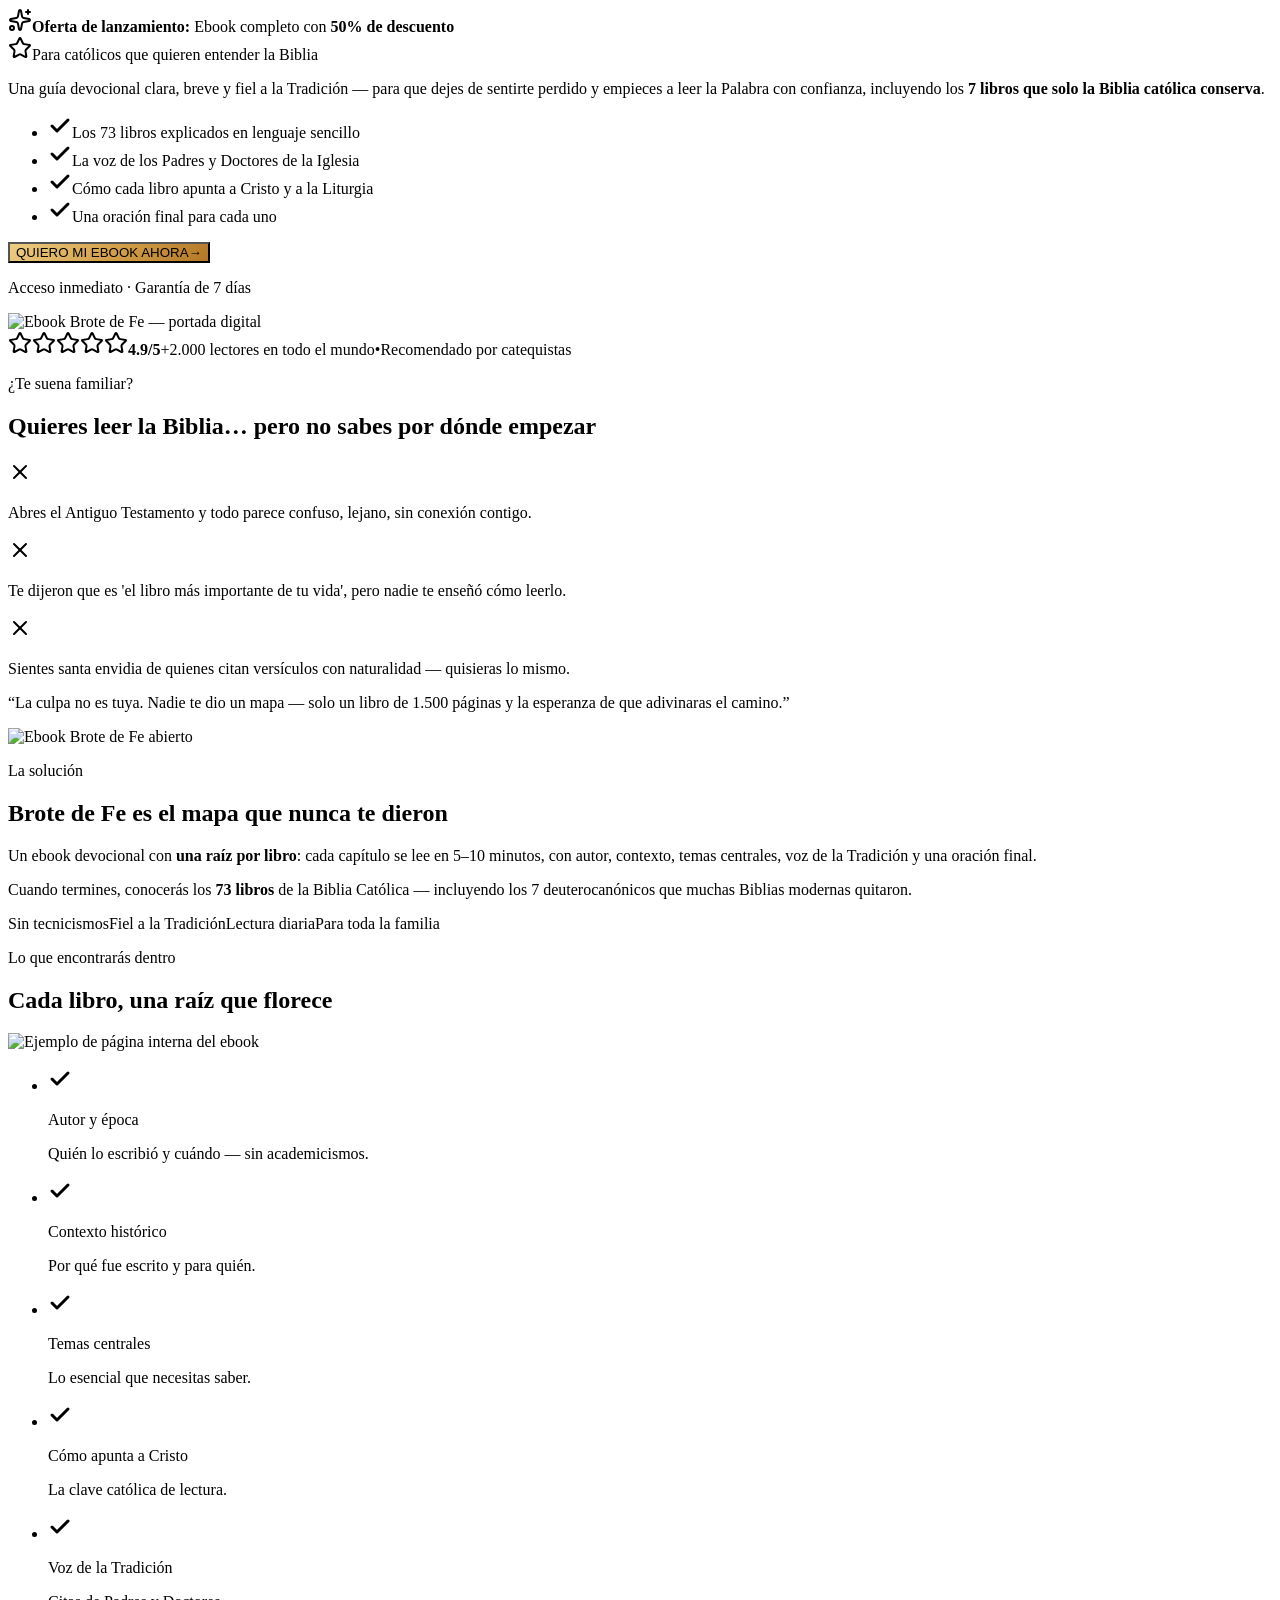
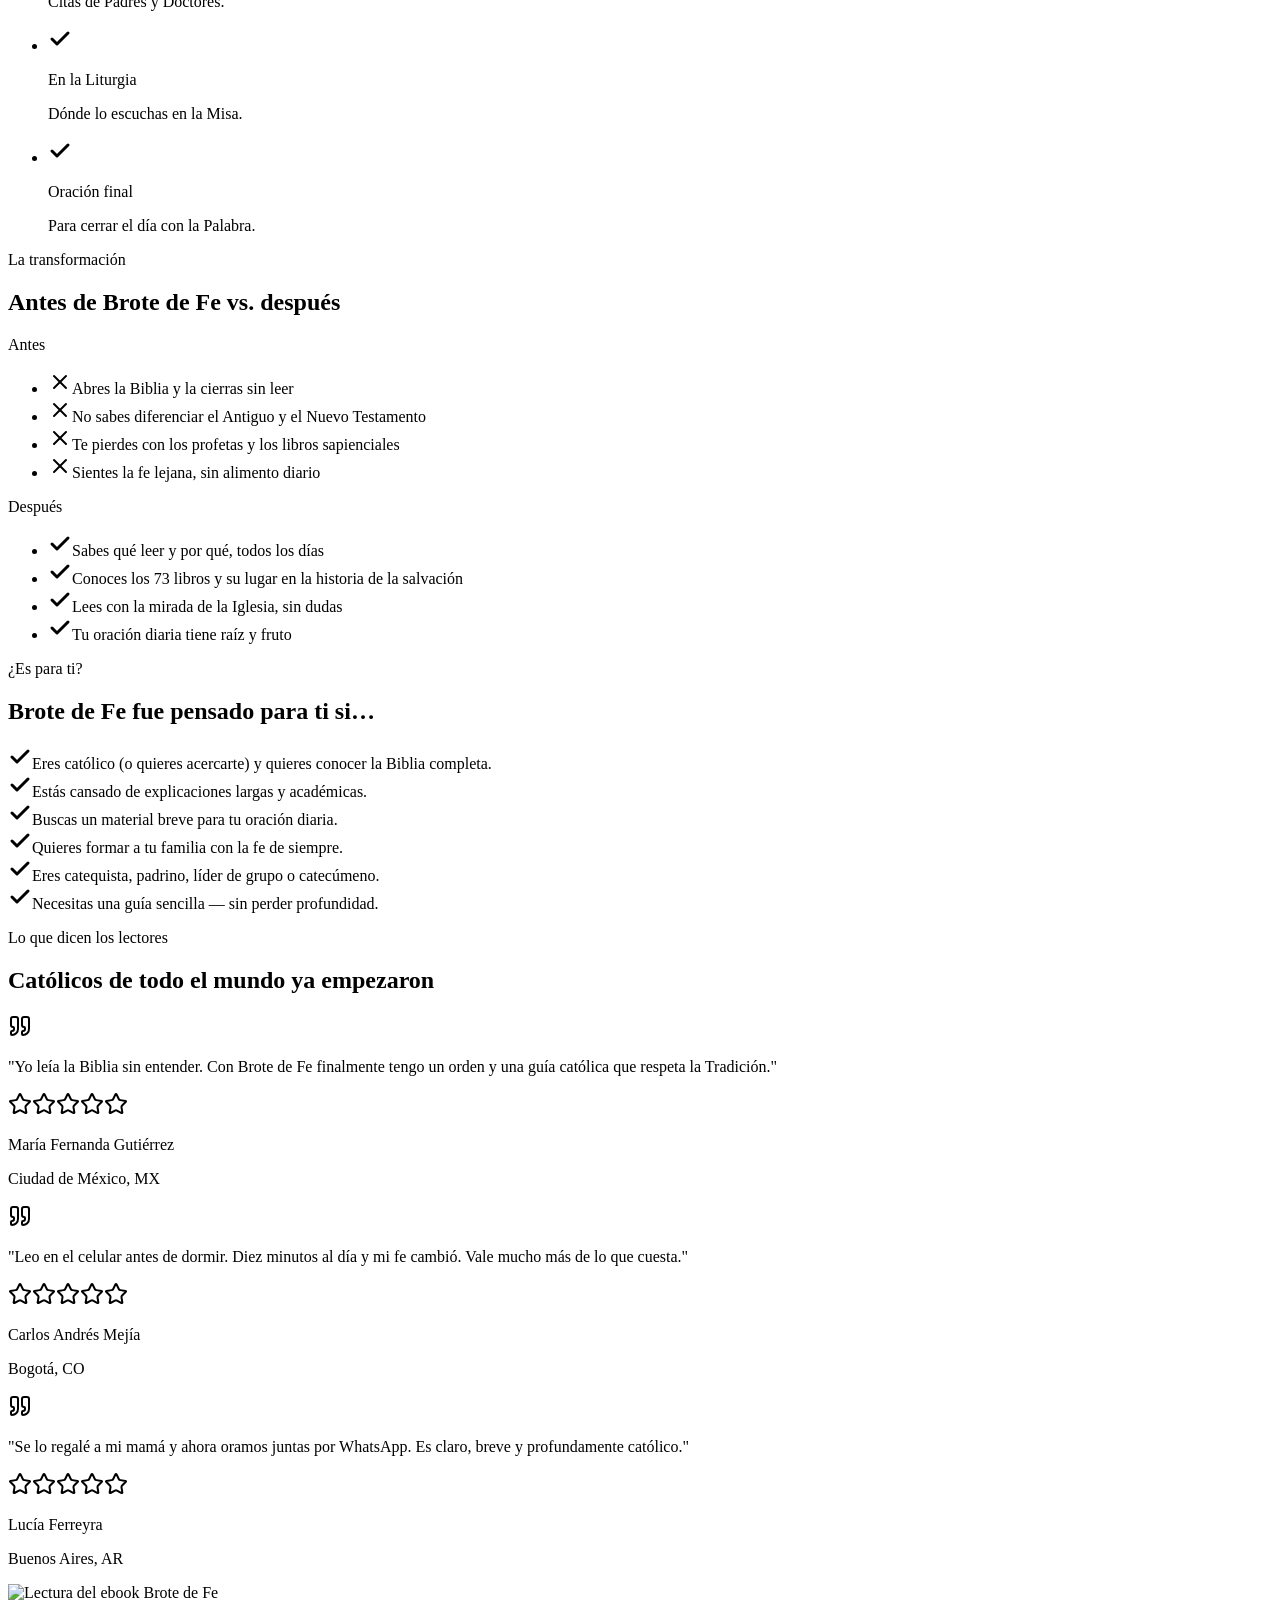
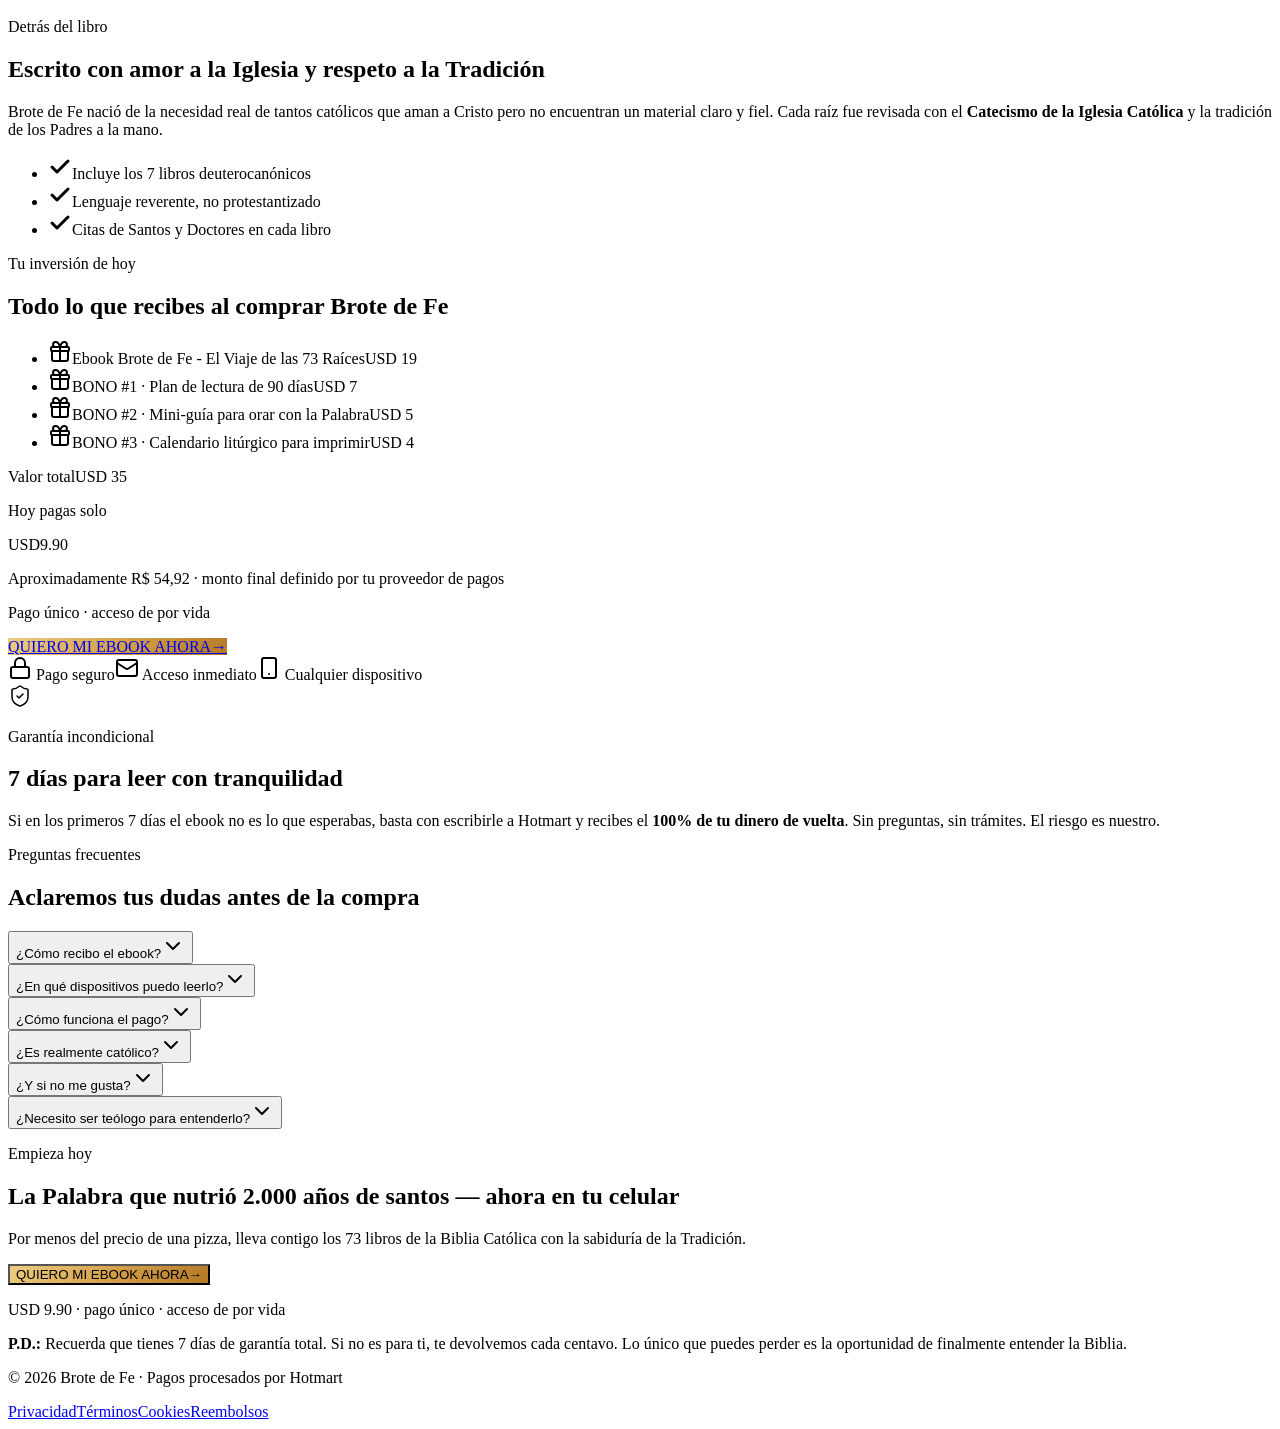
==== index.html @ d729b150 "Add files via upload" ====
<!doctype html><html lang="pt-BR"><head><meta charset="UTF-8"><meta name="viewport" content="width=device-width, initial-scale=1"><link rel="preload" as="image" href="assets/image/e6a7d6a38a72.webp" fetchpriority="high"><link rel="stylesheet" href="assets/css/2caa036cf211.css" data-precedence="default"><link rel="stylesheet" href="assets/css/e4ed61ccaa62.css" data-precedence="default"><title>Brote de Fe — El Viaje de las 73 Raíces</title><meta name="author" content="Brote de Fe"><meta property="og:site_name" content="Brote de Fe"><meta name="twitter:card" content="summary_large_image"><meta name="twitter:site" content="@brotedefe"><meta name="description" content="El ebook que está ayudando a miles de católicos a entender la Biblia completa — los 73 libros — sin sentirse perdidos. Acceso inmediato."><meta property="og:title" content="Brote de Fe — El Viaje de las 73 Raíces"><meta property="og:description" content="El ebook que está ayudando a miles de católicos a entender la Biblia completa — los 73 libros — sin sentirse perdidos. Acceso inmediato."><meta property="og:type" content="product"><meta property="og:url" content="https://brotedefe.com/"><meta property="og:image" content="https://brotedefe.com/assets/image/e6a7d6a38a72.webp"><meta property="og:image:alt" content="Portada del ebook Brote de Fe — El Viaje de las 73 Raíces"><meta name="twitter:title" content="Brote de Fe — El Viaje de las 73 Raíces"><meta name="twitter:description" content="El ebook que está ayudando a miles de católicos a entender la Biblia completa — los 73 libros — sin sentirse perdidos. Acceso inmediato."><meta name="twitter:image" content="https://brotedefe.com/assets/image/e6a7d6a38a72.webp"><link rel="preconnect" href="https://fonts.googleapis.com"><link rel="preconnect" href="https://fonts.gstatic.com" crossorigin="anonymous"><link rel="canonical" href="https://brotedefe.com/"><link rel="preload" as="image" href="assets/image/e6a7d6a38a72.webp" fetchpriority="high"><script type="application/ld+json">{"@context":"https://schema.org","@graph":[{"@type":"WebSite","name":"Brote de Fe","url":"https://brotedefe.com/","description":"Ebook devocional católico para entender los 73 libros de la Biblia."},{"@type":"Organization","name":"Brote de Fe","url":"https://brotedefe.com/"}]}</script><script type="application/ld+json">{"@context":"https://schema.org","@graph":[{"@type":"Product","name":"Brote de Fe — El Viaje de las 73 Raíces","image":"https://brotedefe.com/assets/image/e6a7d6a38a72.webp","description":"Ebook devocional católico con una raíz por cada uno de los 73 libros de la Biblia. Incluye contexto, temas centrales, voz de la Tradición, conexión litúrgica y oración final.","brand":{"@type":"Brand","name":"Brote de Fe"},"offers":{"@type":"Offer","url":"https://pay.kiwify.com/ClxegSj","price":"9.90","priceCurrency":"USD","availability":"https://schema.org/InStock"}},{"@type":"FAQPage","mainEntity":[{"@type":"Question","name":"¿Cómo recibo el ebook?","acceptedAnswer":{"@type":"Answer","text":"Justo después del pago recibes un correo de Hotmart con el enlace de descarga del PDF. El acceso es inmediato y de por vida."}},{"@type":"Question","name":"¿En qué dispositivos puedo leerlo?","acceptedAnswer":{"@type":"Answer","text":"En cualquier celular, tablet, computadora o e-reader. También puedes imprimirlo en formato A5."}},{"@type":"Question","name":"¿Cómo funciona el pago?","acceptedAnswer":{"@type":"Answer","text":"El pago lo procesa Hotmart. Puedes pagar con tarjeta de crédito (en cuotas según tu país) u otros métodos locales disponibles. El acceso se libera automáticamente tras la confirmación."}},{"@type":"Question","name":"¿Es realmente católico?","acceptedAnswer":{"@type":"Answer","text":"Sí. Incluye los 73 libros (con los 7 deuterocanónicos), respeta el Magisterio, cita a los Padres y Doctores y conecta cada libro con la Liturgia."}},{"@type":"Question","name":"¿Y si no me gusta?","acceptedAnswer":{"@type":"Answer","text":"Tienes 7 días de garantía total. Solicitas el reembolso a Hotmart y recibes el 100% de tu dinero de vuelta, sin preguntas."}},{"@type":"Question","name":"¿Necesito ser teólogo para entenderlo?","acceptedAnswer":{"@type":"Answer","text":"No. Está escrito en lenguaje claro y reverente, pensado para que cualquier persona lo comprenda en pocos minutos al día."}}]}]}</script><style>
      html, body { -webkit-user-select: none; -moz-user-select: none; -ms-user-select: none; user-select: none; }
      img, a { -webkit-user-drag: none; -webkit-touch-callout: none; }
      input, textarea { -webkit-user-select: text; user-select: text; }
    </style></head><body><!--$--><main class="min-h-screen bg-background pb-24 text-foreground md:pb-0"><div class="bg-primary text-primary-foreground"><div class="mx-auto max-w-6xl px-4 py-2 text-center text-xs sm:text-sm"><svg xmlns="http://www.w3.org/2000/svg" width="24" height="24" viewBox="0 0 24 24" fill="none" stroke="currentColor" stroke-width="2" stroke-linecap="round" stroke-linejoin="round" class="lucide lucide-sparkles mr-1 inline h-4 w-4 text-gold" aria-hidden="true"><path d="M11.017 2.814a1 1 0 0 1 1.966 0l1.051 5.558a2 2 0 0 0 1.594 1.594l5.558 1.051a1 1 0 0 1 0 1.966l-5.558 1.051a2 2 0 0 0-1.594 1.594l-1.051 5.558a1 1 0 0 1-1.966 0l-1.051-5.558a2 2 0 0 0-1.594-1.594l-5.558-1.051a1 1 0 0 1 0-1.966l5.558-1.051a2 2 0 0 0 1.594-1.594z"></path><path d="M20 2v4"></path><path d="M22 4h-4"></path><circle cx="4" cy="20" r="2"></circle></svg><strong class="font-semibold">Oferta de lanzamiento:</strong> Ebook completo con<!-- --> <strong class="text-gold">50% de descuento</strong></div></div><section data-section="hero" class="relative overflow-hidden" style="background:var(--gradient-hero)"><div class="mx-auto grid max-w-6xl items-center gap-10 px-5 py-12 md:grid-cols-[1.1fr_1fr] md:py-20"><div class="order-2 md:order-1"><span class="inline-flex items-center gap-2 rounded-full border border-gold/60 bg-secondary px-3 py-1.5 text-[11px] font-semibold uppercase tracking-widest text-primary"><svg xmlns="http://www.w3.org/2000/svg" width="24" height="24" viewBox="0 0 24 24" fill="none" stroke="currentColor" stroke-width="2" stroke-linecap="round" stroke-linejoin="round" class="lucide lucide-star h-3.5 w-3.5 fill-gold text-gold" aria-hidden="true"><path d="M11.525 2.295a.53.53 0 0 1 .95 0l2.31 4.679a2.123 2.123 0 0 0 1.595 1.16l5.166.756a.53.53 0 0 1 .294.904l-3.736 3.638a2.123 2.123 0 0 0-.611 1.878l.882 5.14a.53.53 0 0 1-.771.56l-4.618-2.428a2.122 2.122 0 0 0-1.973 0L6.396 21.01a.53.53 0 0 1-.77-.56l.881-5.139a2.122 2.122 0 0 0-.611-1.879L2.16 9.795a.53.53 0 0 1 .294-.906l5.165-.755a2.122 2.122 0 0 0 1.597-1.16z"></path></svg>Para católicos que quieren entender la Biblia</span><p class="mt-4 max-w-xl text-lg leading-relaxed text-muted-foreground">Una guía devocional clara, breve y fiel a la Tradición — para que dejes de sentirte perdido y empieces a leer la Palabra con confianza, incluyendo los<!-- --> <strong class="text-primary">7 libros que solo la Biblia católica conserva</strong>.</p><ul class="mt-6 space-y-3"><li class="flex items-center gap-3"><span class="grid h-6 w-6 flex-shrink-0 place-items-center rounded-full bg-gold/20"><svg xmlns="http://www.w3.org/2000/svg" width="24" height="24" viewBox="0 0 24 24" fill="none" stroke="currentColor" stroke-width="3" stroke-linecap="round" stroke-linejoin="round" class="lucide lucide-check h-4 w-4 text-primary" aria-hidden="true"><path d="M20 6 9 17l-5-5"></path></svg></span><span class="text-base text-primary/90">Los 73 libros explicados en lenguaje sencillo</span></li><li class="flex items-center gap-3"><span class="grid h-6 w-6 flex-shrink-0 place-items-center rounded-full bg-gold/20"><svg xmlns="http://www.w3.org/2000/svg" width="24" height="24" viewBox="0 0 24 24" fill="none" stroke="currentColor" stroke-width="3" stroke-linecap="round" stroke-linejoin="round" class="lucide lucide-check h-4 w-4 text-primary" aria-hidden="true"><path d="M20 6 9 17l-5-5"></path></svg></span><span class="text-base text-primary/90">La voz de los Padres y Doctores de la Iglesia</span></li><li class="flex items-center gap-3"><span class="grid h-6 w-6 flex-shrink-0 place-items-center rounded-full bg-gold/20"><svg xmlns="http://www.w3.org/2000/svg" width="24" height="24" viewBox="0 0 24 24" fill="none" stroke="currentColor" stroke-width="3" stroke-linecap="round" stroke-linejoin="round" class="lucide lucide-check h-4 w-4 text-primary" aria-hidden="true"><path d="M20 6 9 17l-5-5"></path></svg></span><span class="text-base text-primary/90">Cómo cada libro apunta a Cristo y a la Liturgia</span></li><li class="flex items-center gap-3"><span class="grid h-6 w-6 flex-shrink-0 place-items-center rounded-full bg-gold/20"><svg xmlns="http://www.w3.org/2000/svg" width="24" height="24" viewBox="0 0 24 24" fill="none" stroke="currentColor" stroke-width="3" stroke-linecap="round" stroke-linejoin="round" class="lucide lucide-check h-4 w-4 text-primary" aria-hidden="true"><path d="M20 6 9 17l-5-5"></path></svg></span><span class="text-base text-primary/90">Una oración final para cada uno</span></li></ul><div class="mt-8 flex flex-col items-start gap-3"><div class="flex w-full flex-col items-center gap-2"><button type="button" class="cta-pulse group relative inline-flex w-full max-w-md items-center justify-center gap-3 overflow-hidden rounded-full border-2 border-[oklch(0.55_0.10_72)] px-8 py-6 text-lg font-extrabold uppercase tracking-wider text-navy-deep shadow-[0_18px_40px_-12px_oklch(0.55_0.10_72_/_0.55)] transition-all duration-300 hover:-translate-y-1 hover:shadow-[0_24px_50px_-12px_oklch(0.55_0.10_72_/_0.75)] active:translate-y-0 sm:text-xl" style="background:linear-gradient(135deg, oklch(0.86 0.10 88) 0%, oklch(0.74 0.12 78) 50%, oklch(0.62 0.12 70) 100%)"><span class="relative z-10 drop-shadow-[0_1px_0_oklch(1_0_0_/_0.4)]">QUIERO MI EBOOK AHORA</span><span aria-hidden="true" class="relative z-10 text-xl transition-transform group-hover:translate-x-1">→</span><span aria-hidden="true" class="cta-shine pointer-events-none absolute inset-0"></span></button><p class="text-center text-sm font-medium text-primary/70">Acceso inmediato · Garantía de 7 días</p></div></div></div><div class="order-1 md:order-2"><div class="relative mx-auto max-w-md"><div class="absolute -inset-6 rounded-3xl opacity-60 blur-2xl" style="background:var(--gradient-gold)" aria-hidden="true"></div><img src="assets/image/e6a7d6a38a72.webp" alt="Ebook Brote de Fe — portada digital" class="relative rounded-2xl" style="box-shadow:var(--shadow-book)" width="1254" height="1254" fetchpriority="high" decoding="async"></div></div></div></section><section class="border-y border-border/60 bg-card"><div class="mx-auto flex max-w-6xl flex-wrap items-center justify-center gap-x-8 gap-y-3 px-5 py-5 text-center text-sm text-muted-foreground"><span class="flex items-center gap-1"><svg xmlns="http://www.w3.org/2000/svg" width="24" height="24" viewBox="0 0 24 24" fill="none" stroke="currentColor" stroke-width="2" stroke-linecap="round" stroke-linejoin="round" class="lucide lucide-star h-4 w-4 fill-gold text-gold" aria-hidden="true"><path d="M11.525 2.295a.53.53 0 0 1 .95 0l2.31 4.679a2.123 2.123 0 0 0 1.595 1.16l5.166.756a.53.53 0 0 1 .294.904l-3.736 3.638a2.123 2.123 0 0 0-.611 1.878l.882 5.14a.53.53 0 0 1-.771.56l-4.618-2.428a2.122 2.122 0 0 0-1.973 0L6.396 21.01a.53.53 0 0 1-.77-.56l.881-5.139a2.122 2.122 0 0 0-.611-1.879L2.16 9.795a.53.53 0 0 1 .294-.906l5.165-.755a2.122 2.122 0 0 0 1.597-1.16z"></path></svg><svg xmlns="http://www.w3.org/2000/svg" width="24" height="24" viewBox="0 0 24 24" fill="none" stroke="currentColor" stroke-width="2" stroke-linecap="round" stroke-linejoin="round" class="lucide lucide-star h-4 w-4 fill-gold text-gold" aria-hidden="true"><path d="M11.525 2.295a.53.53 0 0 1 .95 0l2.31 4.679a2.123 2.123 0 0 0 1.595 1.16l5.166.756a.53.53 0 0 1 .294.904l-3.736 3.638a2.123 2.123 0 0 0-.611 1.878l.882 5.14a.53.53 0 0 1-.771.56l-4.618-2.428a2.122 2.122 0 0 0-1.973 0L6.396 21.01a.53.53 0 0 1-.77-.56l.881-5.139a2.122 2.122 0 0 0-.611-1.879L2.16 9.795a.53.53 0 0 1 .294-.906l5.165-.755a2.122 2.122 0 0 0 1.597-1.16z"></path></svg><svg xmlns="http://www.w3.org/2000/svg" width="24" height="24" viewBox="0 0 24 24" fill="none" stroke="currentColor" stroke-width="2" stroke-linecap="round" stroke-linejoin="round" class="lucide lucide-star h-4 w-4 fill-gold text-gold" aria-hidden="true"><path d="M11.525 2.295a.53.53 0 0 1 .95 0l2.31 4.679a2.123 2.123 0 0 0 1.595 1.16l5.166.756a.53.53 0 0 1 .294.904l-3.736 3.638a2.123 2.123 0 0 0-.611 1.878l.882 5.14a.53.53 0 0 1-.771.56l-4.618-2.428a2.122 2.122 0 0 0-1.973 0L6.396 21.01a.53.53 0 0 1-.77-.56l.881-5.139a2.122 2.122 0 0 0-.611-1.879L2.16 9.795a.53.53 0 0 1 .294-.906l5.165-.755a2.122 2.122 0 0 0 1.597-1.16z"></path></svg><svg xmlns="http://www.w3.org/2000/svg" width="24" height="24" viewBox="0 0 24 24" fill="none" stroke="currentColor" stroke-width="2" stroke-linecap="round" stroke-linejoin="round" class="lucide lucide-star h-4 w-4 fill-gold text-gold" aria-hidden="true"><path d="M11.525 2.295a.53.53 0 0 1 .95 0l2.31 4.679a2.123 2.123 0 0 0 1.595 1.16l5.166.756a.53.53 0 0 1 .294.904l-3.736 3.638a2.123 2.123 0 0 0-.611 1.878l.882 5.14a.53.53 0 0 1-.771.56l-4.618-2.428a2.122 2.122 0 0 0-1.973 0L6.396 21.01a.53.53 0 0 1-.77-.56l.881-5.139a2.122 2.122 0 0 0-.611-1.879L2.16 9.795a.53.53 0 0 1 .294-.906l5.165-.755a2.122 2.122 0 0 0 1.597-1.16z"></path></svg><svg xmlns="http://www.w3.org/2000/svg" width="24" height="24" viewBox="0 0 24 24" fill="none" stroke="currentColor" stroke-width="2" stroke-linecap="round" stroke-linejoin="round" class="lucide lucide-star h-4 w-4 fill-gold text-gold" aria-hidden="true"><path d="M11.525 2.295a.53.53 0 0 1 .95 0l2.31 4.679a2.123 2.123 0 0 0 1.595 1.16l5.166.756a.53.53 0 0 1 .294.904l-3.736 3.638a2.123 2.123 0 0 0-.611 1.878l.882 5.14a.53.53 0 0 1-.771.56l-4.618-2.428a2.122 2.122 0 0 0-1.973 0L6.396 21.01a.53.53 0 0 1-.77-.56l.881-5.139a2.122 2.122 0 0 0-.611-1.879L2.16 9.795a.53.53 0 0 1 .294-.906l5.165-.755a2.122 2.122 0 0 0 1.597-1.16z"></path></svg><strong class="ml-2 text-primary">4.9/5</strong></span><span>+2.000 lectores en todo el mundo</span><span class="hidden sm:inline">•</span><span>Recomendado por catequistas</span></div></section><section data-section="problem" class="mx-auto max-w-4xl px-5 py-16 md:py-20"><div class="text-center"><p class="inline-flex items-center gap-2 text-[11px] font-semibold uppercase tracking-[0.32em] text-[var(--gold-deep)]"><span aria-hidden="true" class="h-px w-6 bg-[var(--gold-deep)]/60"></span>¿Te suena familiar?</p><h2 class="mt-3 font-bold text-3xl text-primary md:text-4xl">Quieres leer la Biblia… pero no sabes por dónde empezar</h2></div><div class="mt-10 grid gap-4 md:grid-cols-3"><div class="rounded-2xl border border-border bg-card p-6 shadow-sm"><svg xmlns="http://www.w3.org/2000/svg" width="24" height="24" viewBox="0 0 24 24" fill="none" stroke="currentColor" stroke-width="2" stroke-linecap="round" stroke-linejoin="round" class="lucide lucide-x h-5 w-5 text-destructive" aria-hidden="true"><path d="M18 6 6 18"></path><path d="m6 6 12 12"></path></svg><p class="mt-3 text-muted-foreground">Abres el Antiguo Testamento y todo parece confuso, lejano, sin conexión contigo.</p></div><div class="rounded-2xl border border-border bg-card p-6 shadow-sm"><svg xmlns="http://www.w3.org/2000/svg" width="24" height="24" viewBox="0 0 24 24" fill="none" stroke="currentColor" stroke-width="2" stroke-linecap="round" stroke-linejoin="round" class="lucide lucide-x h-5 w-5 text-destructive" aria-hidden="true"><path d="M18 6 6 18"></path><path d="m6 6 12 12"></path></svg><p class="mt-3 text-muted-foreground">Te dijeron que es 'el libro más importante de tu vida', pero nadie te enseñó cómo leerlo.</p></div><div class="rounded-2xl border border-border bg-card p-6 shadow-sm"><svg xmlns="http://www.w3.org/2000/svg" width="24" height="24" viewBox="0 0 24 24" fill="none" stroke="currentColor" stroke-width="2" stroke-linecap="round" stroke-linejoin="round" class="lucide lucide-x h-5 w-5 text-destructive" aria-hidden="true"><path d="M18 6 6 18"></path><path d="m6 6 12 12"></path></svg><p class="mt-3 text-muted-foreground">Sientes santa envidia de quienes citan versículos con naturalidad — quisieras lo mismo.</p></div></div><p class="mx-auto mt-10 max-w-2xl text-center font-bold text-xl italic text-primary md:text-2xl">“La culpa no es tuya. Nadie te dio un mapa — solo un libro de 1.500 páginas y la esperanza de que adivinaras el camino.”</p></section><section class="bg-card"><div class="mx-auto grid max-w-6xl items-center gap-10 px-5 py-16 md:grid-cols-2 md:py-20"><img src="assets/image/973dcdbd4906.webp" alt="Ebook Brote de Fe abierto" class="mx-auto w-full max-w-md rounded-2xl shadow-[var(--shadow-soft)]" width="1254" height="1254" loading="lazy" decoding="async"><div><p class="inline-flex items-center gap-2 text-[11px] font-semibold uppercase tracking-[0.32em] text-[var(--gold-deep)]"><span aria-hidden="true" class="h-px w-6 bg-[var(--gold-deep)]/60"></span>La solución</p><h2 class="mt-3 font-bold text-3xl text-primary md:text-4xl">Brote de Fe es el mapa que nunca te dieron</h2><p class="mt-4 text-lg leading-relaxed text-muted-foreground">Un ebook devocional con <strong class="text-primary">una raíz por libro</strong>: cada capítulo se lee en 5–10 minutos, con autor, contexto, temas centrales, voz de la Tradición y una oración final.</p><p class="mt-3 text-lg leading-relaxed text-muted-foreground">Cuando termines, conocerás los<!-- --> <strong class="text-primary">73 libros</strong> de la Biblia Católica — incluyendo los 7 deuterocanónicos que muchas Biblias modernas quitaron.</p><div class="mt-6 flex flex-wrap gap-2"><span class="rounded-full border border-gold/40 bg-background px-3 py-1 text-xs font-semibold text-primary">Sin tecnicismos</span><span class="rounded-full border border-gold/40 bg-background px-3 py-1 text-xs font-semibold text-primary">Fiel a la Tradición</span><span class="rounded-full border border-gold/40 bg-background px-3 py-1 text-xs font-semibold text-primary">Lectura diaria</span><span class="rounded-full border border-gold/40 bg-background px-3 py-1 text-xs font-semibold text-primary">Para toda la familia</span></div></div></div></section><section data-section="content" class="mx-auto max-w-6xl px-5 py-16 md:py-20"><div class="mx-auto max-w-2xl text-center"><p class="inline-flex items-center gap-2 text-[11px] font-semibold uppercase tracking-[0.32em] text-[var(--gold-deep)]"><span aria-hidden="true" class="h-px w-6 bg-[var(--gold-deep)]/60"></span>Lo que encontrarás dentro</p><h2 class="mt-3 font-bold text-3xl text-primary md:text-4xl">Cada libro, una raíz que florece</h2></div><div class="mt-12 grid items-center gap-10 md:grid-cols-2"><img src="assets/image/11b45ead00d4.webp" alt="Ejemplo de página interna del ebook" class="mx-auto w-full max-w-md rounded-2xl shadow-[var(--shadow-soft)]" width="1254" height="1254" loading="lazy" decoding="async"><ul class="space-y-4"><li class="flex items-start gap-3"><svg xmlns="http://www.w3.org/2000/svg" width="24" height="24" viewBox="0 0 24 24" fill="none" stroke="currentColor" stroke-width="3" stroke-linecap="round" stroke-linejoin="round" class="lucide lucide-check mt-0.5 h-5 w-5 flex-shrink-0 text-gold" aria-hidden="true"><path d="M20 6 9 17l-5-5"></path></svg><div><p class="font-semibold text-primary leading-tight">Autor y época</p><p class="text-sm text-muted-foreground">Quién lo escribió y cuándo — sin academicismos.</p></div></li><li class="flex items-start gap-3"><svg xmlns="http://www.w3.org/2000/svg" width="24" height="24" viewBox="0 0 24 24" fill="none" stroke="currentColor" stroke-width="3" stroke-linecap="round" stroke-linejoin="round" class="lucide lucide-check mt-0.5 h-5 w-5 flex-shrink-0 text-gold" aria-hidden="true"><path d="M20 6 9 17l-5-5"></path></svg><div><p class="font-semibold text-primary leading-tight">Contexto histórico</p><p class="text-sm text-muted-foreground">Por qué fue escrito y para quién.</p></div></li><li class="flex items-start gap-3"><svg xmlns="http://www.w3.org/2000/svg" width="24" height="24" viewBox="0 0 24 24" fill="none" stroke="currentColor" stroke-width="3" stroke-linecap="round" stroke-linejoin="round" class="lucide lucide-check mt-0.5 h-5 w-5 flex-shrink-0 text-gold" aria-hidden="true"><path d="M20 6 9 17l-5-5"></path></svg><div><p class="font-semibold text-primary leading-tight">Temas centrales</p><p class="text-sm text-muted-foreground">Lo esencial que necesitas saber.</p></div></li><li class="flex items-start gap-3"><svg xmlns="http://www.w3.org/2000/svg" width="24" height="24" viewBox="0 0 24 24" fill="none" stroke="currentColor" stroke-width="3" stroke-linecap="round" stroke-linejoin="round" class="lucide lucide-check mt-0.5 h-5 w-5 flex-shrink-0 text-gold" aria-hidden="true"><path d="M20 6 9 17l-5-5"></path></svg><div><p class="font-semibold text-primary leading-tight">Cómo apunta a Cristo</p><p class="text-sm text-muted-foreground">La clave católica de lectura.</p></div></li><li class="flex items-start gap-3"><svg xmlns="http://www.w3.org/2000/svg" width="24" height="24" viewBox="0 0 24 24" fill="none" stroke="currentColor" stroke-width="3" stroke-linecap="round" stroke-linejoin="round" class="lucide lucide-check mt-0.5 h-5 w-5 flex-shrink-0 text-gold" aria-hidden="true"><path d="M20 6 9 17l-5-5"></path></svg><div><p class="font-semibold text-primary leading-tight">Voz de la Tradición</p><p class="text-sm text-muted-foreground">Citas de Padres y Doctores.</p></div></li><li class="flex items-start gap-3"><svg xmlns="http://www.w3.org/2000/svg" width="24" height="24" viewBox="0 0 24 24" fill="none" stroke="currentColor" stroke-width="3" stroke-linecap="round" stroke-linejoin="round" class="lucide lucide-check mt-0.5 h-5 w-5 flex-shrink-0 text-gold" aria-hidden="true"><path d="M20 6 9 17l-5-5"></path></svg><div><p class="font-semibold text-primary leading-tight">En la Liturgia</p><p class="text-sm text-muted-foreground">Dónde lo escuchas en la Misa.</p></div></li><li class="flex items-start gap-3"><svg xmlns="http://www.w3.org/2000/svg" width="24" height="24" viewBox="0 0 24 24" fill="none" stroke="currentColor" stroke-width="3" stroke-linecap="round" stroke-linejoin="round" class="lucide lucide-check mt-0.5 h-5 w-5 flex-shrink-0 text-gold" aria-hidden="true"><path d="M20 6 9 17l-5-5"></path></svg><div><p class="font-semibold text-primary leading-tight">Oración final</p><p class="text-sm text-muted-foreground">Para cerrar el día con la Palabra.</p></div></li></ul></div></section><section class="bg-card"><div class="mx-auto max-w-6xl px-5 py-16 md:py-20"><div class="mx-auto max-w-2xl text-center"><p class="inline-flex items-center gap-2 text-[11px] font-semibold uppercase tracking-[0.32em] text-[var(--gold-deep)]"><span aria-hidden="true" class="h-px w-6 bg-[var(--gold-deep)]/60"></span>La transformación</p><h2 class="mt-3 font-bold text-3xl text-primary md:text-4xl">Antes de Brote de Fe vs. después</h2></div><div class="mt-12 grid gap-6 md:grid-cols-2"><div class="rounded-2xl border border-destructive/30 bg-background p-7"><p class="text-xs font-semibold uppercase tracking-widest text-destructive">Antes</p><ul class="mt-4 space-y-3"><li class="flex items-start gap-3 text-muted-foreground"><svg xmlns="http://www.w3.org/2000/svg" width="24" height="24" viewBox="0 0 24 24" fill="none" stroke="currentColor" stroke-width="2" stroke-linecap="round" stroke-linejoin="round" class="lucide lucide-x mt-0.5 h-5 w-5 flex-shrink-0 text-destructive" aria-hidden="true"><path d="M18 6 6 18"></path><path d="m6 6 12 12"></path></svg><span>Abres la Biblia y la cierras sin leer</span></li><li class="flex items-start gap-3 text-muted-foreground"><svg xmlns="http://www.w3.org/2000/svg" width="24" height="24" viewBox="0 0 24 24" fill="none" stroke="currentColor" stroke-width="2" stroke-linecap="round" stroke-linejoin="round" class="lucide lucide-x mt-0.5 h-5 w-5 flex-shrink-0 text-destructive" aria-hidden="true"><path d="M18 6 6 18"></path><path d="m6 6 12 12"></path></svg><span>No sabes diferenciar el Antiguo y el Nuevo Testamento</span></li><li class="flex items-start gap-3 text-muted-foreground"><svg xmlns="http://www.w3.org/2000/svg" width="24" height="24" viewBox="0 0 24 24" fill="none" stroke="currentColor" stroke-width="2" stroke-linecap="round" stroke-linejoin="round" class="lucide lucide-x mt-0.5 h-5 w-5 flex-shrink-0 text-destructive" aria-hidden="true"><path d="M18 6 6 18"></path><path d="m6 6 12 12"></path></svg><span>Te pierdes con los profetas y los libros sapienciales</span></li><li class="flex items-start gap-3 text-muted-foreground"><svg xmlns="http://www.w3.org/2000/svg" width="24" height="24" viewBox="0 0 24 24" fill="none" stroke="currentColor" stroke-width="2" stroke-linecap="round" stroke-linejoin="round" class="lucide lucide-x mt-0.5 h-5 w-5 flex-shrink-0 text-destructive" aria-hidden="true"><path d="M18 6 6 18"></path><path d="m6 6 12 12"></path></svg><span>Sientes la fe lejana, sin alimento diario</span></li></ul></div><div class="rounded-2xl border-2 border-gold/40 bg-background p-7 shadow-[var(--shadow-soft)]"><p class="text-xs font-semibold uppercase tracking-widest text-gold">Después</p><ul class="mt-4 space-y-3"><li class="flex items-start gap-3 text-primary/90"><svg xmlns="http://www.w3.org/2000/svg" width="24" height="24" viewBox="0 0 24 24" fill="none" stroke="currentColor" stroke-width="3" stroke-linecap="round" stroke-linejoin="round" class="lucide lucide-check mt-0.5 h-5 w-5 flex-shrink-0 text-success" aria-hidden="true"><path d="M20 6 9 17l-5-5"></path></svg><span>Sabes qué leer y por qué, todos los días</span></li><li class="flex items-start gap-3 text-primary/90"><svg xmlns="http://www.w3.org/2000/svg" width="24" height="24" viewBox="0 0 24 24" fill="none" stroke="currentColor" stroke-width="3" stroke-linecap="round" stroke-linejoin="round" class="lucide lucide-check mt-0.5 h-5 w-5 flex-shrink-0 text-success" aria-hidden="true"><path d="M20 6 9 17l-5-5"></path></svg><span>Conoces los 73 libros y su lugar en la historia de la salvación</span></li><li class="flex items-start gap-3 text-primary/90"><svg xmlns="http://www.w3.org/2000/svg" width="24" height="24" viewBox="0 0 24 24" fill="none" stroke="currentColor" stroke-width="3" stroke-linecap="round" stroke-linejoin="round" class="lucide lucide-check mt-0.5 h-5 w-5 flex-shrink-0 text-success" aria-hidden="true"><path d="M20 6 9 17l-5-5"></path></svg><span>Lees con la mirada de la Iglesia, sin dudas</span></li><li class="flex items-start gap-3 text-primary/90"><svg xmlns="http://www.w3.org/2000/svg" width="24" height="24" viewBox="0 0 24 24" fill="none" stroke="currentColor" stroke-width="3" stroke-linecap="round" stroke-linejoin="round" class="lucide lucide-check mt-0.5 h-5 w-5 flex-shrink-0 text-success" aria-hidden="true"><path d="M20 6 9 17l-5-5"></path></svg><span>Tu oración diaria tiene raíz y fruto</span></li></ul></div></div></div></section><section class="mx-auto max-w-6xl px-5 py-16 md:py-20"><div class="mx-auto max-w-2xl text-center"><p class="inline-flex items-center gap-2 text-[11px] font-semibold uppercase tracking-[0.32em] text-[var(--gold-deep)]"><span aria-hidden="true" class="h-px w-6 bg-[var(--gold-deep)]/60"></span>¿Es para ti?</p><h2 class="mt-3 font-bold text-3xl text-primary md:text-4xl">Brote de Fe fue pensado para ti si…</h2></div><div class="mt-10 grid gap-4 md:grid-cols-2"><div class="flex items-start gap-3 rounded-xl border border-border bg-card p-4 shadow-sm"><svg xmlns="http://www.w3.org/2000/svg" width="24" height="24" viewBox="0 0 24 24" fill="none" stroke="currentColor" stroke-width="3" stroke-linecap="round" stroke-linejoin="round" class="lucide lucide-check mt-1 h-5 w-5 flex-shrink-0 text-gold" aria-hidden="true"><path d="M20 6 9 17l-5-5"></path></svg><span class="text-primary/90">Eres católico (o quieres acercarte) y quieres conocer la Biblia completa.</span></div><div class="flex items-start gap-3 rounded-xl border border-border bg-card p-4 shadow-sm"><svg xmlns="http://www.w3.org/2000/svg" width="24" height="24" viewBox="0 0 24 24" fill="none" stroke="currentColor" stroke-width="3" stroke-linecap="round" stroke-linejoin="round" class="lucide lucide-check mt-1 h-5 w-5 flex-shrink-0 text-gold" aria-hidden="true"><path d="M20 6 9 17l-5-5"></path></svg><span class="text-primary/90">Estás cansado de explicaciones largas y académicas.</span></div><div class="flex items-start gap-3 rounded-xl border border-border bg-card p-4 shadow-sm"><svg xmlns="http://www.w3.org/2000/svg" width="24" height="24" viewBox="0 0 24 24" fill="none" stroke="currentColor" stroke-width="3" stroke-linecap="round" stroke-linejoin="round" class="lucide lucide-check mt-1 h-5 w-5 flex-shrink-0 text-gold" aria-hidden="true"><path d="M20 6 9 17l-5-5"></path></svg><span class="text-primary/90">Buscas un material breve para tu oración diaria.</span></div><div class="flex items-start gap-3 rounded-xl border border-border bg-card p-4 shadow-sm"><svg xmlns="http://www.w3.org/2000/svg" width="24" height="24" viewBox="0 0 24 24" fill="none" stroke="currentColor" stroke-width="3" stroke-linecap="round" stroke-linejoin="round" class="lucide lucide-check mt-1 h-5 w-5 flex-shrink-0 text-gold" aria-hidden="true"><path d="M20 6 9 17l-5-5"></path></svg><span class="text-primary/90">Quieres formar a tu familia con la fe de siempre.</span></div><div class="flex items-start gap-3 rounded-xl border border-border bg-card p-4 shadow-sm"><svg xmlns="http://www.w3.org/2000/svg" width="24" height="24" viewBox="0 0 24 24" fill="none" stroke="currentColor" stroke-width="3" stroke-linecap="round" stroke-linejoin="round" class="lucide lucide-check mt-1 h-5 w-5 flex-shrink-0 text-gold" aria-hidden="true"><path d="M20 6 9 17l-5-5"></path></svg><span class="text-primary/90">Eres catequista, padrino, líder de grupo o catecúmeno.</span></div><div class="flex items-start gap-3 rounded-xl border border-border bg-card p-4 shadow-sm"><svg xmlns="http://www.w3.org/2000/svg" width="24" height="24" viewBox="0 0 24 24" fill="none" stroke="currentColor" stroke-width="3" stroke-linecap="round" stroke-linejoin="round" class="lucide lucide-check mt-1 h-5 w-5 flex-shrink-0 text-gold" aria-hidden="true"><path d="M20 6 9 17l-5-5"></path></svg><span class="text-primary/90">Necesitas una guía sencilla — sin perder profundidad.</span></div></div></section><section data-section="testimonials" class="bg-card"><div class="mx-auto max-w-6xl px-5 py-16 md:py-20"><div class="mx-auto max-w-2xl text-center"><p class="inline-flex items-center gap-2 text-[11px] font-semibold uppercase tracking-[0.32em] text-[var(--gold-deep)]"><span aria-hidden="true" class="h-px w-6 bg-[var(--gold-deep)]/60"></span>Lo que dicen los lectores</p><h2 class="mt-3 font-bold text-3xl text-primary md:text-4xl">Católicos de todo el mundo ya empezaron</h2></div><div class="mt-12 grid gap-6 md:grid-cols-3"><div class="rounded-2xl border border-border bg-background p-6 shadow-[var(--shadow-soft)]"><svg xmlns="http://www.w3.org/2000/svg" width="24" height="24" viewBox="0 0 24 24" fill="none" stroke="currentColor" stroke-width="2" stroke-linecap="round" stroke-linejoin="round" class="lucide lucide-quote h-6 w-6 text-gold" aria-hidden="true"><path d="M16 3a2 2 0 0 0-2 2v6a2 2 0 0 0 2 2 1 1 0 0 1 1 1v1a2 2 0 0 1-2 2 1 1 0 0 0-1 1v2a1 1 0 0 0 1 1 6 6 0 0 0 6-6V5a2 2 0 0 0-2-2z"></path><path d="M5 3a2 2 0 0 0-2 2v6a2 2 0 0 0 2 2 1 1 0 0 1 1 1v1a2 2 0 0 1-2 2 1 1 0 0 0-1 1v2a1 1 0 0 0 1 1 6 6 0 0 0 6-6V5a2 2 0 0 0-2-2z"></path></svg><p class="mt-3 text-primary/90">"<!-- -->Yo leía la Biblia sin entender. Con Brote de Fe finalmente tengo un orden y una guía católica que respeta la Tradición.<!-- -->"</p><div class="mt-4 flex items-center gap-1"><svg xmlns="http://www.w3.org/2000/svg" width="24" height="24" viewBox="0 0 24 24" fill="none" stroke="currentColor" stroke-width="2" stroke-linecap="round" stroke-linejoin="round" class="lucide lucide-star h-4 w-4 fill-gold text-gold" aria-hidden="true"><path d="M11.525 2.295a.53.53 0 0 1 .95 0l2.31 4.679a2.123 2.123 0 0 0 1.595 1.16l5.166.756a.53.53 0 0 1 .294.904l-3.736 3.638a2.123 2.123 0 0 0-.611 1.878l.882 5.14a.53.53 0 0 1-.771.56l-4.618-2.428a2.122 2.122 0 0 0-1.973 0L6.396 21.01a.53.53 0 0 1-.77-.56l.881-5.139a2.122 2.122 0 0 0-.611-1.879L2.16 9.795a.53.53 0 0 1 .294-.906l5.165-.755a2.122 2.122 0 0 0 1.597-1.16z"></path></svg><svg xmlns="http://www.w3.org/2000/svg" width="24" height="24" viewBox="0 0 24 24" fill="none" stroke="currentColor" stroke-width="2" stroke-linecap="round" stroke-linejoin="round" class="lucide lucide-star h-4 w-4 fill-gold text-gold" aria-hidden="true"><path d="M11.525 2.295a.53.53 0 0 1 .95 0l2.31 4.679a2.123 2.123 0 0 0 1.595 1.16l5.166.756a.53.53 0 0 1 .294.904l-3.736 3.638a2.123 2.123 0 0 0-.611 1.878l.882 5.14a.53.53 0 0 1-.771.56l-4.618-2.428a2.122 2.122 0 0 0-1.973 0L6.396 21.01a.53.53 0 0 1-.77-.56l.881-5.139a2.122 2.122 0 0 0-.611-1.879L2.16 9.795a.53.53 0 0 1 .294-.906l5.165-.755a2.122 2.122 0 0 0 1.597-1.16z"></path></svg><svg xmlns="http://www.w3.org/2000/svg" width="24" height="24" viewBox="0 0 24 24" fill="none" stroke="currentColor" stroke-width="2" stroke-linecap="round" stroke-linejoin="round" class="lucide lucide-star h-4 w-4 fill-gold text-gold" aria-hidden="true"><path d="M11.525 2.295a.53.53 0 0 1 .95 0l2.31 4.679a2.123 2.123 0 0 0 1.595 1.16l5.166.756a.53.53 0 0 1 .294.904l-3.736 3.638a2.123 2.123 0 0 0-.611 1.878l.882 5.14a.53.53 0 0 1-.771.56l-4.618-2.428a2.122 2.122 0 0 0-1.973 0L6.396 21.01a.53.53 0 0 1-.77-.56l.881-5.139a2.122 2.122 0 0 0-.611-1.879L2.16 9.795a.53.53 0 0 1 .294-.906l5.165-.755a2.122 2.122 0 0 0 1.597-1.16z"></path></svg><svg xmlns="http://www.w3.org/2000/svg" width="24" height="24" viewBox="0 0 24 24" fill="none" stroke="currentColor" stroke-width="2" stroke-linecap="round" stroke-linejoin="round" class="lucide lucide-star h-4 w-4 fill-gold text-gold" aria-hidden="true"><path d="M11.525 2.295a.53.53 0 0 1 .95 0l2.31 4.679a2.123 2.123 0 0 0 1.595 1.16l5.166.756a.53.53 0 0 1 .294.904l-3.736 3.638a2.123 2.123 0 0 0-.611 1.878l.882 5.14a.53.53 0 0 1-.771.56l-4.618-2.428a2.122 2.122 0 0 0-1.973 0L6.396 21.01a.53.53 0 0 1-.77-.56l.881-5.139a2.122 2.122 0 0 0-.611-1.879L2.16 9.795a.53.53 0 0 1 .294-.906l5.165-.755a2.122 2.122 0 0 0 1.597-1.16z"></path></svg><svg xmlns="http://www.w3.org/2000/svg" width="24" height="24" viewBox="0 0 24 24" fill="none" stroke="currentColor" stroke-width="2" stroke-linecap="round" stroke-linejoin="round" class="lucide lucide-star h-4 w-4 fill-gold text-gold" aria-hidden="true"><path d="M11.525 2.295a.53.53 0 0 1 .95 0l2.31 4.679a2.123 2.123 0 0 0 1.595 1.16l5.166.756a.53.53 0 0 1 .294.904l-3.736 3.638a2.123 2.123 0 0 0-.611 1.878l.882 5.14a.53.53 0 0 1-.771.56l-4.618-2.428a2.122 2.122 0 0 0-1.973 0L6.396 21.01a.53.53 0 0 1-.77-.56l.881-5.139a2.122 2.122 0 0 0-.611-1.879L2.16 9.795a.53.53 0 0 1 .294-.906l5.165-.755a2.122 2.122 0 0 0 1.597-1.16z"></path></svg></div><p class="mt-3 font-semibold text-primary">María Fernanda Gutiérrez</p><p class="text-xs text-muted-foreground">Ciudad de México, MX</p></div><div class="rounded-2xl border border-border bg-background p-6 shadow-[var(--shadow-soft)]"><svg xmlns="http://www.w3.org/2000/svg" width="24" height="24" viewBox="0 0 24 24" fill="none" stroke="currentColor" stroke-width="2" stroke-linecap="round" stroke-linejoin="round" class="lucide lucide-quote h-6 w-6 text-gold" aria-hidden="true"><path d="M16 3a2 2 0 0 0-2 2v6a2 2 0 0 0 2 2 1 1 0 0 1 1 1v1a2 2 0 0 1-2 2 1 1 0 0 0-1 1v2a1 1 0 0 0 1 1 6 6 0 0 0 6-6V5a2 2 0 0 0-2-2z"></path><path d="M5 3a2 2 0 0 0-2 2v6a2 2 0 0 0 2 2 1 1 0 0 1 1 1v1a2 2 0 0 1-2 2 1 1 0 0 0-1 1v2a1 1 0 0 0 1 1 6 6 0 0 0 6-6V5a2 2 0 0 0-2-2z"></path></svg><p class="mt-3 text-primary/90">"<!-- -->Leo en el celular antes de dormir. Diez minutos al día y mi fe cambió. Vale mucho más de lo que cuesta.<!-- -->"</p><div class="mt-4 flex items-center gap-1"><svg xmlns="http://www.w3.org/2000/svg" width="24" height="24" viewBox="0 0 24 24" fill="none" stroke="currentColor" stroke-width="2" stroke-linecap="round" stroke-linejoin="round" class="lucide lucide-star h-4 w-4 fill-gold text-gold" aria-hidden="true"><path d="M11.525 2.295a.53.53 0 0 1 .95 0l2.31 4.679a2.123 2.123 0 0 0 1.595 1.16l5.166.756a.53.53 0 0 1 .294.904l-3.736 3.638a2.123 2.123 0 0 0-.611 1.878l.882 5.14a.53.53 0 0 1-.771.56l-4.618-2.428a2.122 2.122 0 0 0-1.973 0L6.396 21.01a.53.53 0 0 1-.77-.56l.881-5.139a2.122 2.122 0 0 0-.611-1.879L2.16 9.795a.53.53 0 0 1 .294-.906l5.165-.755a2.122 2.122 0 0 0 1.597-1.16z"></path></svg><svg xmlns="http://www.w3.org/2000/svg" width="24" height="24" viewBox="0 0 24 24" fill="none" stroke="currentColor" stroke-width="2" stroke-linecap="round" stroke-linejoin="round" class="lucide lucide-star h-4 w-4 fill-gold text-gold" aria-hidden="true"><path d="M11.525 2.295a.53.53 0 0 1 .95 0l2.31 4.679a2.123 2.123 0 0 0 1.595 1.16l5.166.756a.53.53 0 0 1 .294.904l-3.736 3.638a2.123 2.123 0 0 0-.611 1.878l.882 5.14a.53.53 0 0 1-.771.56l-4.618-2.428a2.122 2.122 0 0 0-1.973 0L6.396 21.01a.53.53 0 0 1-.77-.56l.881-5.139a2.122 2.122 0 0 0-.611-1.879L2.16 9.795a.53.53 0 0 1 .294-.906l5.165-.755a2.122 2.122 0 0 0 1.597-1.16z"></path></svg><svg xmlns="http://www.w3.org/2000/svg" width="24" height="24" viewBox="0 0 24 24" fill="none" stroke="currentColor" stroke-width="2" stroke-linecap="round" stroke-linejoin="round" class="lucide lucide-star h-4 w-4 fill-gold text-gold" aria-hidden="true"><path d="M11.525 2.295a.53.53 0 0 1 .95 0l2.31 4.679a2.123 2.123 0 0 0 1.595 1.16l5.166.756a.53.53 0 0 1 .294.904l-3.736 3.638a2.123 2.123 0 0 0-.611 1.878l.882 5.14a.53.53 0 0 1-.771.56l-4.618-2.428a2.122 2.122 0 0 0-1.973 0L6.396 21.01a.53.53 0 0 1-.77-.56l.881-5.139a2.122 2.122 0 0 0-.611-1.879L2.16 9.795a.53.53 0 0 1 .294-.906l5.165-.755a2.122 2.122 0 0 0 1.597-1.16z"></path></svg><svg xmlns="http://www.w3.org/2000/svg" width="24" height="24" viewBox="0 0 24 24" fill="none" stroke="currentColor" stroke-width="2" stroke-linecap="round" stroke-linejoin="round" class="lucide lucide-star h-4 w-4 fill-gold text-gold" aria-hidden="true"><path d="M11.525 2.295a.53.53 0 0 1 .95 0l2.31 4.679a2.123 2.123 0 0 0 1.595 1.16l5.166.756a.53.53 0 0 1 .294.904l-3.736 3.638a2.123 2.123 0 0 0-.611 1.878l.882 5.14a.53.53 0 0 1-.771.56l-4.618-2.428a2.122 2.122 0 0 0-1.973 0L6.396 21.01a.53.53 0 0 1-.77-.56l.881-5.139a2.122 2.122 0 0 0-.611-1.879L2.16 9.795a.53.53 0 0 1 .294-.906l5.165-.755a2.122 2.122 0 0 0 1.597-1.16z"></path></svg><svg xmlns="http://www.w3.org/2000/svg" width="24" height="24" viewBox="0 0 24 24" fill="none" stroke="currentColor" stroke-width="2" stroke-linecap="round" stroke-linejoin="round" class="lucide lucide-star h-4 w-4 fill-gold text-gold" aria-hidden="true"><path d="M11.525 2.295a.53.53 0 0 1 .95 0l2.31 4.679a2.123 2.123 0 0 0 1.595 1.16l5.166.756a.53.53 0 0 1 .294.904l-3.736 3.638a2.123 2.123 0 0 0-.611 1.878l.882 5.14a.53.53 0 0 1-.771.56l-4.618-2.428a2.122 2.122 0 0 0-1.973 0L6.396 21.01a.53.53 0 0 1-.77-.56l.881-5.139a2.122 2.122 0 0 0-.611-1.879L2.16 9.795a.53.53 0 0 1 .294-.906l5.165-.755a2.122 2.122 0 0 0 1.597-1.16z"></path></svg></div><p class="mt-3 font-semibold text-primary">Carlos Andrés Mejía</p><p class="text-xs text-muted-foreground">Bogotá, CO</p></div><div class="rounded-2xl border border-border bg-background p-6 shadow-[var(--shadow-soft)]"><svg xmlns="http://www.w3.org/2000/svg" width="24" height="24" viewBox="0 0 24 24" fill="none" stroke="currentColor" stroke-width="2" stroke-linecap="round" stroke-linejoin="round" class="lucide lucide-quote h-6 w-6 text-gold" aria-hidden="true"><path d="M16 3a2 2 0 0 0-2 2v6a2 2 0 0 0 2 2 1 1 0 0 1 1 1v1a2 2 0 0 1-2 2 1 1 0 0 0-1 1v2a1 1 0 0 0 1 1 6 6 0 0 0 6-6V5a2 2 0 0 0-2-2z"></path><path d="M5 3a2 2 0 0 0-2 2v6a2 2 0 0 0 2 2 1 1 0 0 1 1 1v1a2 2 0 0 1-2 2 1 1 0 0 0-1 1v2a1 1 0 0 0 1 1 6 6 0 0 0 6-6V5a2 2 0 0 0-2-2z"></path></svg><p class="mt-3 text-primary/90">"<!-- -->Se lo regalé a mi mamá y ahora oramos juntas por WhatsApp. Es claro, breve y profundamente católico.<!-- -->"</p><div class="mt-4 flex items-center gap-1"><svg xmlns="http://www.w3.org/2000/svg" width="24" height="24" viewBox="0 0 24 24" fill="none" stroke="currentColor" stroke-width="2" stroke-linecap="round" stroke-linejoin="round" class="lucide lucide-star h-4 w-4 fill-gold text-gold" aria-hidden="true"><path d="M11.525 2.295a.53.53 0 0 1 .95 0l2.31 4.679a2.123 2.123 0 0 0 1.595 1.16l5.166.756a.53.53 0 0 1 .294.904l-3.736 3.638a2.123 2.123 0 0 0-.611 1.878l.882 5.14a.53.53 0 0 1-.771.56l-4.618-2.428a2.122 2.122 0 0 0-1.973 0L6.396 21.01a.53.53 0 0 1-.77-.56l.881-5.139a2.122 2.122 0 0 0-.611-1.879L2.16 9.795a.53.53 0 0 1 .294-.906l5.165-.755a2.122 2.122 0 0 0 1.597-1.16z"></path></svg><svg xmlns="http://www.w3.org/2000/svg" width="24" height="24" viewBox="0 0 24 24" fill="none" stroke="currentColor" stroke-width="2" stroke-linecap="round" stroke-linejoin="round" class="lucide lucide-star h-4 w-4 fill-gold text-gold" aria-hidden="true"><path d="M11.525 2.295a.53.53 0 0 1 .95 0l2.31 4.679a2.123 2.123 0 0 0 1.595 1.16l5.166.756a.53.53 0 0 1 .294.904l-3.736 3.638a2.123 2.123 0 0 0-.611 1.878l.882 5.14a.53.53 0 0 1-.771.56l-4.618-2.428a2.122 2.122 0 0 0-1.973 0L6.396 21.01a.53.53 0 0 1-.77-.56l.881-5.139a2.122 2.122 0 0 0-.611-1.879L2.16 9.795a.53.53 0 0 1 .294-.906l5.165-.755a2.122 2.122 0 0 0 1.597-1.16z"></path></svg><svg xmlns="http://www.w3.org/2000/svg" width="24" height="24" viewBox="0 0 24 24" fill="none" stroke="currentColor" stroke-width="2" stroke-linecap="round" stroke-linejoin="round" class="lucide lucide-star h-4 w-4 fill-gold text-gold" aria-hidden="true"><path d="M11.525 2.295a.53.53 0 0 1 .95 0l2.31 4.679a2.123 2.123 0 0 0 1.595 1.16l5.166.756a.53.53 0 0 1 .294.904l-3.736 3.638a2.123 2.123 0 0 0-.611 1.878l.882 5.14a.53.53 0 0 1-.771.56l-4.618-2.428a2.122 2.122 0 0 0-1.973 0L6.396 21.01a.53.53 0 0 1-.77-.56l.881-5.139a2.122 2.122 0 0 0-.611-1.879L2.16 9.795a.53.53 0 0 1 .294-.906l5.165-.755a2.122 2.122 0 0 0 1.597-1.16z"></path></svg><svg xmlns="http://www.w3.org/2000/svg" width="24" height="24" viewBox="0 0 24 24" fill="none" stroke="currentColor" stroke-width="2" stroke-linecap="round" stroke-linejoin="round" class="lucide lucide-star h-4 w-4 fill-gold text-gold" aria-hidden="true"><path d="M11.525 2.295a.53.53 0 0 1 .95 0l2.31 4.679a2.123 2.123 0 0 0 1.595 1.16l5.166.756a.53.53 0 0 1 .294.904l-3.736 3.638a2.123 2.123 0 0 0-.611 1.878l.882 5.14a.53.53 0 0 1-.771.56l-4.618-2.428a2.122 2.122 0 0 0-1.973 0L6.396 21.01a.53.53 0 0 1-.77-.56l.881-5.139a2.122 2.122 0 0 0-.611-1.879L2.16 9.795a.53.53 0 0 1 .294-.906l5.165-.755a2.122 2.122 0 0 0 1.597-1.16z"></path></svg><svg xmlns="http://www.w3.org/2000/svg" width="24" height="24" viewBox="0 0 24 24" fill="none" stroke="currentColor" stroke-width="2" stroke-linecap="round" stroke-linejoin="round" class="lucide lucide-star h-4 w-4 fill-gold text-gold" aria-hidden="true"><path d="M11.525 2.295a.53.53 0 0 1 .95 0l2.31 4.679a2.123 2.123 0 0 0 1.595 1.16l5.166.756a.53.53 0 0 1 .294.904l-3.736 3.638a2.123 2.123 0 0 0-.611 1.878l.882 5.14a.53.53 0 0 1-.771.56l-4.618-2.428a2.122 2.122 0 0 0-1.973 0L6.396 21.01a.53.53 0 0 1-.77-.56l.881-5.139a2.122 2.122 0 0 0-.611-1.879L2.16 9.795a.53.53 0 0 1 .294-.906l5.165-.755a2.122 2.122 0 0 0 1.597-1.16z"></path></svg></div><p class="mt-3 font-semibold text-primary">Lucía Ferreyra</p><p class="text-xs text-muted-foreground">Buenos Aires, AR</p></div></div></div></section><section class="mx-auto max-w-6xl px-5 py-16 md:py-20"><div class="grid items-center gap-10 md:grid-cols-[1fr_1.2fr]"><img src="assets/image/e1616d66ba84.webp" alt="Lectura del ebook Brote de Fe" class="mx-auto w-full max-w-md rounded-2xl shadow-[var(--shadow-soft)]" width="1254" height="1254" loading="lazy" decoding="async"><div><p class="inline-flex items-center gap-2 text-[11px] font-semibold uppercase tracking-[0.32em] text-[var(--gold-deep)]"><span aria-hidden="true" class="h-px w-6 bg-[var(--gold-deep)]/60"></span>Detrás del libro</p><h2 class="mt-3 font-bold text-3xl text-primary md:text-4xl">Escrito con amor a la Iglesia y respeto a la Tradición</h2><p class="mt-4 text-lg leading-relaxed text-muted-foreground">Brote de Fe nació de la necesidad real de tantos católicos que aman a Cristo pero no encuentran un material claro y fiel. Cada raíz fue revisada con el<!-- --> <strong class="text-primary">Catecismo de la Iglesia Católica</strong> y la tradición de los Padres a la mano.</p><ul class="mt-6 space-y-2 text-primary/90"><li class="flex items-start gap-2"><svg xmlns="http://www.w3.org/2000/svg" width="24" height="24" viewBox="0 0 24 24" fill="none" stroke="currentColor" stroke-width="3" stroke-linecap="round" stroke-linejoin="round" class="lucide lucide-check mt-0.5 h-5 w-5 flex-shrink-0 text-gold" aria-hidden="true"><path d="M20 6 9 17l-5-5"></path></svg><span>Incluye los 7 libros deuterocanónicos</span></li><li class="flex items-start gap-2"><svg xmlns="http://www.w3.org/2000/svg" width="24" height="24" viewBox="0 0 24 24" fill="none" stroke="currentColor" stroke-width="3" stroke-linecap="round" stroke-linejoin="round" class="lucide lucide-check mt-0.5 h-5 w-5 flex-shrink-0 text-gold" aria-hidden="true"><path d="M20 6 9 17l-5-5"></path></svg><span>Lenguaje reverente, no protestantizado</span></li><li class="flex items-start gap-2"><svg xmlns="http://www.w3.org/2000/svg" width="24" height="24" viewBox="0 0 24 24" fill="none" stroke="currentColor" stroke-width="3" stroke-linecap="round" stroke-linejoin="round" class="lucide lucide-check mt-0.5 h-5 w-5 flex-shrink-0 text-gold" aria-hidden="true"><path d="M20 6 9 17l-5-5"></path></svg><span>Citas de Santos y Doctores en cada libro</span></li></ul></div></div></section><section data-section="offer" id="comprar" class="relative overflow-hidden border-y border-border/60" style="background:var(--gradient-hero)"><div class="mx-auto max-w-3xl px-5 py-16 md:py-20"><div class="text-center"><p class="inline-flex items-center gap-2 text-[11px] font-semibold uppercase tracking-[0.32em] text-[var(--gold-deep)]"><span aria-hidden="true" class="h-px w-6 bg-[var(--gold-deep)]/60"></span>Tu inversión de hoy</p><h2 class="mt-3 font-bold text-3xl text-primary md:text-4xl">Todo lo que recibes al comprar Brote de Fe</h2></div><div class="mt-10 rounded-3xl border-2 border-gold/50 bg-card p-6 shadow-[var(--shadow-book)] md:p-10"><ul class="space-y-3"><li class="flex items-center justify-between gap-4 border-b border-border/60 pb-3 last:border-0"><span class="flex items-start gap-2 text-primary/90"><svg xmlns="http://www.w3.org/2000/svg" width="24" height="24" viewBox="0 0 24 24" fill="none" stroke="currentColor" stroke-width="2" stroke-linecap="round" stroke-linejoin="round" class="lucide lucide-gift mt-0.5 h-5 w-5 flex-shrink-0 text-gold" aria-hidden="true"><path d="M12 7v14"></path><path d="M20 11v8a2 2 0 0 1-2 2H6a2 2 0 0 1-2-2v-8"></path><path d="M7.5 7a1 1 0 0 1 0-5A4.8 8 0 0 1 12 7a4.8 8 0 0 1 4.5-5 1 1 0 0 1 0 5"></path><rect x="3" y="7" width="18" height="4" rx="1"></rect></svg><span>Ebook Brote de Fe - El Viaje de las 73 Raíces</span></span><span class="text-muted-foreground line-through">USD 19</span></li><li class="flex items-center justify-between gap-4 border-b border-border/60 pb-3 last:border-0"><span class="flex items-start gap-2 text-primary/90"><svg xmlns="http://www.w3.org/2000/svg" width="24" height="24" viewBox="0 0 24 24" fill="none" stroke="currentColor" stroke-width="2" stroke-linecap="round" stroke-linejoin="round" class="lucide lucide-gift mt-0.5 h-5 w-5 flex-shrink-0 text-gold" aria-hidden="true"><path d="M12 7v14"></path><path d="M20 11v8a2 2 0 0 1-2 2H6a2 2 0 0 1-2-2v-8"></path><path d="M7.5 7a1 1 0 0 1 0-5A4.8 8 0 0 1 12 7a4.8 8 0 0 1 4.5-5 1 1 0 0 1 0 5"></path><rect x="3" y="7" width="18" height="4" rx="1"></rect></svg><span>BONO #1 · Plan de lectura de 90 días</span></span><span class="text-muted-foreground line-through">USD 7</span></li><li class="flex items-center justify-between gap-4 border-b border-border/60 pb-3 last:border-0"><span class="flex items-start gap-2 text-primary/90"><svg xmlns="http://www.w3.org/2000/svg" width="24" height="24" viewBox="0 0 24 24" fill="none" stroke="currentColor" stroke-width="2" stroke-linecap="round" stroke-linejoin="round" class="lucide lucide-gift mt-0.5 h-5 w-5 flex-shrink-0 text-gold" aria-hidden="true"><path d="M12 7v14"></path><path d="M20 11v8a2 2 0 0 1-2 2H6a2 2 0 0 1-2-2v-8"></path><path d="M7.5 7a1 1 0 0 1 0-5A4.8 8 0 0 1 12 7a4.8 8 0 0 1 4.5-5 1 1 0 0 1 0 5"></path><rect x="3" y="7" width="18" height="4" rx="1"></rect></svg><span>BONO #2 · Mini-guía para orar con la Palabra</span></span><span class="text-muted-foreground line-through">USD 5</span></li><li class="flex items-center justify-between gap-4 border-b border-border/60 pb-3 last:border-0"><span class="flex items-start gap-2 text-primary/90"><svg xmlns="http://www.w3.org/2000/svg" width="24" height="24" viewBox="0 0 24 24" fill="none" stroke="currentColor" stroke-width="2" stroke-linecap="round" stroke-linejoin="round" class="lucide lucide-gift mt-0.5 h-5 w-5 flex-shrink-0 text-gold" aria-hidden="true"><path d="M12 7v14"></path><path d="M20 11v8a2 2 0 0 1-2 2H6a2 2 0 0 1-2-2v-8"></path><path d="M7.5 7a1 1 0 0 1 0-5A4.8 8 0 0 1 12 7a4.8 8 0 0 1 4.5-5 1 1 0 0 1 0 5"></path><rect x="3" y="7" width="18" height="4" rx="1"></rect></svg><span>BONO #3 · Calendario litúrgico para imprimir</span></span><span class="text-muted-foreground line-through">USD 4</span></li></ul><div class="mt-6 flex items-center justify-between rounded-xl bg-primary/5 p-4"><span class="text-sm uppercase tracking-widest text-muted-foreground">Valor total</span><span class="text-lg text-muted-foreground line-through">USD 35</span></div><div class="mt-6 text-center"><p class="text-[11px] uppercase tracking-[0.32em] text-[var(--gold-deep)]">Hoy pagas solo</p><p class="mt-2 flex items-start justify-center font-bold font-semibold text-primary tabular-nums"><span class="mt-3 text-3xl md:text-4xl text-[var(--gold-deep)]">USD</span><span class="ml-2 text-7xl leading-none md:text-8xl">9</span><span class="mt-3 text-3xl md:text-4xl"><span class="opacity-60">.</span>90</span></p><p class="mt-2 text-sm text-muted-foreground">Aproximadamente <span class="font-semibold text-primary">R$&nbsp;54,92</span> · monto final definido por tu proveedor de pagos</p><p class="mt-2 text-xs font-semibold uppercase tracking-[0.28em] text-[var(--gold-deep)]">Pago único · acceso de por vida</p><div class="mt-6"><div class="flex w-full flex-col items-center gap-2"><a href="https://pay.kiwify.com/ClxegSj" class="cta-pulse group relative inline-flex w-full max-w-md items-center justify-center gap-3 overflow-hidden rounded-full border-2 border-[oklch(0.55_0.10_72)] px-8 py-6 text-lg font-extrabold uppercase tracking-wider text-navy-deep shadow-[0_18px_40px_-12px_oklch(0.55_0.10_72_/_0.55)] transition-all duration-300 hover:-translate-y-1 hover:shadow-[0_24px_50px_-12px_oklch(0.55_0.10_72_/_0.75)] active:translate-y-0 sm:text-xl" style="background:linear-gradient(135deg, oklch(0.86 0.10 88) 0%, oklch(0.74 0.12 78) 50%, oklch(0.62 0.12 70) 100%)"><span class="relative z-10 drop-shadow-[0_1px_0_oklch(1_0_0_/_0.4)]">QUIERO MI EBOOK AHORA</span><span aria-hidden="true" class="relative z-10 text-xl transition-transform group-hover:translate-x-1">→</span><span aria-hidden="true" class="cta-shine pointer-events-none absolute inset-0"></span></a></div></div><div class="mt-5 flex flex-wrap items-center justify-center gap-4 text-xs text-muted-foreground"><span class="flex items-center gap-1.5"><svg xmlns="http://www.w3.org/2000/svg" width="24" height="24" viewBox="0 0 24 24" fill="none" stroke="currentColor" stroke-width="2" stroke-linecap="round" stroke-linejoin="round" class="lucide lucide-lock h-3.5 w-3.5 text-success" aria-hidden="true"><rect width="18" height="11" x="3" y="11" rx="2" ry="2"></rect><path d="M7 11V7a5 5 0 0 1 10 0v4"></path></svg> Pago seguro</span><span class="flex items-center gap-1.5"><svg xmlns="http://www.w3.org/2000/svg" width="24" height="24" viewBox="0 0 24 24" fill="none" stroke="currentColor" stroke-width="2" stroke-linecap="round" stroke-linejoin="round" class="lucide lucide-mail h-3.5 w-3.5 text-success" aria-hidden="true"><path d="m22 7-8.991 5.727a2 2 0 0 1-2.009 0L2 7"></path><rect x="2" y="4" width="20" height="16" rx="2"></rect></svg> Acceso inmediato</span><span class="flex items-center gap-1.5"><svg xmlns="http://www.w3.org/2000/svg" width="24" height="24" viewBox="0 0 24 24" fill="none" stroke="currentColor" stroke-width="2" stroke-linecap="round" stroke-linejoin="round" class="lucide lucide-smartphone h-3.5 w-3.5 text-success" aria-hidden="true"><rect width="14" height="20" x="5" y="2" rx="2" ry="2"></rect><path d="M12 18h.01"></path></svg> Cualquier dispositivo</span></div></div></div></div></section><section data-section="guarantee" class="mx-auto max-w-4xl px-5 py-16 md:py-20"><div class="grid items-center gap-8 rounded-3xl border border-gold/40 bg-card p-8 md:grid-cols-[auto_1fr] md:p-12"><div class="mx-auto grid h-28 w-28 place-items-center rounded-full shadow-[var(--shadow-soft)]" style="background:var(--gradient-gold)"><svg xmlns="http://www.w3.org/2000/svg" width="24" height="24" viewBox="0 0 24 24" fill="none" stroke="currentColor" stroke-width="1.5" stroke-linecap="round" stroke-linejoin="round" class="lucide lucide-shield-check h-14 w-14 text-navy-deep" aria-hidden="true"><path d="M20 13c0 5-3.5 7.5-7.66 8.95a1 1 0 0 1-.67-.01C7.5 20.5 4 18 4 13V6a1 1 0 0 1 1-1c2 0 4.5-1.2 6.24-2.72a1.17 1.17 0 0 1 1.52 0C14.51 3.81 17 5 19 5a1 1 0 0 1 1 1z"></path><path d="m9 12 2 2 4-4"></path></svg></div><div class="text-center md:text-left"><p class="inline-flex items-center gap-2 text-[11px] font-semibold uppercase tracking-[0.32em] text-[var(--gold-deep)]"><span aria-hidden="true" class="h-px w-6 bg-[var(--gold-deep)]/60"></span>Garantía incondicional</p><h2 class="mt-2 font-bold text-2xl text-primary md:text-3xl">7 días para leer con tranquilidad</h2><p class="mt-3 text-muted-foreground">Si en los primeros 7 días el ebook no es lo que esperabas, basta con escribirle a Hotmart y recibes el<!-- --> <strong class="text-primary">100% de tu dinero de vuelta</strong>. Sin preguntas, sin trámites. El riesgo es nuestro.</p></div></div></section><section data-section="faq" class="bg-card"><div class="mx-auto max-w-3xl px-5 py-16 md:py-20"><div class="text-center"><p class="inline-flex items-center gap-2 text-[11px] font-semibold uppercase tracking-[0.32em] text-[var(--gold-deep)]"><span aria-hidden="true" class="h-px w-6 bg-[var(--gold-deep)]/60"></span>Preguntas frecuentes</p><h2 class="mt-3 font-bold text-3xl text-primary md:text-4xl">Aclaremos tus dudas antes de la compra</h2></div><div class="mt-10"><div class="border-b border-border/70 py-4"><button class="flex w-full items-center justify-between gap-4 text-left"><span class="font-bold text-lg text-primary md:text-xl">¿Cómo recibo el ebook?</span><svg xmlns="http://www.w3.org/2000/svg" width="24" height="24" viewBox="0 0 24 24" fill="none" stroke="currentColor" stroke-width="2" stroke-linecap="round" stroke-linejoin="round" class="lucide lucide-chevron-down h-5 w-5 flex-shrink-0 text-gold transition-transform" aria-hidden="true"><path d="m6 9 6 6 6-6"></path></svg></button></div><div class="border-b border-border/70 py-4"><button class="flex w-full items-center justify-between gap-4 text-left"><span class="font-bold text-lg text-primary md:text-xl">¿En qué dispositivos puedo leerlo?</span><svg xmlns="http://www.w3.org/2000/svg" width="24" height="24" viewBox="0 0 24 24" fill="none" stroke="currentColor" stroke-width="2" stroke-linecap="round" stroke-linejoin="round" class="lucide lucide-chevron-down h-5 w-5 flex-shrink-0 text-gold transition-transform" aria-hidden="true"><path d="m6 9 6 6 6-6"></path></svg></button></div><div class="border-b border-border/70 py-4"><button class="flex w-full items-center justify-between gap-4 text-left"><span class="font-bold text-lg text-primary md:text-xl">¿Cómo funciona el pago?</span><svg xmlns="http://www.w3.org/2000/svg" width="24" height="24" viewBox="0 0 24 24" fill="none" stroke="currentColor" stroke-width="2" stroke-linecap="round" stroke-linejoin="round" class="lucide lucide-chevron-down h-5 w-5 flex-shrink-0 text-gold transition-transform" aria-hidden="true"><path d="m6 9 6 6 6-6"></path></svg></button></div><div class="border-b border-border/70 py-4"><button class="flex w-full items-center justify-between gap-4 text-left"><span class="font-bold text-lg text-primary md:text-xl">¿Es realmente católico?</span><svg xmlns="http://www.w3.org/2000/svg" width="24" height="24" viewBox="0 0 24 24" fill="none" stroke="currentColor" stroke-width="2" stroke-linecap="round" stroke-linejoin="round" class="lucide lucide-chevron-down h-5 w-5 flex-shrink-0 text-gold transition-transform" aria-hidden="true"><path d="m6 9 6 6 6-6"></path></svg></button></div><div class="border-b border-border/70 py-4"><button class="flex w-full items-center justify-between gap-4 text-left"><span class="font-bold text-lg text-primary md:text-xl">¿Y si no me gusta?</span><svg xmlns="http://www.w3.org/2000/svg" width="24" height="24" viewBox="0 0 24 24" fill="none" stroke="currentColor" stroke-width="2" stroke-linecap="round" stroke-linejoin="round" class="lucide lucide-chevron-down h-5 w-5 flex-shrink-0 text-gold transition-transform" aria-hidden="true"><path d="m6 9 6 6 6-6"></path></svg></button></div><div class="border-b border-border/70 py-4"><button class="flex w-full items-center justify-between gap-4 text-left"><span class="font-bold text-lg text-primary md:text-xl">¿Necesito ser teólogo para entenderlo?</span><svg xmlns="http://www.w3.org/2000/svg" width="24" height="24" viewBox="0 0 24 24" fill="none" stroke="currentColor" stroke-width="2" stroke-linecap="round" stroke-linejoin="round" class="lucide lucide-chevron-down h-5 w-5 flex-shrink-0 text-gold transition-transform" aria-hidden="true"><path d="m6 9 6 6 6-6"></path></svg></button></div></div></div></section><section class="relative overflow-hidden" style="background:var(--gradient-hero)"><div class="mx-auto max-w-3xl px-5 py-20 text-center"><p class="inline-flex items-center gap-2 text-[11px] font-semibold uppercase tracking-[0.32em] text-[var(--gold-deep)]"><span aria-hidden="true" class="h-px w-6 bg-[var(--gold-deep)]/60"></span>Empieza hoy</p><h2 class="mt-3 font-bold text-4xl leading-tight text-primary md:text-5xl">La Palabra que nutrió 2.000 años de santos — ahora en tu celular</h2><p class="mx-auto mt-4 max-w-xl text-lg text-muted-foreground">Por menos del precio de una pizza, lleva contigo los 73 libros de la Biblia Católica con la sabiduría de la Tradición.</p><div class="mt-8"><div class="flex w-full flex-col items-center gap-2"><button type="button" class="cta-pulse group relative inline-flex w-full max-w-md items-center justify-center gap-3 overflow-hidden rounded-full border-2 border-[oklch(0.55_0.10_72)] px-8 py-6 text-lg font-extrabold uppercase tracking-wider text-navy-deep shadow-[0_18px_40px_-12px_oklch(0.55_0.10_72_/_0.55)] transition-all duration-300 hover:-translate-y-1 hover:shadow-[0_24px_50px_-12px_oklch(0.55_0.10_72_/_0.75)] active:translate-y-0 sm:text-xl" style="background:linear-gradient(135deg, oklch(0.86 0.10 88) 0%, oklch(0.74 0.12 78) 50%, oklch(0.62 0.12 70) 100%)"><span class="relative z-10 drop-shadow-[0_1px_0_oklch(1_0_0_/_0.4)]">QUIERO MI EBOOK AHORA</span><span aria-hidden="true" class="relative z-10 text-xl transition-transform group-hover:translate-x-1">→</span><span aria-hidden="true" class="cta-shine pointer-events-none absolute inset-0"></span></button><p class="text-center text-sm font-medium text-primary/70">USD 9.90 · pago único · acceso de por vida</p></div></div><p class="mx-auto mt-8 max-w-xl text-sm italic text-muted-foreground"><strong class="not-italic text-primary">P.D.:</strong> Recuerda que tienes 7 días de garantía total. Si no es para ti, te devolvemos cada centavo. Lo único que puedes perder es la oportunidad de finalmente entender la Biblia.</p></div></section></main><!--/$--><footer class="border-t border-border bg-background"><div class="mx-auto flex max-w-6xl flex-col items-center justify-between gap-4 px-5 py-8 text-center text-sm text-muted-foreground md:flex-row md:text-left"><p>© 2026 Brote de Fe · Pagos procesados por Hotmart</p><nav aria-label="Información legal" class="flex flex-wrap items-center justify-center gap-x-5 gap-y-2"><a class="hover:text-primary hover:underline" href="#" data-cf-href="https://brotedefe.com/privacidad?utm_source=organic&amp;utm_campaign=&amp;utm_medium=&amp;utm_content=&amp;utm_term=&amp;xcod=&amp;sck=">Privacidad</a><a class="hover:text-primary hover:underline" href="#" data-cf-href="https://brotedefe.com/terminos?utm_source=organic&amp;utm_campaign=&amp;utm_medium=&amp;utm_content=&amp;utm_term=&amp;xcod=&amp;sck=">Términos</a><a class="hover:text-primary hover:underline" href="#" data-cf-href="https://brotedefe.com/cookies?utm_source=organic&amp;utm_campaign=&amp;utm_medium=&amp;utm_content=&amp;utm_term=&amp;xcod=&amp;sck=">Cookies</a><a class="hover:text-primary hover:underline" href="#" data-cf-href="https://brotedefe.com/reembolsos?utm_source=organic&amp;utm_campaign=&amp;utm_medium=&amp;utm_content=&amp;utm_term=&amp;xcod=&amp;sck=">Reembolsos</a></nav></div></footer><script src="assets/copyforge/interactions.js" defer></script></body></html>
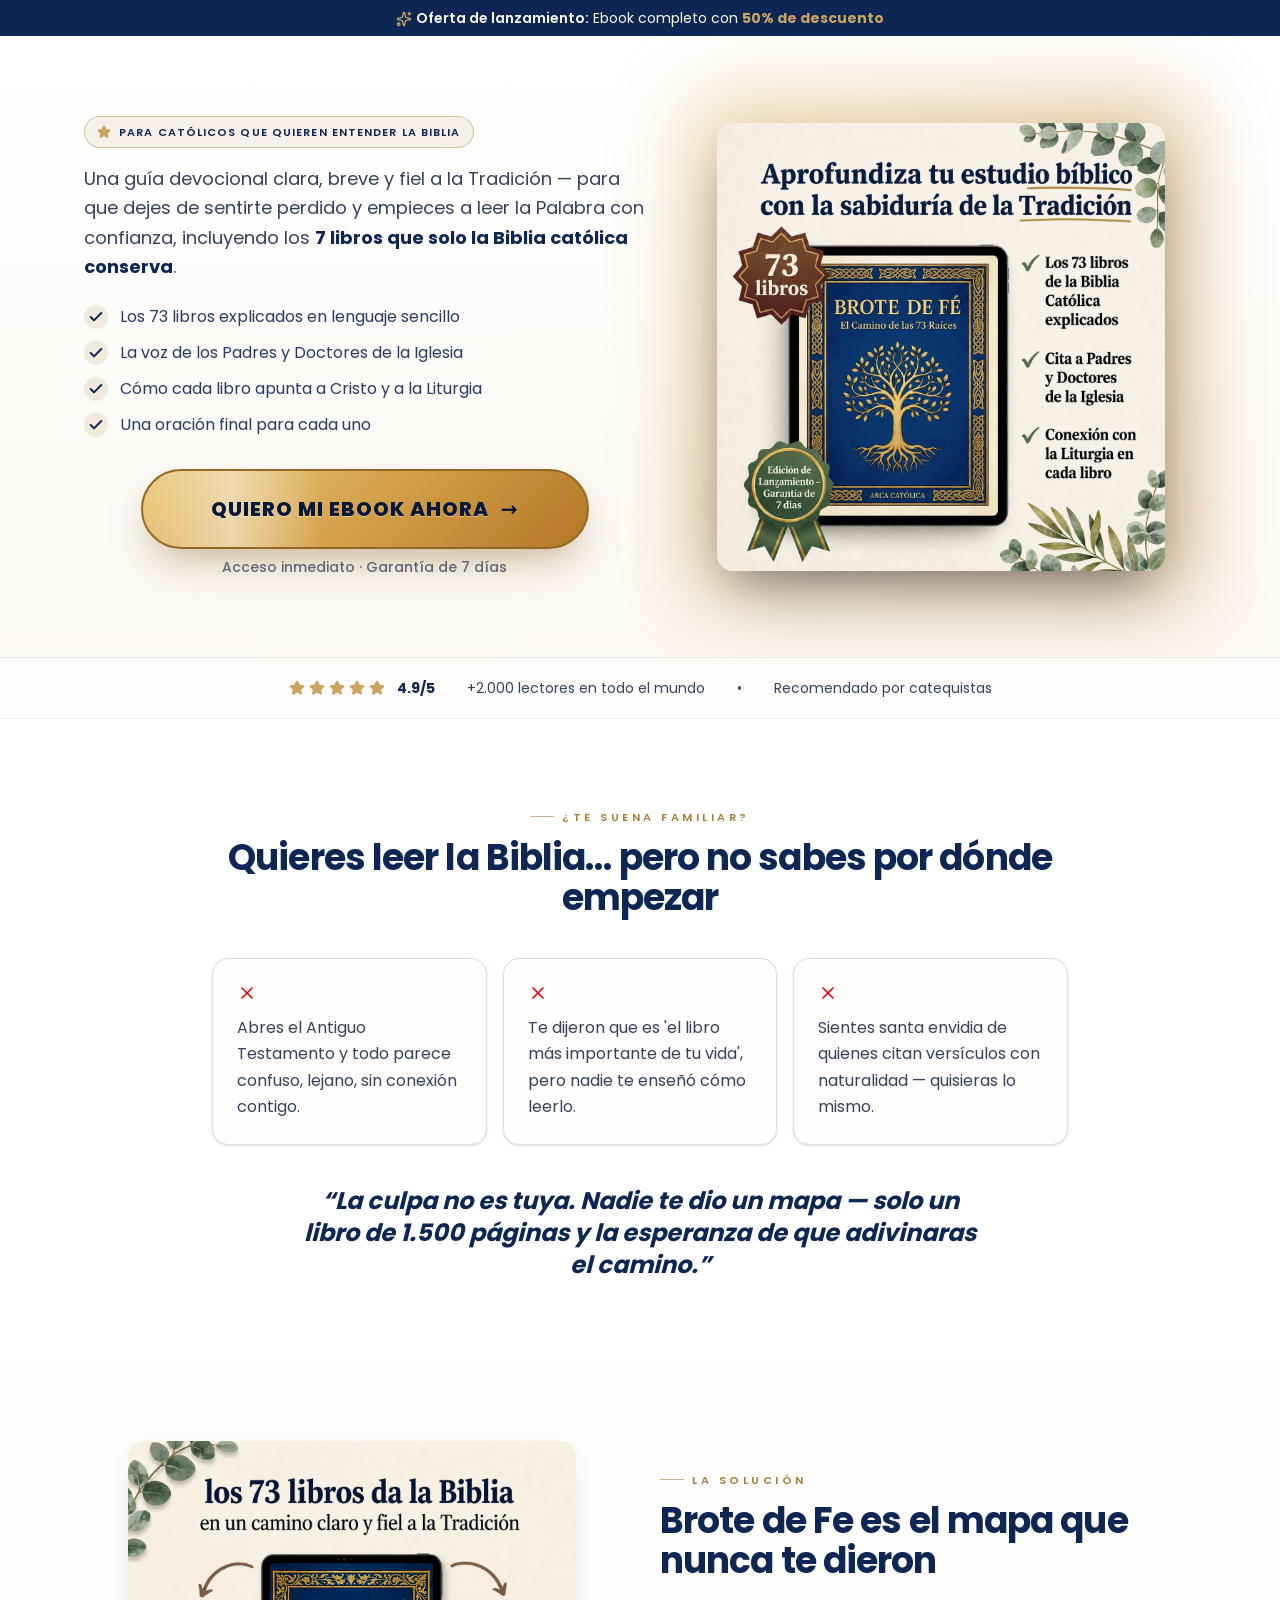
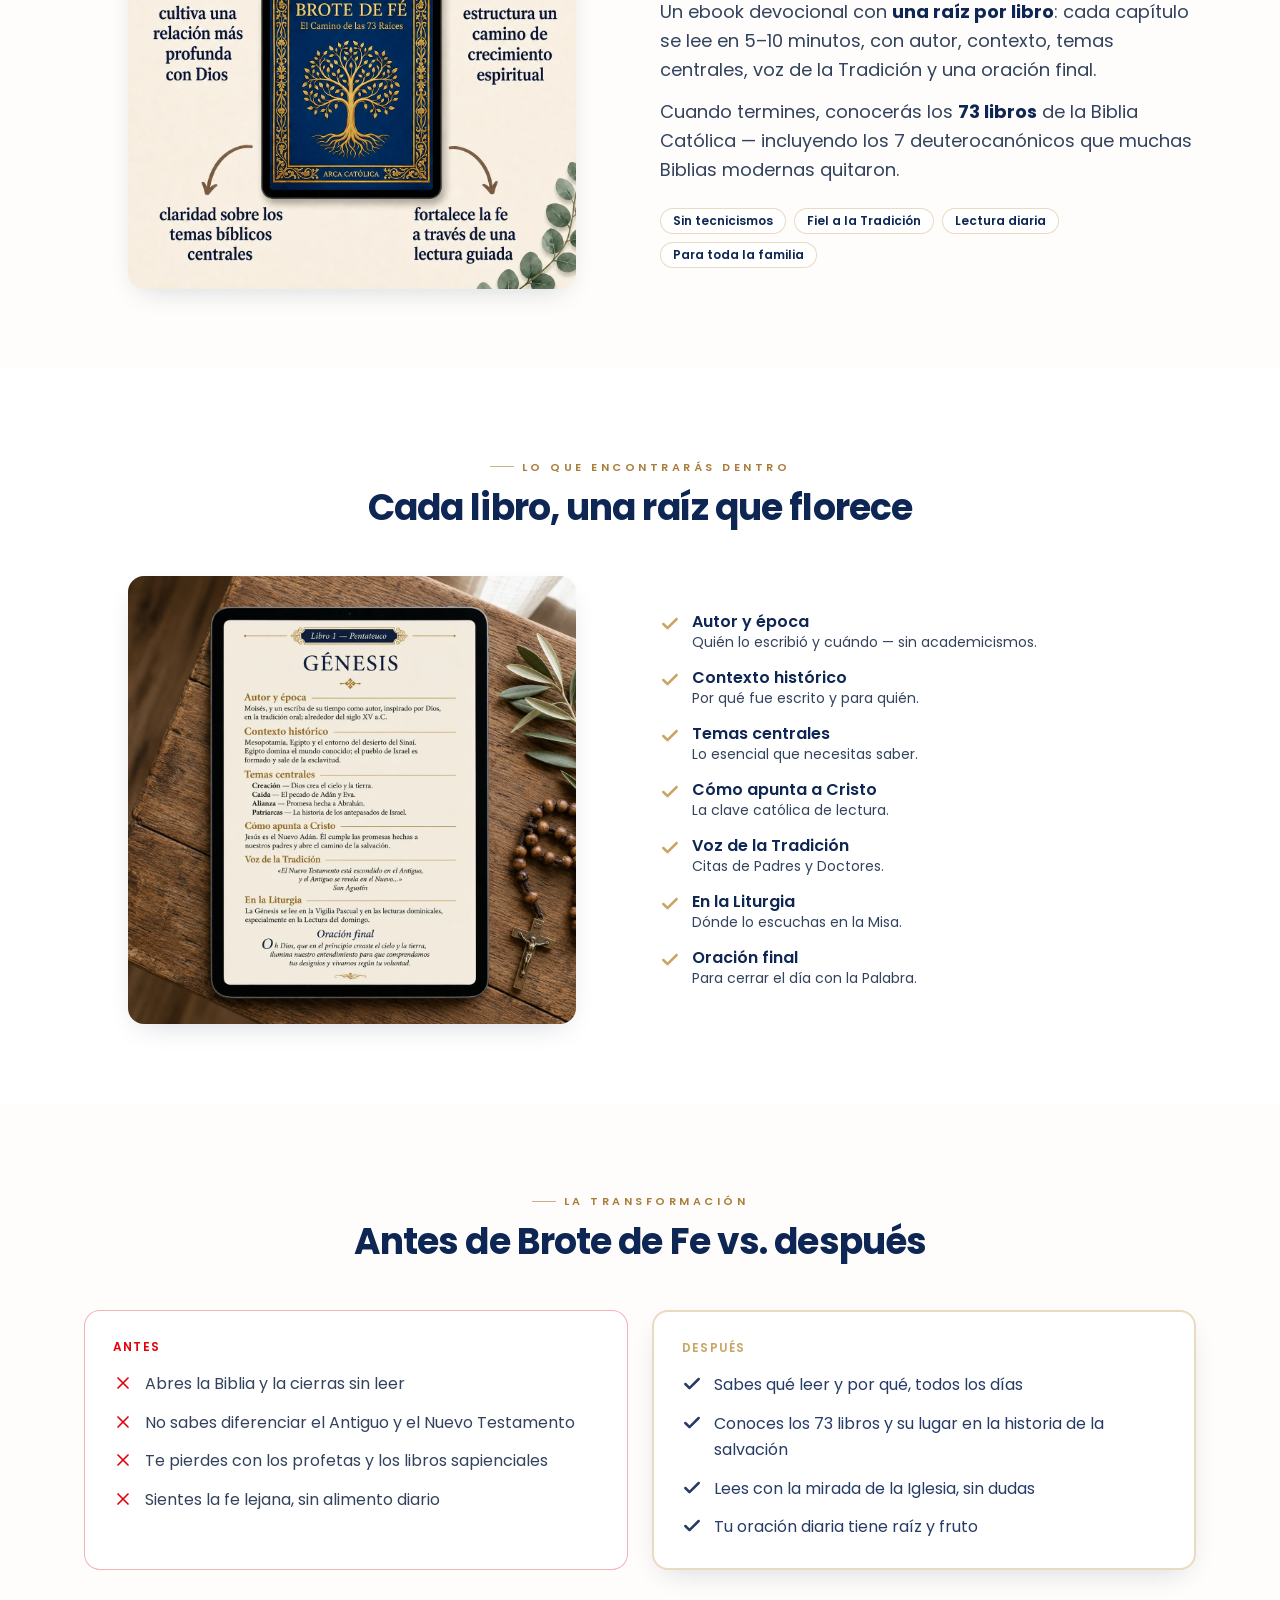
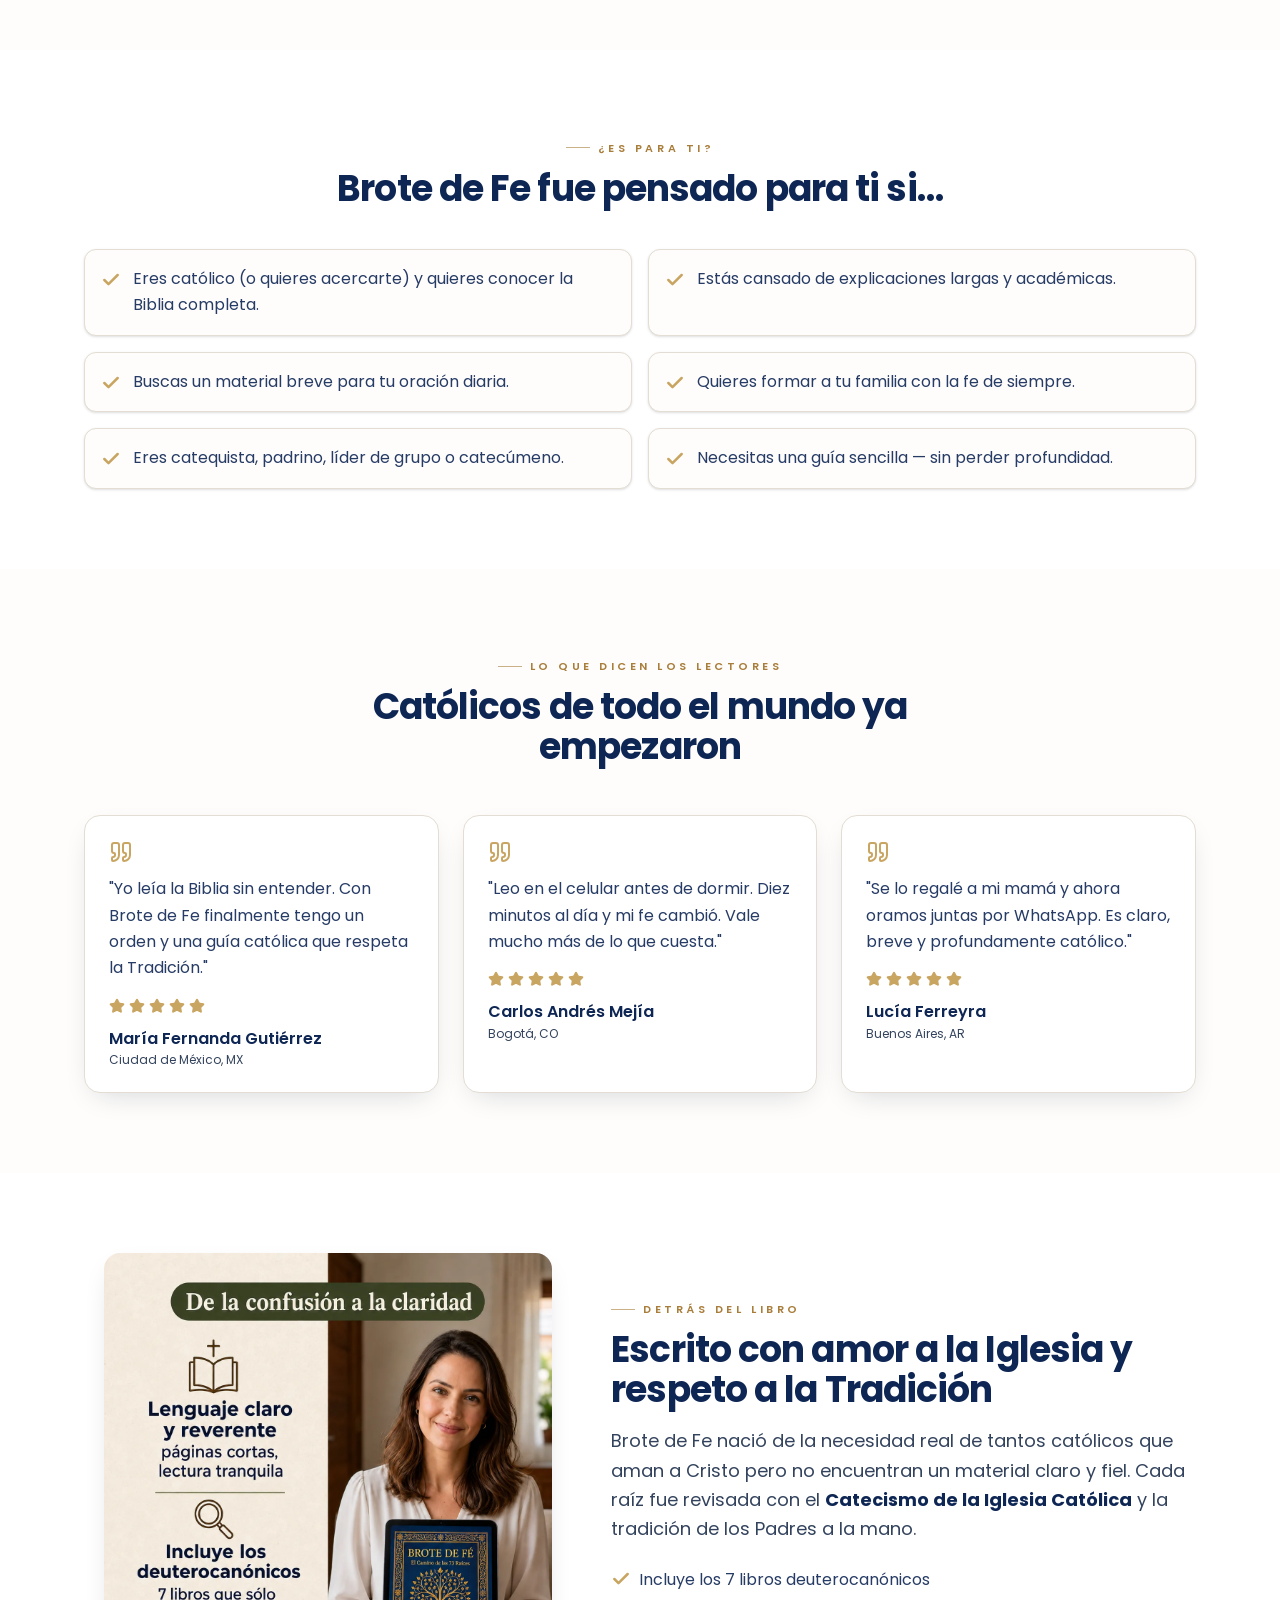
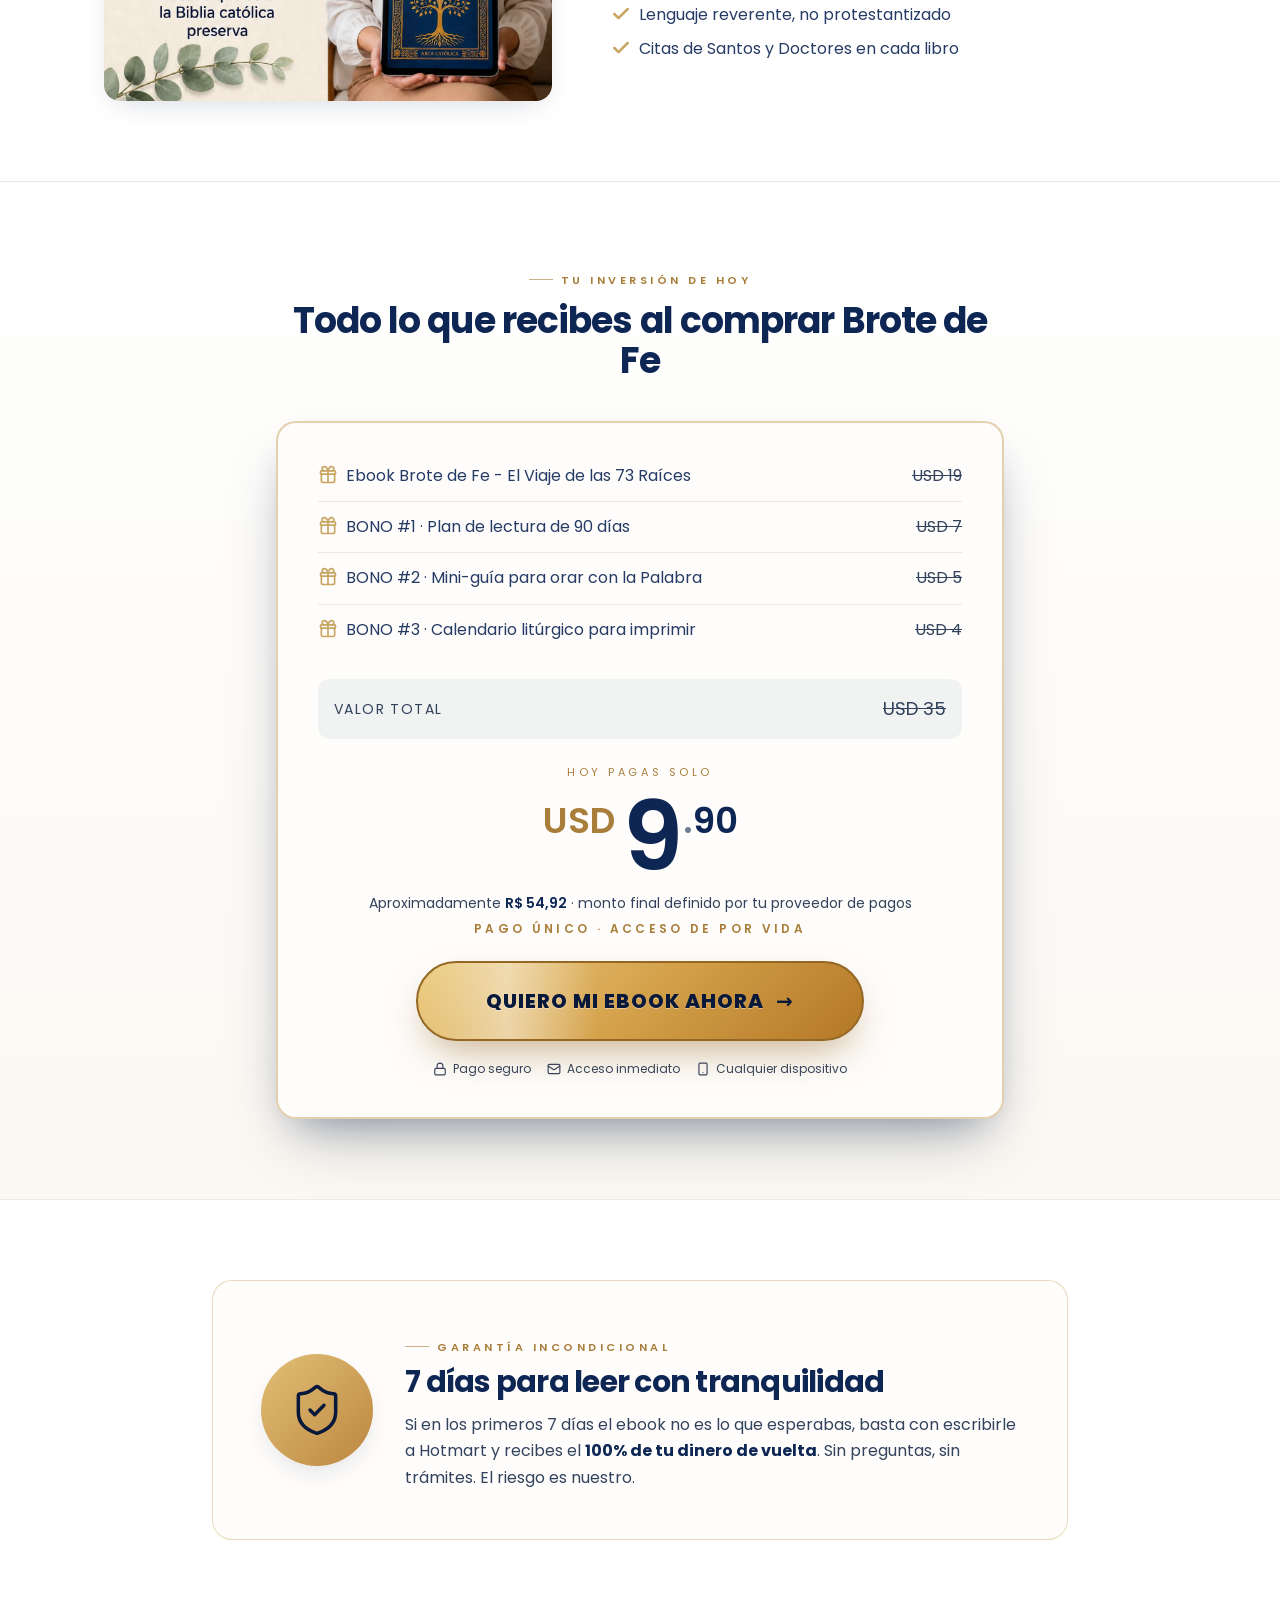
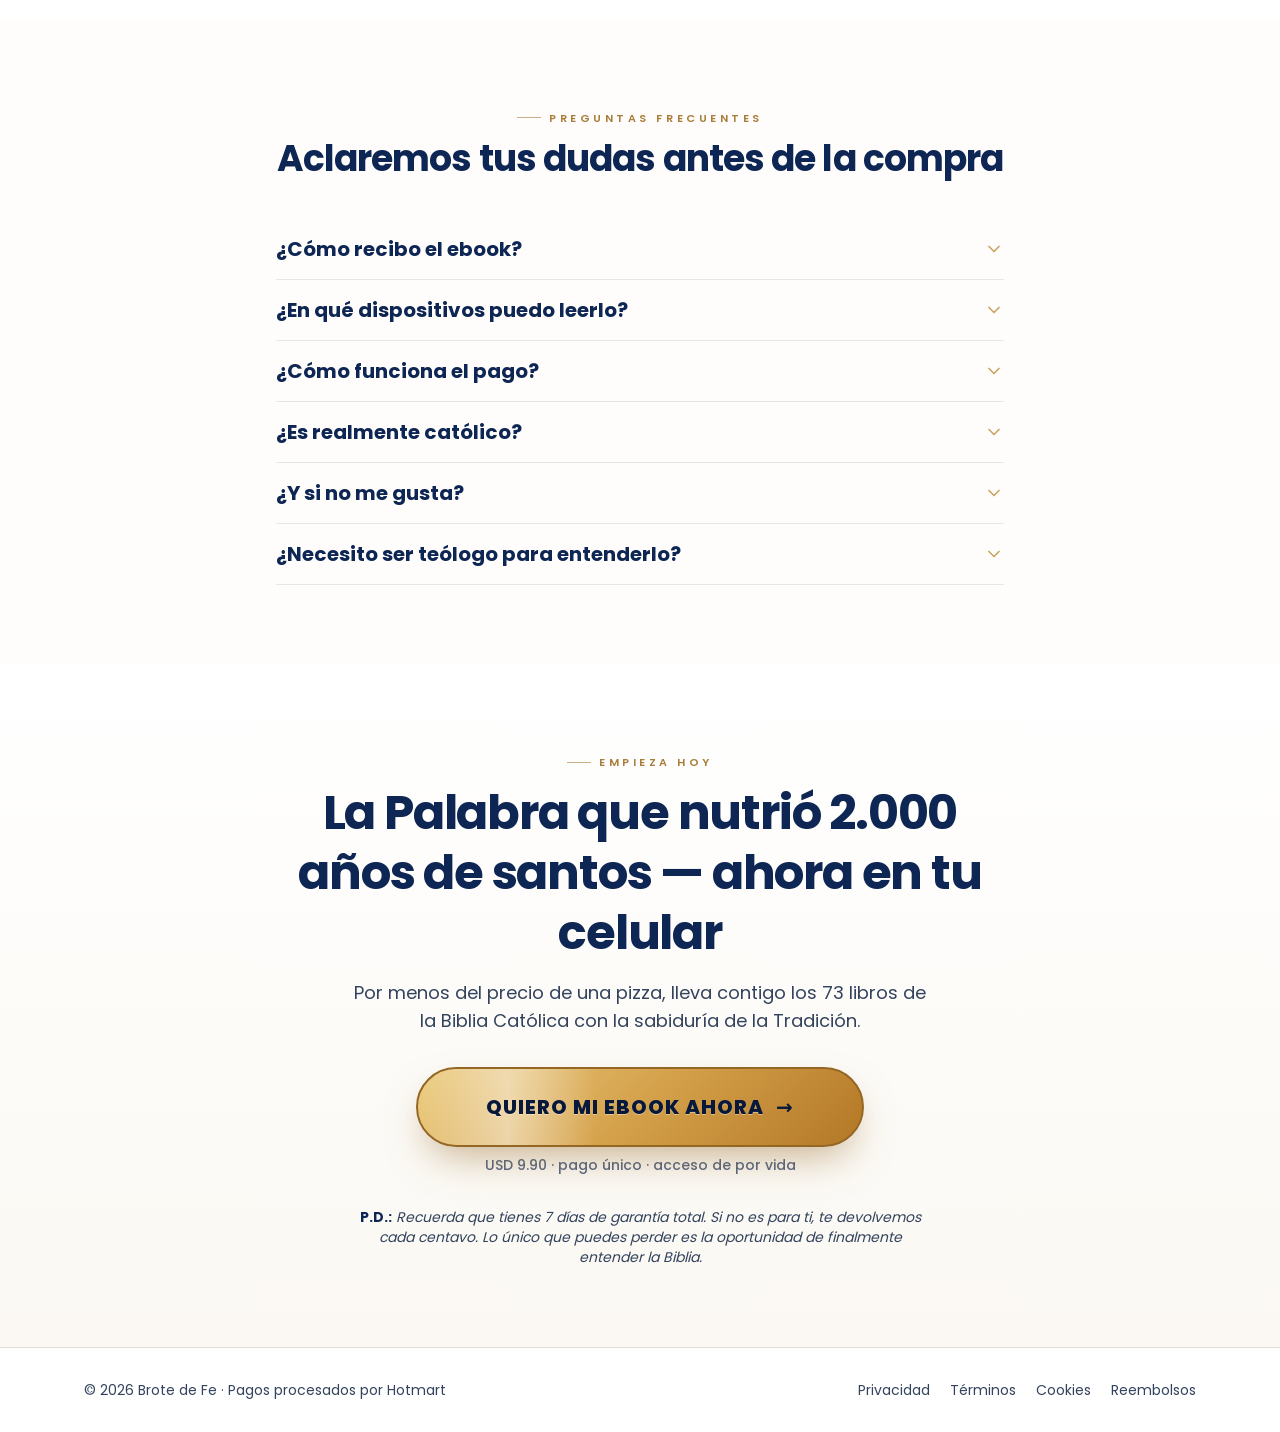
==== commit 4ce6a3f3: "Add files via upload" ====
--- a/index.html
+++ b/index.html
@@ -1,5 +1,408 @@
-<!doctype html><html lang="pt-BR"><head><meta charset="UTF-8"><meta name="viewport" content="width=device-width, initial-scale=1"><link rel="preload" as="image" href="assets/image/e6a7d6a38a72.webp" fetchpriority="high"><link rel="stylesheet" href="assets/css/2caa036cf211.css" data-precedence="default"><link rel="stylesheet" href="assets/css/e4ed61ccaa62.css" data-precedence="default"><title>Brote de Fe — El Viaje de las 73 Raíces</title><meta name="author" content="Brote de Fe"><meta property="og:site_name" content="Brote de Fe"><meta name="twitter:card" content="summary_large_image"><meta name="twitter:site" content="@brotedefe"><meta name="description" content="El ebook que está ayudando a miles de católicos a entender la Biblia completa — los 73 libros — sin sentirse perdidos. Acceso inmediato."><meta property="og:title" content="Brote de Fe — El Viaje de las 73 Raíces"><meta property="og:description" content="El ebook que está ayudando a miles de católicos a entender la Biblia completa — los 73 libros — sin sentirse perdidos. Acceso inmediato."><meta property="og:type" content="product"><meta property="og:url" content="https://brotedefe.com/"><meta property="og:image" content="https://brotedefe.com/assets/image/e6a7d6a38a72.webp"><meta property="og:image:alt" content="Portada del ebook Brote de Fe — El Viaje de las 73 Raíces"><meta name="twitter:title" content="Brote de Fe — El Viaje de las 73 Raíces"><meta name="twitter:description" content="El ebook que está ayudando a miles de católicos a entender la Biblia completa — los 73 libros — sin sentirse perdidos. Acceso inmediato."><meta name="twitter:image" content="https://brotedefe.com/assets/image/e6a7d6a38a72.webp"><link rel="preconnect" href="https://fonts.googleapis.com"><link rel="preconnect" href="https://fonts.gstatic.com" crossorigin="anonymous"><link rel="canonical" href="https://brotedefe.com/"><link rel="preload" as="image" href="assets/image/e6a7d6a38a72.webp" fetchpriority="high"><script type="application/ld+json">{"@context":"https://schema.org","@graph":[{"@type":"WebSite","name":"Brote de Fe","url":"https://brotedefe.com/","description":"Ebook devocional católico para entender los 73 libros de la Biblia."},{"@type":"Organization","name":"Brote de Fe","url":"https://brotedefe.com/"}]}</script><script type="application/ld+json">{"@context":"https://schema.org","@graph":[{"@type":"Product","name":"Brote de Fe — El Viaje de las 73 Raíces","image":"https://brotedefe.com/assets/image/e6a7d6a38a72.webp","description":"Ebook devocional católico con una raíz por cada uno de los 73 libros de la Biblia. Incluye contexto, temas centrales, voz de la Tradición, conexión litúrgica y oración final.","brand":{"@type":"Brand","name":"Brote de Fe"},"offers":{"@type":"Offer","url":"https://pay.kiwify.com/ClxegSj","price":"9.90","priceCurrency":"USD","availability":"https://schema.org/InStock"}},{"@type":"FAQPage","mainEntity":[{"@type":"Question","name":"¿Cómo recibo el ebook?","acceptedAnswer":{"@type":"Answer","text":"Justo después del pago recibes un correo de Hotmart con el enlace de descarga del PDF. El acceso es inmediato y de por vida."}},{"@type":"Question","name":"¿En qué dispositivos puedo leerlo?","acceptedAnswer":{"@type":"Answer","text":"En cualquier celular, tablet, computadora o e-reader. También puedes imprimirlo en formato A5."}},{"@type":"Question","name":"¿Cómo funciona el pago?","acceptedAnswer":{"@type":"Answer","text":"El pago lo procesa Hotmart. Puedes pagar con tarjeta de crédito (en cuotas según tu país) u otros métodos locales disponibles. El acceso se libera automáticamente tras la confirmación."}},{"@type":"Question","name":"¿Es realmente católico?","acceptedAnswer":{"@type":"Answer","text":"Sí. Incluye los 73 libros (con los 7 deuterocanónicos), respeta el Magisterio, cita a los Padres y Doctores y conecta cada libro con la Liturgia."}},{"@type":"Question","name":"¿Y si no me gusta?","acceptedAnswer":{"@type":"Answer","text":"Tienes 7 días de garantía total. Solicitas el reembolso a Hotmart y recibes el 100% de tu dinero de vuelta, sin preguntas."}},{"@type":"Question","name":"¿Necesito ser teólogo para entenderlo?","acceptedAnswer":{"@type":"Answer","text":"No. Está escrito en lenguaje claro y reverente, pensado para que cualquier persona lo comprenda en pocos minutos al día."}}]}]}</script><style>
+<!doctype html><html lang="pt-BR"><head><meta charset="UTF-8"><meta name="viewport" content="width=device-width, initial-scale=1"><style>@layer properties{@supports (((-webkit-hyphens:none)) and (not (margin-trim:inline))) or ((-moz-orient:inline) and (not (color:rgb(from red r g b)))){*,:before,:after,::backdrop{--tw-translate-x:0;--tw-translate-y:0;--tw-translate-z:0;--tw-rotate-x:initial;--tw-rotate-y:initial;--tw-rotate-z:initial;--tw-skew-x:initial;--tw-skew-y:initial;--tw-space-y-reverse:0;--tw-space-x-reverse:0;--tw-border-style:solid;--tw-leading:initial;--tw-font-weight:initial;--tw-tracking:initial;--tw-ordinal:initial;--tw-slashed-zero:initial;--tw-numeric-figure:initial;--tw-numeric-spacing:initial;--tw-numeric-fraction:initial;--tw-shadow:0 0 #0000;--tw-shadow-color:initial;--tw-shadow-alpha:100%;--tw-inset-shadow:0 0 #0000;--tw-inset-shadow-color:initial;--tw-inset-shadow-alpha:100%;--tw-ring-color:initial;--tw-ring-shadow:0 0 #0000;--tw-inset-ring-color:initial;--tw-inset-ring-shadow:0 0 #0000;--tw-ring-inset:initial;--tw-ring-offset-width:0px;--tw-ring-offset-color:#fff;--tw-ring-offset-shadow:0 0 #0000;--tw-outline-style:solid;--tw-blur:initial;--tw-brightness:initial;--tw-contrast:initial;--tw-grayscale:initial;--tw-hue-rotate:initial;--tw-invert:initial;--tw-opacity:initial;--tw-saturate:initial;--tw-sepia:initial;--tw-drop-shadow:initial;--tw-drop-shadow-color:initial;--tw-drop-shadow-alpha:100%;--tw-drop-shadow-size:initial;--tw-backdrop-blur:initial;--tw-backdrop-brightness:initial;--tw-backdrop-contrast:initial;--tw-backdrop-grayscale:initial;--tw-backdrop-hue-rotate:initial;--tw-backdrop-invert:initial;--tw-backdrop-opacity:initial;--tw-backdrop-saturate:initial;--tw-backdrop-sepia:initial;--tw-duration:initial;--tw-ease:initial;--tw-content:"";--tw-animation-delay:0s;--tw-animation-direction:normal;--tw-animation-duration:initial;--tw-animation-fill-mode:none;--tw-animation-iteration-count:1;--tw-enter-blur:0;--tw-enter-opacity:1;--tw-enter-rotate:0;--tw-enter-scale:1;--tw-enter-translate-x:0;--tw-enter-translate-y:0;--tw-exit-blur:0;--tw-exit-opacity:1;--tw-exit-rotate:0;--tw-exit-scale:1;--tw-exit-translate-x:0;--tw-exit-translate-y:0}}}@layer theme{:root,:host{--font-sans:ui-sans-serif, system-ui, sans-serif, "Apple Color Emoji", "Segoe UI Emoji", "Segoe UI Symbol", "Noto Color Emoji";--font-mono:ui-monospace, SFMono-Regular, Menlo, Monaco, Consolas, "Liberation Mono", "Courier New", monospace;--color-black:#000;--spacing:.25rem;--container-sm:24rem;--container-md:28rem;--container-lg:32rem;--container-xl:36rem;--container-2xl:42rem;--container-3xl:48rem;--container-4xl:56rem;--container-6xl:72rem;--text-xs:.75rem;--text-xs--line-height:calc(1 / .75);--text-sm:.875rem;--text-sm--line-height:calc(1.25 / .875);--text-base:1rem;--text-base--line-height: 1.5 ;--text-lg:1.125rem;--text-lg--line-height:calc(1.75 / 1.125);--text-xl:1.25rem;--text-xl--line-height:calc(1.75 / 1.25);--text-2xl:1.5rem;--text-2xl--line-height:calc(2 / 1.5);--text-3xl:1.875rem;--text-3xl--line-height: 1.2 ;--text-4xl:2.25rem;--text-4xl--line-height:calc(2.5 / 2.25);--text-5xl:3rem;--text-5xl--line-height:1;--text-7xl:4.5rem;--text-7xl--line-height:1;--text-8xl:6rem;--text-8xl--line-height:1;--font-weight-normal:400;--font-weight-medium:500;--font-weight-semibold:600;--font-weight-bold:700;--font-weight-extrabold:800;--tracking-tight:-.025em;--tracking-wider:.05em;--tracking-widest:.1em;--leading-tight:1.25;--leading-relaxed:1.625;--ease-out:cubic-bezier(0, 0, .2, 1);--ease-in-out:cubic-bezier(.4, 0, .2, 1);--animate-pulse:pulse 2s cubic-bezier(.4, 0, .6, 1) infinite;--blur-2xl:40px;--aspect-video:16 / 9;--default-transition-duration:.15s;--default-transition-timing-function:cubic-bezier(.4, 0, .2, 1);--default-font-family:var(--font-sans);--default-mono-font-family:var(--font-mono);--color-background:var(--background);--color-foreground:var(--foreground);--color-border:var(--border)}}@layer base{*,:after,:before,::backdrop{box-sizing:border-box;border:0 solid;margin:0;padding:0}::file-selector-button{box-sizing:border-box;border:0 solid;margin:0;padding:0}html,:host{-webkit-text-size-adjust:100%;tab-size:4;line-height:1.5;font-family:var(--default-font-family,ui-sans-serif, system-ui, sans-serif, "Apple Color Emoji", "Segoe UI Emoji", "Segoe UI Symbol", "Noto Color Emoji");font-feature-settings:var(--default-font-feature-settings,normal);font-variation-settings:var(--default-font-variation-settings,normal);-webkit-tap-highlight-color:transparent}hr{height:0;color:inherit;border-top-width:1px}abbr:where([title]){-webkit-text-decoration:underline dotted;text-decoration:underline dotted}h1,h2,h3,h4,h5,h6{font-size:inherit;font-weight:inherit}a{color:inherit;-webkit-text-decoration:inherit;text-decoration:inherit}b,strong{font-weight:bolder}code,kbd,samp,pre{font-family:var(--default-mono-font-family,ui-monospace, SFMono-Regular, Menlo, Monaco, Consolas, "Liberation Mono", "Courier New", monospace);font-feature-settings:var(--default-mono-font-feature-settings,normal);font-variation-settings:var(--default-mono-font-variation-settings,normal);font-size:1em}small{font-size:80%}sub,sup{vertical-align:baseline;font-size:75%;line-height:0;position:relative}sub{bottom:-.25em}sup{top:-.5em}table{text-indent:0;border-color:inherit;border-collapse:collapse}:-moz-focusring{outline:auto}progress{vertical-align:baseline}summary{display:list-item}ol,ul,menu{list-style:none}img,svg,video,canvas,audio,iframe,embed,object{vertical-align:middle;display:block}img,video{max-width:100%;height:auto}button,input,select,optgroup,textarea{font:inherit;font-feature-settings:inherit;font-variation-settings:inherit;letter-spacing:inherit;color:inherit;opacity:1;background-color:#0000;border-radius:0}::file-selector-button{font:inherit;font-feature-settings:inherit;font-variation-settings:inherit;letter-spacing:inherit;color:inherit;opacity:1;background-color:#0000;border-radius:0}:where(select:is([multiple],[size])) optgroup{font-weight:bolder}:where(select:is([multiple],[size])) optgroup option{padding-inline-start:20px}::file-selector-button{margin-inline-end:4px}::placeholder{opacity:1}@supports (not ((-webkit-appearance:-apple-pay-button))) or (contain-intrinsic-size:1px){::placeholder{color:currentColor}@supports (color:color-mix(in lab,red,red)){::placeholder{color:color-mix(in oklab,currentcolor 50%,transparent)}}}textarea{resize:vertical}::-webkit-search-decoration{-webkit-appearance:none}::-webkit-date-and-time-value{min-height:1lh;text-align:inherit}::-webkit-datetime-edit{display:inline-flex}::-webkit-datetime-edit-fields-wrapper{padding:0}::-webkit-datetime-edit{padding-block:0}::-webkit-datetime-edit-year-field{padding-block:0}::-webkit-datetime-edit-month-field{padding-block:0}::-webkit-datetime-edit-day-field{padding-block:0}::-webkit-datetime-edit-hour-field{padding-block:0}::-webkit-datetime-edit-minute-field{padding-block:0}::-webkit-datetime-edit-second-field{padding-block:0}::-webkit-datetime-edit-millisecond-field{padding-block:0}::-webkit-datetime-edit-meridiem-field{padding-block:0}::-webkit-calendar-picker-indicator{line-height:1}:-moz-ui-invalid{box-shadow:none}button,input:where([type=button],[type=reset],[type=submit]){appearance:button}::file-selector-button{appearance:button}::-webkit-inner-spin-button{height:auto}::-webkit-outer-spin-button{height:auto}[hidden]:where(:not([hidden=until-found])){display:none!important}*{border-color:var(--color-border)}body{background-color:var(--color-background);color:var(--color-foreground);-webkit-font-smoothing:antialiased;font-family:Poppins,Inter,system-ui,-apple-system,sans-serif;font-size:16px;line-height:1.65}h1,h2,h3{letter-spacing:-.02em;font-family:Poppins,Inter,system-ui,sans-serif;font-weight:700}h1{letter-spacing:-.03em;line-height:1.08}h2{letter-spacing:-.025em;line-height:1.1}}@layer components;@layer utilities{.pointer-events-auto{pointer-events:auto}.pointer-events-none{pointer-events:none}.invisible{visibility:hidden}.visible{visibility:visible}.sr-only{clip-path:inset(50%);white-space:nowrap;border-width:0;width:1px;height:1px;margin:-1px;padding:0;position:absolute;overflow:hidden}.absolute{position:absolute}.fixed{position:fixed}.relative{position:relative}.-inset-6{inset:calc(var(--spacing) * -6)}.inset-0{inset:calc(var(--spacing) * 0)}.inset-x-0{inset-inline:calc(var(--spacing) * 0)}.inset-y-0{inset-block:calc(var(--spacing) * 0)}.start{inset-inline-start:var(--spacing)}.-top-12{top:calc(var(--spacing) * -12)}.top-0{top:calc(var(--spacing) * 0)}.top-1\.5{top:calc(var(--spacing) * 1.5)}.top-1\/2{top:50%}.top-3{top:calc(var(--spacing) * 3)}.top-3\.5{top:calc(var(--spacing) * 3.5)}.top-4{top:calc(var(--spacing) * 4)}.top-\[1px\]{top:1px}.top-\[50\%\]{top:50%}.top-\[60\%\]{top:60%}.top-full{top:100%}.-right-12{right:calc(var(--spacing) * -12)}.right-0{right:calc(var(--spacing) * 0)}.right-1{right:calc(var(--spacing) * 1)}.right-2{right:calc(var(--spacing) * 2)}.right-3{right:calc(var(--spacing) * 3)}.right-4{right:calc(var(--spacing) * 4)}.-bottom-12{bottom:calc(var(--spacing) * -12)}.bottom-0{bottom:calc(var(--spacing) * 0)}.-left-12{left:calc(var(--spacing) * -12)}.left-0{left:calc(var(--spacing) * 0)}.left-1\/2{left:50%}.left-2{left:calc(var(--spacing) * 2)}.left-\[50\%\]{left:50%}.z-10{z-index:10}.z-20{z-index:20}.z-50{z-index:50}.z-\[1\]{z-index:1}.z-\[100\]{z-index:100}.order-1{order:1}.order-2{order:2}.container{width:100%}@media(min-width:40rem){.container{max-width:40rem}}@media(min-width:48rem){.container{max-width:48rem}}@media(min-width:64rem){.container{max-width:64rem}}@media(min-width:80rem){.container{max-width:80rem}}@media(min-width:96rem){.container{max-width:96rem}}.-mx-1{margin-inline:calc(var(--spacing) * -1)}.mx-2{margin-inline:calc(var(--spacing) * 2)}.mx-3\.5{margin-inline:calc(var(--spacing) * 3.5)}.mx-auto{margin-inline:auto}.my-0\.5{margin-block:calc(var(--spacing) * .5)}.my-1{margin-block:calc(var(--spacing) * 1)}.-mt-4{margin-top:calc(var(--spacing) * -4)}.mt-0\.5{margin-top:calc(var(--spacing) * .5)}.mt-1{margin-top:calc(var(--spacing) * 1)}.mt-1\.5{margin-top:calc(var(--spacing) * 1.5)}.mt-2{margin-top:calc(var(--spacing) * 2)}.mt-3{margin-top:calc(var(--spacing) * 3)}.mt-4{margin-top:calc(var(--spacing) * 4)}.mt-5{margin-top:calc(var(--spacing) * 5)}.mt-6{margin-top:calc(var(--spacing) * 6)}.mt-8{margin-top:calc(var(--spacing) * 8)}.mt-10{margin-top:calc(var(--spacing) * 10)}.mt-12{margin-top:calc(var(--spacing) * 12)}.mt-24{margin-top:calc(var(--spacing) * 24)}.mt-auto{margin-top:auto}.mr-1{margin-right:calc(var(--spacing) * 1)}.mr-2{margin-right:calc(var(--spacing) * 2)}.mb-1{margin-bottom:calc(var(--spacing) * 1)}.-ml-4{margin-left:calc(var(--spacing) * -4)}.ml-1{margin-left:calc(var(--spacing) * 1)}.ml-2{margin-left:calc(var(--spacing) * 2)}.ml-auto{margin-left:auto}.block{display:block}.flex{display:flex}.grid{display:grid}.hidden{display:none}.inline{display:inline}.inline-flex{display:inline-flex}.table{display:table}.aspect-square{aspect-ratio:1}.aspect-video{aspect-ratio:var(--aspect-video)}.size-\(--cell-size\){width:var(--cell-size);height:var(--cell-size)}.size-4{width:calc(var(--spacing) * 4);height:calc(var(--spacing) * 4)}.h-\(--cell-size\){height:var(--cell-size)}.h-1\.5{height:calc(var(--spacing) * 1.5)}.h-2{height:calc(var(--spacing) * 2)}.h-2\.5{height:calc(var(--spacing) * 2.5)}.h-3{height:calc(var(--spacing) * 3)}.h-3\.5{height:calc(var(--spacing) * 3.5)}.h-4{height:calc(var(--spacing) * 4)}.h-5{height:calc(var(--spacing) * 5)}.h-6{height:calc(var(--spacing) * 6)}.h-7{height:calc(var(--spacing) * 7)}.h-8{height:calc(var(--spacing) * 8)}.h-9{height:calc(var(--spacing) * 9)}.h-10{height:calc(var(--spacing) * 10)}.h-12{height:calc(var(--spacing) * 12)}.h-14{height:calc(var(--spacing) * 14)}.h-28{height:calc(var(--spacing) * 28)}.h-\[1px\]{height:1px}.h-\[var\(--radix-navigation-menu-viewport-height\)\]{height:var(--radix-navigation-menu-viewport-height)}.h-\[var\(--radix-select-trigger-height\)\]{height:var(--radix-select-trigger-height)}.h-auto{height:auto}.h-full{height:100%}.h-px{height:1px}.h-svh{height:100svh}.max-h-\(--radix-context-menu-content-available-height\){max-height:var(--radix-context-menu-content-available-height)}.max-h-\(--radix-select-content-available-height\){max-height:var(--radix-select-content-available-height)}.max-h-\[85vh\]{max-height:85vh}.max-h-\[300px\]{max-height:300px}.max-h-\[var\(--radix-dropdown-menu-content-available-height\)\]{max-height:var(--radix-dropdown-menu-content-available-height)}.min-h-0{min-height:calc(var(--spacing) * 0)}.min-h-\[60px\]{min-height:60px}.min-h-\[65vh\]{min-height:65vh}.min-h-screen{min-height:100vh}.min-h-svh{min-height:100svh}.w-\(--cell-size\){width:var(--cell-size)}.w-\(--sidebar-width\){width:var(--sidebar-width)}.w-0{width:calc(var(--spacing) * 0)}.w-1{width:calc(var(--spacing) * 1)}.w-2{width:calc(var(--spacing) * 2)}.w-2\.5{width:calc(var(--spacing) * 2.5)}.w-3{width:calc(var(--spacing) * 3)}.w-3\.5{width:calc(var(--spacing) * 3.5)}.w-3\/4{width:75%}.w-4{width:calc(var(--spacing) * 4)}.w-5{width:calc(var(--spacing) * 5)}.w-6{width:calc(var(--spacing) * 6)}.w-7{width:calc(var(--spacing) * 7)}.w-8{width:calc(var(--spacing) * 8)}.w-9{width:calc(var(--spacing) * 9)}.w-10{width:calc(var(--spacing) * 10)}.w-14{width:calc(var(--spacing) * 14)}.w-28{width:calc(var(--spacing) * 28)}.w-64{width:calc(var(--spacing) * 64)}.w-72{width:calc(var(--spacing) * 72)}.w-\[1px\]{width:1px}.w-\[100px\]{width:100px}.w-auto{width:auto}.w-fit{width:fit-content}.w-full{width:100%}.w-max{width:max-content}.w-px{width:1px}.max-w-\(--skeleton-width\){max-width:var(--skeleton-width)}.max-w-2xl{max-width:var(--container-2xl)}.max-w-3xl{max-width:var(--container-3xl)}.max-w-4xl{max-width:var(--container-4xl)}.max-w-6xl{max-width:var(--container-6xl)}.max-w-lg{max-width:var(--container-lg)}.max-w-max{max-width:max-content}.max-w-md{max-width:var(--container-md)}.max-w-xl{max-width:var(--container-xl)}.min-w-\(--cell-size\){min-width:var(--cell-size)}.min-w-0{min-width:calc(var(--spacing) * 0)}.min-w-5{min-width:calc(var(--spacing) * 5)}.min-w-8{min-width:calc(var(--spacing) * 8)}.min-w-9{min-width:calc(var(--spacing) * 9)}.min-w-10{min-width:calc(var(--spacing) * 10)}.min-w-\[8rem\]{min-width:8rem}.min-w-\[12rem\]{min-width:12rem}.min-w-\[var\(--radix-select-trigger-width\)\]{min-width:var(--radix-select-trigger-width)}.flex-1{flex:1}.flex-shrink-0,.shrink-0{flex-shrink:0}.grow{flex-grow:1}.grow-0{flex-grow:0}.basis-full{flex-basis:100%}.caption-bottom{caption-side:bottom}.border-collapse{border-collapse:collapse}.origin-\(--radix-context-menu-content-transform-origin\){transform-origin:var(--radix-context-menu-content-transform-origin)}.origin-\(--radix-dropdown-menu-content-transform-origin\){transform-origin:var(--radix-dropdown-menu-content-transform-origin)}.origin-\(--radix-hover-card-content-transform-origin\){transform-origin:var(--radix-hover-card-content-transform-origin)}.origin-\(--radix-menubar-content-transform-origin\){transform-origin:var(--radix-menubar-content-transform-origin)}.origin-\(--radix-popover-content-transform-origin\){transform-origin:var(--radix-popover-content-transform-origin)}.origin-\(--radix-select-content-transform-origin\){transform-origin:var(--radix-select-content-transform-origin)}.origin-\(--radix-tooltip-content-transform-origin\){transform-origin:var(--radix-tooltip-content-transform-origin)}.-translate-x-1\/2{--tw-translate-x: -50% ;translate:var(--tw-translate-x) var(--tw-translate-y)}.-translate-x-px{--tw-translate-x:-1px;translate:var(--tw-translate-x) var(--tw-translate-y)}.translate-x-\[-50\%\]{--tw-translate-x:-50%;translate:var(--tw-translate-x) var(--tw-translate-y)}.translate-x-px{--tw-translate-x:1px;translate:var(--tw-translate-x) var(--tw-translate-y)}.-translate-y-1\/2{--tw-translate-y: -50% ;translate:var(--tw-translate-x) var(--tw-translate-y)}.translate-y-0{--tw-translate-y:calc(var(--spacing) * 0);translate:var(--tw-translate-x) var(--tw-translate-y)}.translate-y-\[-50\%\]{--tw-translate-y:-50%;translate:var(--tw-translate-x) var(--tw-translate-y)}.translate-y-full{--tw-translate-y:100%;translate:var(--tw-translate-x) var(--tw-translate-y)}.rotate-45{rotate:45deg}.rotate-90{rotate:90deg}.rotate-180{rotate:180deg}.transform{transform:var(--tw-rotate-x,) var(--tw-rotate-y,) var(--tw-rotate-z,) var(--tw-skew-x,) var(--tw-skew-y,)}.animate-caret-blink{animation:1.25s ease-out infinite caret-blink}.animate-in{animation:enter var(--tw-animation-duration,var(--tw-duration,.15s))var(--tw-ease,ease)var(--tw-animation-delay,0s)var(--tw-animation-iteration-count,1)var(--tw-animation-direction,normal)var(--tw-animation-fill-mode,none)}.animate-pulse{animation:var(--animate-pulse)}.cursor-default{cursor:default}.cursor-pointer{cursor:pointer}.touch-none{touch-action:none}.list-none{list-style-type:none}.flex-col{flex-direction:column}.flex-col-reverse{flex-direction:column-reverse}.flex-row{flex-direction:row}.flex-wrap{flex-wrap:wrap}.place-content-center{place-content:center}.place-items-center{place-items:center}.items-center{align-items:center}.items-end{align-items:flex-end}.items-start{align-items:flex-start}.items-stretch{align-items:stretch}.justify-between{justify-content:space-between}.justify-center{justify-content:center}.gap-1{gap:calc(var(--spacing) * 1)}.gap-1\.5{gap:calc(var(--spacing) * 1.5)}.gap-2{gap:calc(var(--spacing) * 2)}.gap-3{gap:calc(var(--spacing) * 3)}.gap-4{gap:calc(var(--spacing) * 4)}.gap-6{gap:calc(var(--spacing) * 6)}.gap-8{gap:calc(var(--spacing) * 8)}.gap-10{gap:calc(var(--spacing) * 10)}:where(.space-y-1\.5>:not(:last-child)){--tw-space-y-reverse:0;margin-block-start:calc(calc(var(--spacing) * 1.5) * var(--tw-space-y-reverse));margin-block-end:calc(calc(var(--spacing) * 1.5) * calc(1 - var(--tw-space-y-reverse)))}:where(.space-y-2>:not(:last-child)){--tw-space-y-reverse:0;margin-block-start:calc(calc(var(--spacing) * 2) * var(--tw-space-y-reverse));margin-block-end:calc(calc(var(--spacing) * 2) * calc(1 - var(--tw-space-y-reverse)))}:where(.space-y-3>:not(:last-child)){--tw-space-y-reverse:0;margin-block-start:calc(calc(var(--spacing) * 3) * var(--tw-space-y-reverse));margin-block-end:calc(calc(var(--spacing) * 3) * calc(1 - var(--tw-space-y-reverse)))}:where(.space-y-4>:not(:last-child)){--tw-space-y-reverse:0;margin-block-start:calc(calc(var(--spacing) * 4) * var(--tw-space-y-reverse));margin-block-end:calc(calc(var(--spacing) * 4) * calc(1 - var(--tw-space-y-reverse)))}:where(.space-y-10>:not(:last-child)){--tw-space-y-reverse:0;margin-block-start:calc(calc(var(--spacing) * 10) * var(--tw-space-y-reverse));margin-block-end:calc(calc(var(--spacing) * 10) * calc(1 - var(--tw-space-y-reverse)))}.gap-x-5{column-gap:calc(var(--spacing) * 5)}.gap-x-8{column-gap:calc(var(--spacing) * 8)}:where(.space-x-1>:not(:last-child)){--tw-space-x-reverse:0;margin-inline-start:calc(calc(var(--spacing) * 1) * var(--tw-space-x-reverse));margin-inline-end:calc(calc(var(--spacing) * 1) * calc(1 - var(--tw-space-x-reverse)))}.gap-y-2{row-gap:calc(var(--spacing) * 2)}.gap-y-3{row-gap:calc(var(--spacing) * 3)}.overflow-auto{overflow:auto}.overflow-hidden{overflow:hidden}.overflow-x-hidden{overflow-x:hidden}.overflow-y-auto{overflow-y:auto}.rounded-2xl{border-radius:calc(var(--radius) + 8px)}.rounded-3xl{border-radius:calc(var(--radius) + 12px)}.rounded-\[2px\]{border-radius:2px}.rounded-\[inherit\]{border-radius:inherit}.rounded-full{border-radius:2147483647px}.rounded-lg{border-radius:var(--radius)}.rounded-md{border-radius:calc(var(--radius) - 2px)}.rounded-none{border-radius:0}.rounded-sm{border-radius:calc(var(--radius) - 4px)}.rounded-xl{border-radius:calc(var(--radius) + 4px)}.rounded-t-\[10px\]{border-top-left-radius:10px;border-top-right-radius:10px}.rounded-l-md{border-top-left-radius:calc(var(--radius) - 2px);border-bottom-left-radius:calc(var(--radius) - 2px)}.rounded-tl-sm{border-top-left-radius:calc(var(--radius) - 4px)}.rounded-r-md{border-top-right-radius:calc(var(--radius) - 2px);border-bottom-right-radius:calc(var(--radius) - 2px)}.border{border-style:var(--tw-border-style);border-width:1px}.border-2{border-style:var(--tw-border-style);border-width:2px}.border-\[1\.5px\]{border-style:var(--tw-border-style);border-width:1.5px}.border-y{border-block-style:var(--tw-border-style);border-block-width:1px}.border-t{border-top-style:var(--tw-border-style);border-top-width:1px}.border-r{border-right-style:var(--tw-border-style);border-right-width:1px}.border-b{border-bottom-style:var(--tw-border-style);border-bottom-width:1px}.border-l{border-left-style:var(--tw-border-style);border-left-width:1px}.border-dashed{--tw-border-style:dashed;border-style:dashed}.border-\(--color-border\){border-color:var(--color-border)}.border-\[oklch\(0\.55_0\.10_72\)\]{border-color:#956725}.border-border,.border-border\/50{border-color:var(--border)}@supports (color:color-mix(in lab,red,red)){.border-border\/50{border-color:color-mix(in oklab,var(--border) 50%,transparent)}}.border-border\/60{border-color:var(--border)}@supports (color:color-mix(in lab,red,red)){.border-border\/60{border-color:color-mix(in oklab,var(--border) 60%,transparent)}}.border-border\/70{border-color:var(--border)}@supports (color:color-mix(in lab,red,red)){.border-border\/70{border-color:color-mix(in oklab,var(--border) 70%,transparent)}}.border-destructive\/30{border-color:var(--destructive)}@supports (color:color-mix(in lab,red,red)){.border-destructive\/30{border-color:color-mix(in oklab,var(--destructive) 30%,transparent)}}.border-destructive\/50{border-color:var(--destructive)}@supports (color:color-mix(in lab,red,red)){.border-destructive\/50{border-color:color-mix(in oklab,var(--destructive) 50%,transparent)}}.border-gold\/40{border-color:var(--gold)}@supports (color:color-mix(in lab,red,red)){.border-gold\/40{border-color:color-mix(in oklab,var(--gold) 40%,transparent)}}.border-gold\/50{border-color:var(--gold)}@supports (color:color-mix(in lab,red,red)){.border-gold\/50{border-color:color-mix(in oklab,var(--gold) 50%,transparent)}}.border-gold\/60{border-color:var(--gold)}@supports (color:color-mix(in lab,red,red)){.border-gold\/60{border-color:color-mix(in oklab,var(--gold) 60%,transparent)}}.border-input{border-color:var(--input)}.border-primary,.border-primary\/50{border-color:var(--primary)}@supports (color:color-mix(in lab,red,red)){.border-primary\/50{border-color:color-mix(in oklab,var(--primary) 50%,transparent)}}.border-sidebar-border{border-color:var(--sidebar-border)}.border-transparent{border-color:#0000}.border-t-transparent{border-top-color:#0000}.border-l-transparent{border-left-color:#0000}.bg-\(--color-bg\){background-color:var(--color-bg)}.bg-\[var\(--gold-deep\)\]\/60{background-color:var(--gold-deep)}@supports (color:color-mix(in lab,red,red)){.bg-\[var\(--gold-deep\)\]\/60{background-color:color-mix(in oklab,var(--gold-deep) 60%,transparent)}}.bg-accent{background-color:var(--accent)}.bg-background,.bg-background\/95{background-color:var(--background)}@supports (color:color-mix(in lab,red,red)){.bg-background\/95{background-color:color-mix(in oklab,var(--background) 95%,transparent)}}.bg-black\/80{background-color:#000c}@supports (color:color-mix(in lab,red,red)){.bg-black\/80{background-color:color-mix(in oklab,var(--color-black) 80%,transparent)}}.bg-border{background-color:var(--border)}.bg-card{background-color:var(--card)}.bg-destructive{background-color:var(--destructive)}.bg-foreground{background-color:var(--foreground)}.bg-gold\/20{background-color:var(--gold)}@supports (color:color-mix(in lab,red,red)){.bg-gold\/20{background-color:color-mix(in oklab,var(--gold) 20%,transparent)}}.bg-muted,.bg-muted\/50{background-color:var(--muted)}@supports (color:color-mix(in lab,red,red)){.bg-muted\/50{background-color:color-mix(in oklab,var(--muted) 50%,transparent)}}.bg-popover{background-color:var(--popover)}.bg-primary,.bg-primary\/5{background-color:var(--primary)}@supports (color:color-mix(in lab,red,red)){.bg-primary\/5{background-color:color-mix(in oklab,var(--primary) 5%,transparent)}}.bg-primary\/10{background-color:var(--primary)}@supports (color:color-mix(in lab,red,red)){.bg-primary\/10{background-color:color-mix(in oklab,var(--primary) 10%,transparent)}}.bg-primary\/20{background-color:var(--primary)}@supports (color:color-mix(in lab,red,red)){.bg-primary\/20{background-color:color-mix(in oklab,var(--primary) 20%,transparent)}}.bg-secondary{background-color:var(--secondary)}.bg-sidebar{background-color:var(--sidebar)}.bg-sidebar-border{background-color:var(--sidebar-border)}.bg-transparent{background-color:#0000}.fill-current{fill:currentColor}.fill-gold{fill:var(--gold)}.fill-primary{fill:var(--primary)}.p-0{padding:calc(var(--spacing) * 0)}.p-1{padding:calc(var(--spacing) * 1)}.p-2{padding:calc(var(--spacing) * 2)}.p-3{padding:calc(var(--spacing) * 3)}.p-4{padding:calc(var(--spacing) * 4)}.p-5{padding:calc(var(--spacing) * 5)}.p-6{padding:calc(var(--spacing) * 6)}.p-7{padding:calc(var(--spacing) * 7)}.p-8{padding:calc(var(--spacing) * 8)}.p-\[1px\]{padding:1px}.px-\(--cell-size\){padding-inline:var(--cell-size)}.px-1{padding-inline:calc(var(--spacing) * 1)}.px-1\.5{padding-inline:calc(var(--spacing) * 1.5)}.px-2{padding-inline:calc(var(--spacing) * 2)}.px-2\.5{padding-inline:calc(var(--spacing) * 2.5)}.px-3{padding-inline:calc(var(--spacing) * 3)}.px-4{padding-inline:calc(var(--spacing) * 4)}.px-5{padding-inline:calc(var(--spacing) * 5)}.px-8{padding-inline:calc(var(--spacing) * 8)}.py-0\.5{padding-block:calc(var(--spacing) * .5)}.py-1{padding-block:calc(var(--spacing) * 1)}.py-1\.5{padding-block:calc(var(--spacing) * 1.5)}.py-2{padding-block:calc(var(--spacing) * 2)}.py-3{padding-block:calc(var(--spacing) * 3)}.py-4{padding-block:calc(var(--spacing) * 4)}.py-5{padding-block:calc(var(--spacing) * 5)}.py-6{padding-block:calc(var(--spacing) * 6)}.py-8{padding-block:calc(var(--spacing) * 8)}.py-12{padding-block:calc(var(--spacing) * 12)}.py-14{padding-block:calc(var(--spacing) * 14)}.py-16{padding-block:calc(var(--spacing) * 16)}.py-20{padding-block:calc(var(--spacing) * 20)}.pt-0{padding-top:calc(var(--spacing) * 0)}.pt-3{padding-top:calc(var(--spacing) * 3)}.pt-4{padding-top:calc(var(--spacing) * 4)}.pr-1{padding-right:calc(var(--spacing) * 1)}.pr-2{padding-right:calc(var(--spacing) * 2)}.pr-2\.5{padding-right:calc(var(--spacing) * 2.5)}.pr-8{padding-right:calc(var(--spacing) * 8)}.pr-10{padding-right:calc(var(--spacing) * 10)}.pb-3{padding-bottom:calc(var(--spacing) * 3)}.pb-4{padding-bottom:calc(var(--spacing) * 4)}.pb-24{padding-bottom:calc(var(--spacing) * 24)}.pl-2{padding-left:calc(var(--spacing) * 2)}.pl-2\.5{padding-left:calc(var(--spacing) * 2.5)}.pl-4{padding-left:calc(var(--spacing) * 4)}.pl-8{padding-left:calc(var(--spacing) * 8)}.text-center{text-align:center}.text-left{text-align:left}.align-middle{vertical-align:middle}.font-mono{font-family:var(--font-mono)}.text-2xl{font-size:var(--text-2xl);line-height:var(--tw-leading,var(--text-2xl--line-height))}.text-3xl{font-size:var(--text-3xl);line-height:var(--tw-leading,var(--text-3xl--line-height))}.text-4xl{font-size:var(--text-4xl);line-height:var(--tw-leading,var(--text-4xl--line-height))}.text-7xl{font-size:var(--text-7xl);line-height:var(--tw-leading,var(--text-7xl--line-height))}.text-base{font-size:var(--text-base);line-height:var(--tw-leading,var(--text-base--line-height))}.text-lg{font-size:var(--text-lg);line-height:var(--tw-leading,var(--text-lg--line-height))}.text-sm{font-size:var(--text-sm);line-height:var(--tw-leading,var(--text-sm--line-height))}.text-xl{font-size:var(--text-xl);line-height:var(--tw-leading,var(--text-xl--line-height))}.text-xs{font-size:var(--text-xs);line-height:var(--tw-leading,var(--text-xs--line-height))}.text-\[0\.8rem\]{font-size:.8rem}.text-\[11px\]{font-size:11px}.leading-none{--tw-leading:1;line-height:1}.leading-relaxed{--tw-leading:var(--leading-relaxed);line-height:var(--leading-relaxed)}.leading-tight{--tw-leading:var(--leading-tight);line-height:var(--leading-tight)}.font-bold{--tw-font-weight:var(--font-weight-bold);font-weight:var(--font-weight-bold)}.font-extrabold{--tw-font-weight:var(--font-weight-extrabold);font-weight:var(--font-weight-extrabold)}.font-medium{--tw-font-weight:var(--font-weight-medium);font-weight:var(--font-weight-medium)}.font-normal{--tw-font-weight:var(--font-weight-normal);font-weight:var(--font-weight-normal)}.font-semibold{--tw-font-weight:var(--font-weight-semibold);font-weight:var(--font-weight-semibold)}.tracking-\[0\.28em\]{--tw-tracking:.28em;letter-spacing:.28em}.tracking-\[0\.32em\]{--tw-tracking:.32em;letter-spacing:.32em}.tracking-tight{--tw-tracking:var(--tracking-tight);letter-spacing:var(--tracking-tight)}.tracking-wider{--tw-tracking:var(--tracking-wider);letter-spacing:var(--tracking-wider)}.tracking-widest{--tw-tracking:var(--tracking-widest);letter-spacing:var(--tracking-widest)}.break-words{overflow-wrap:break-word}.whitespace-nowrap{white-space:nowrap}.text-\[var\(--gold-deep\)\]{color:var(--gold-deep)}.text-accent-foreground{color:var(--accent-foreground)}.text-card-foreground{color:var(--card-foreground)}.text-current{color:currentColor}.text-destructive{color:var(--destructive)}.text-destructive-foreground{color:var(--destructive-foreground)}.text-foreground{color:var(--foreground)}.text-gold{color:var(--gold)}.text-muted-foreground{color:var(--muted-foreground)}.text-navy-deep{color:var(--navy-deep)}.text-popover-foreground{color:var(--popover-foreground)}.text-primary{color:var(--primary)}.text-primary-foreground{color:var(--primary-foreground)}.text-primary\/70{color:var(--primary)}@supports (color:color-mix(in lab,red,red)){.text-primary\/70{color:color-mix(in oklab,var(--primary) 70%,transparent)}}.text-primary\/90{color:var(--primary)}@supports (color:color-mix(in lab,red,red)){.text-primary\/90{color:color-mix(in oklab,var(--primary) 90%,transparent)}}.text-secondary-foreground{color:var(--secondary-foreground)}.text-sidebar-foreground,.text-sidebar-foreground\/70{color:var(--sidebar-foreground)}@supports (color:color-mix(in lab,red,red)){.text-sidebar-foreground\/70{color:color-mix(in oklab,var(--sidebar-foreground) 70%,transparent)}}.uppercase{text-transform:uppercase}.italic{font-style:italic}.not-italic{font-style:normal}.tabular-nums{--tw-numeric-spacing:tabular-nums;font-variant-numeric:var(--tw-ordinal,) var(--tw-slashed-zero,) var(--tw-numeric-figure,) var(--tw-numeric-spacing,) var(--tw-numeric-fraction,)}.line-through{text-decoration-line:line-through}.underline{text-decoration-line:underline}.underline-offset-4{text-underline-offset:4px}.accent-primary{accent-color:var(--primary)}.opacity-0{opacity:0}.opacity-50{opacity:.5}.opacity-60{opacity:.6}.opacity-70{opacity:.7}.shadow{--tw-shadow:0 1px 3px 0 var(--tw-shadow-color,#0000001a), 0 1px 2px -1px var(--tw-shadow-color,#0000001a);box-shadow:var(--tw-inset-shadow),var(--tw-inset-ring-shadow),var(--tw-ring-offset-shadow),var(--tw-ring-shadow),var(--tw-shadow)}.shadow-\[0_0_0_1px_var\(--sidebar-border\)\]{--tw-shadow:0 0 0 1px var(--tw-shadow-color,var(--sidebar-border));box-shadow:var(--tw-inset-shadow),var(--tw-inset-ring-shadow),var(--tw-ring-offset-shadow),var(--tw-ring-shadow),var(--tw-shadow)}.shadow-\[0_10px_30px_-8px_oklch\(0\.55_0\.10_72_\/_0\.6\)\]{--tw-shadow:0 10px 30px -8px var(--tw-shadow-color,#95672599);box-shadow:var(--tw-inset-shadow),var(--tw-inset-ring-shadow),var(--tw-ring-offset-shadow),var(--tw-ring-shadow),var(--tw-shadow)}@supports (color:lab(0% 0 0)){.shadow-\[0_10px_30px_-8px_oklch\(0\.55_0\.10_72_\/_0\.6\)\]{--tw-shadow:0 10px 30px -8px var(--tw-shadow-color,lab(47.6587% 14.6881 43.0788/.6))}}.shadow-\[0_18px_40px_-12px_oklch\(0\.55_0\.10_72_\/_0\.55\)\]{--tw-shadow:0 18px 40px -12px var(--tw-shadow-color,#9567258c);box-shadow:var(--tw-inset-shadow),var(--tw-inset-ring-shadow),var(--tw-ring-offset-shadow),var(--tw-ring-shadow),var(--tw-shadow)}@supports (color:lab(0% 0 0)){.shadow-\[0_18px_40px_-12px_oklch\(0\.55_0\.10_72_\/_0\.55\)\]{--tw-shadow:0 18px 40px -12px var(--tw-shadow-color,lab(47.6587% 14.6881 43.0788/.55))}}.shadow-\[var\(--shadow-book\)\]{--tw-shadow:var(--shadow-book);box-shadow:var(--tw-inset-shadow),var(--tw-inset-ring-shadow),var(--tw-ring-offset-shadow),var(--tw-ring-shadow),var(--tw-shadow)}.shadow-\[var\(--shadow-soft\)\]{--tw-shadow:var(--shadow-soft);box-shadow:var(--tw-inset-shadow),var(--tw-inset-ring-shadow),var(--tw-ring-offset-shadow),var(--tw-ring-shadow),var(--tw-shadow)}.shadow-lg{--tw-shadow:0 10px 15px -3px var(--tw-shadow-color,#0000001a), 0 4px 6px -4px var(--tw-shadow-color,#0000001a);box-shadow:var(--tw-inset-shadow),var(--tw-inset-ring-shadow),var(--tw-ring-offset-shadow),var(--tw-ring-shadow),var(--tw-shadow)}.shadow-md{--tw-shadow:0 4px 6px -1px var(--tw-shadow-color,#0000001a), 0 2px 4px -2px var(--tw-shadow-color,#0000001a);box-shadow:var(--tw-inset-shadow),var(--tw-inset-ring-shadow),var(--tw-ring-offset-shadow),var(--tw-ring-shadow),var(--tw-shadow)}.shadow-none{--tw-shadow:0 0 #0000;box-shadow:var(--tw-inset-shadow),var(--tw-inset-ring-shadow),var(--tw-ring-offset-shadow),var(--tw-ring-shadow),var(--tw-shadow)}.shadow-sm{--tw-shadow:0 1px 3px 0 var(--tw-shadow-color,#0000001a), 0 1px 2px -1px var(--tw-shadow-color,#0000001a);box-shadow:var(--tw-inset-shadow),var(--tw-inset-ring-shadow),var(--tw-ring-offset-shadow),var(--tw-ring-shadow),var(--tw-shadow)}.shadow-xl{--tw-shadow:0 20px 25px -5px var(--tw-shadow-color,#0000001a), 0 8px 10px -6px var(--tw-shadow-color,#0000001a);box-shadow:var(--tw-inset-shadow),var(--tw-inset-ring-shadow),var(--tw-ring-offset-shadow),var(--tw-ring-shadow),var(--tw-shadow)}.shadow-xs{--tw-shadow:0 1px 2px 0 var(--tw-shadow-color,#0000000d);box-shadow:var(--tw-inset-shadow),var(--tw-inset-ring-shadow),var(--tw-ring-offset-shadow),var(--tw-ring-shadow),var(--tw-shadow)}.ring-0{--tw-ring-shadow:var(--tw-ring-inset,) 0 0 0 calc(0px + var(--tw-ring-offset-width)) var(--tw-ring-color,currentcolor);box-shadow:var(--tw-inset-shadow),var(--tw-inset-ring-shadow),var(--tw-ring-offset-shadow),var(--tw-ring-shadow),var(--tw-shadow)}.ring-1{--tw-ring-shadow:var(--tw-ring-inset,) 0 0 0 calc(1px + var(--tw-ring-offset-width)) var(--tw-ring-color,currentcolor);box-shadow:var(--tw-inset-shadow),var(--tw-inset-ring-shadow),var(--tw-ring-offset-shadow),var(--tw-ring-shadow),var(--tw-shadow)}.ring-ring{--tw-ring-color:var(--ring)}.ring-sidebar-ring{--tw-ring-color:var(--sidebar-ring)}.ring-offset-background{--tw-ring-offset-color:var(--background)}.outline{outline-style:var(--tw-outline-style);outline-width:1px}.blur-2xl{--tw-blur:blur(var(--blur-2xl));filter:var(--tw-blur,) var(--tw-brightness,) var(--tw-contrast,) var(--tw-grayscale,) var(--tw-hue-rotate,) var(--tw-invert,) var(--tw-saturate,) var(--tw-sepia,) var(--tw-drop-shadow,)}.drop-shadow-\[0_1px_0_oklch\(1_0_0_\/_0\.4\)\]{--tw-drop-shadow-size:drop-shadow(0 1px 0 var(--tw-drop-shadow-color,#fff6));--tw-drop-shadow:var(--tw-drop-shadow-size);filter:var(--tw-blur,) var(--tw-brightness,) var(--tw-contrast,) var(--tw-grayscale,) var(--tw-hue-rotate,) var(--tw-invert,) var(--tw-saturate,) var(--tw-sepia,) var(--tw-drop-shadow,)}@supports (color:lab(0% 0 0)){.drop-shadow-\[0_1px_0_oklch\(1_0_0_\/_0\.4\)\]{--tw-drop-shadow-size:drop-shadow(0 1px 0 var(--tw-drop-shadow-color,lab(100% 0 0/.4)))}}.backdrop-blur{--tw-backdrop-blur:blur(8px);-webkit-backdrop-filter:var(--tw-backdrop-blur,) var(--tw-backdrop-brightness,) var(--tw-backdrop-contrast,) var(--tw-backdrop-grayscale,) var(--tw-backdrop-hue-rotate,) var(--tw-backdrop-invert,) var(--tw-backdrop-opacity,) var(--tw-backdrop-saturate,) var(--tw-backdrop-sepia,);backdrop-filter:var(--tw-backdrop-blur,) var(--tw-backdrop-brightness,) var(--tw-backdrop-contrast,) var(--tw-backdrop-grayscale,) var(--tw-backdrop-hue-rotate,) var(--tw-backdrop-invert,) var(--tw-backdrop-opacity,) var(--tw-backdrop-saturate,) var(--tw-backdrop-sepia,)}.transition{transition-property:color,background-color,border-color,outline-color,text-decoration-color,fill,stroke,--tw-gradient-from,--tw-gradient-via,--tw-gradient-to,opacity,box-shadow,transform,translate,scale,rotate,filter,-webkit-backdrop-filter,backdrop-filter,display,content-visibility,overlay,pointer-events;transition-timing-function:var(--tw-ease,var(--default-transition-timing-function));transition-duration:var(--tw-duration,var(--default-transition-duration))}.transition-\[left\,right\,width\]{transition-property:left,right,width;transition-timing-function:var(--tw-ease,var(--default-transition-timing-function));transition-duration:var(--tw-duration,var(--default-transition-duration))}.transition-\[margin\,opacity\]{transition-property:margin,opacity;transition-timing-function:var(--tw-ease,var(--default-transition-timing-function));transition-duration:var(--tw-duration,var(--default-transition-duration))}.transition-\[width\,height\,padding\]{transition-property:width,height,padding;transition-timing-function:var(--tw-ease,var(--default-transition-timing-function));transition-duration:var(--tw-duration,var(--default-transition-duration))}.transition-\[width\]{transition-property:width;transition-timing-function:var(--tw-ease,var(--default-transition-timing-function));transition-duration:var(--tw-duration,var(--default-transition-duration))}.transition-all{transition-property:all;transition-timing-function:var(--tw-ease,var(--default-transition-timing-function));transition-duration:var(--tw-duration,var(--default-transition-duration))}.transition-colors{transition-property:color,background-color,border-color,outline-color,text-decoration-color,fill,stroke,--tw-gradient-from,--tw-gradient-via,--tw-gradient-to;transition-timing-function:var(--tw-ease,var(--default-transition-timing-function));transition-duration:var(--tw-duration,var(--default-transition-duration))}.transition-opacity{transition-property:opacity;transition-timing-function:var(--tw-ease,var(--default-transition-timing-function));transition-duration:var(--tw-duration,var(--default-transition-duration))}.transition-transform{transition-property:transform,translate,scale,rotate;transition-timing-function:var(--tw-ease,var(--default-transition-timing-function));transition-duration:var(--tw-duration,var(--default-transition-duration))}.duration-200{--tw-duration:.2s;transition-duration:.2s}.duration-300{--tw-duration:.3s;transition-duration:.3s}.duration-1000{--tw-duration:1s;transition-duration:1s}.ease-in-out{--tw-ease:var(--ease-in-out);transition-timing-function:var(--ease-in-out)}.ease-linear{--tw-ease:linear;transition-timing-function:linear}.ease-out{--tw-ease:var(--ease-out);transition-timing-function:var(--ease-out)}.fade-in-0{--tw-enter-opacity:0}.outline-none{--tw-outline-style:none;outline-style:none}.select-none{-webkit-user-select:none;user-select:none}.zoom-in-95{--tw-enter-scale:.95}.\[--cell-size\:2rem\]{--cell-size:2rem}.fade-in{--tw-enter-opacity:0}.group-focus-within\/menu-item\:opacity-100:is(:where(.group\/menu-item):focus-within *){opacity:1}@media(hover:hover){.group-hover\:translate-x-1:is(:where(.group):hover *){--tw-translate-x:calc(var(--spacing) * 1);translate:var(--tw-translate-x) var(--tw-translate-y)}.group-hover\/menu-item\:opacity-100:is(:where(.group\/menu-item):hover *){opacity:1}}.group-has-\[\[data-sidebar\=menu-action\]\]\/menu-item\:pr-8:is(:where(.group\/menu-item):has([data-sidebar=menu-action]) *){padding-right:calc(var(--spacing) * 8)}.group-data-\[collapsible\=icon\]\:-mt-8:is(:where(.group)[data-collapsible=icon] *){margin-top:calc(var(--spacing) * -8)}.group-data-\[collapsible\=icon\]\:hidden:is(:where(.group)[data-collapsible=icon] *){display:none}.group-data-\[collapsible\=icon\]\:\!size-8:is(:where(.group)[data-collapsible=icon] *){width:calc(var(--spacing) * 8)!important;height:calc(var(--spacing) * 8)!important}.group-data-\[collapsible\=icon\]\:w-\(--sidebar-width-icon\):is(:where(.group)[data-collapsible=icon] *){width:var(--sidebar-width-icon)}.group-data-\[collapsible\=icon\]\:w-\[calc\(var\(--sidebar-width-icon\)_\+_theme\(spacing\.4\)\)\]:is(:where(.group)[data-collapsible=icon] *){width:calc(var(--sidebar-width-icon) + 1rem)}.group-data-\[collapsible\=icon\]\:w-\[calc\(var\(--sidebar-width-icon\)_\+_theme\(spacing\.4\)_\+2px\)\]:is(:where(.group)[data-collapsible=icon] *){width:calc(var(--sidebar-width-icon) + 1rem + 2px)}.group-data-\[collapsible\=icon\]\:overflow-hidden:is(:where(.group)[data-collapsible=icon] *){overflow:hidden}.group-data-\[collapsible\=icon\]\:\!p-0:is(:where(.group)[data-collapsible=icon] *){padding:calc(var(--spacing) * 0)!important}.group-data-\[collapsible\=icon\]\:\!p-2:is(:where(.group)[data-collapsible=icon] *){padding:calc(var(--spacing) * 2)!important}.group-data-\[collapsible\=icon\]\:opacity-0:is(:where(.group)[data-collapsible=icon] *){opacity:0}.group-data-\[collapsible\=offcanvas\]\:right-\[calc\(var\(--sidebar-width\)\*-1\)\]:is(:where(.group)[data-collapsible=offcanvas] *){right:calc(var(--sidebar-width) * -1)}.group-data-\[collapsible\=offcanvas\]\:left-\[calc\(var\(--sidebar-width\)\*-1\)\]:is(:where(.group)[data-collapsible=offcanvas] *){left:calc(var(--sidebar-width) * -1)}.group-data-\[collapsible\=offcanvas\]\:w-0:is(:where(.group)[data-collapsible=offcanvas] *){width:calc(var(--spacing) * 0)}.group-data-\[collapsible\=offcanvas\]\:translate-x-0:is(:where(.group)[data-collapsible=offcanvas] *){--tw-translate-x:calc(var(--spacing) * 0);translate:var(--tw-translate-x) var(--tw-translate-y)}.group-data-\[focused\=true\]\/day\:relative:is(:where(.group\/day)[data-focused=true] *){position:relative}.group-data-\[focused\=true\]\/day\:z-10:is(:where(.group\/day)[data-focused=true] *){z-index:10}.group-data-\[focused\=true\]\/day\:border-ring:is(:where(.group\/day)[data-focused=true] *){border-color:var(--ring)}.group-data-\[focused\=true\]\/day\:ring-\[3px\]:is(:where(.group\/day)[data-focused=true] *){--tw-ring-shadow:var(--tw-ring-inset,) 0 0 0 calc(3px + var(--tw-ring-offset-width)) var(--tw-ring-color,currentcolor);box-shadow:var(--tw-inset-shadow),var(--tw-inset-ring-shadow),var(--tw-ring-offset-shadow),var(--tw-ring-shadow),var(--tw-shadow)}.group-data-\[focused\=true\]\/day\:ring-ring\/50:is(:where(.group\/day)[data-focused=true] *){--tw-ring-color:var(--ring)}@supports (color:color-mix(in lab,red,red)){.group-data-\[focused\=true\]\/day\:ring-ring\/50:is(:where(.group\/day)[data-focused=true] *){--tw-ring-color:color-mix(in oklab, var(--ring) 50%, transparent)}}.group-data-\[side\=left\]\:-right-4:is(:where(.group)[data-side=left] *){right:calc(var(--spacing) * -4)}.group-data-\[side\=left\]\:border-r:is(:where(.group)[data-side=left] *){border-right-style:var(--tw-border-style);border-right-width:1px}.group-data-\[side\=right\]\:left-0:is(:where(.group)[data-side=right] *){left:calc(var(--spacing) * 0)}.group-data-\[side\=right\]\:rotate-180:is(:where(.group)[data-side=right] *){rotate:180deg}.group-data-\[side\=right\]\:border-l:is(:where(.group)[data-side=right] *){border-left-style:var(--tw-border-style);border-left-width:1px}.group-data-\[state\=open\]\:rotate-180:is(:where(.group)[data-state=open] *){rotate:180deg}.group-data-\[variant\=floating\]\:rounded-lg:is(:where(.group)[data-variant=floating] *){border-radius:var(--radius)}.group-data-\[variant\=floating\]\:border:is(:where(.group)[data-variant=floating] *){border-style:var(--tw-border-style);border-width:1px}.group-data-\[variant\=floating\]\:border-sidebar-border:is(:where(.group)[data-variant=floating] *){border-color:var(--sidebar-border)}.group-data-\[variant\=floating\]\:shadow:is(:where(.group)[data-variant=floating] *){--tw-shadow:0 1px 3px 0 var(--tw-shadow-color,#0000001a), 0 1px 2px -1px var(--tw-shadow-color,#0000001a);box-shadow:var(--tw-inset-shadow),var(--tw-inset-ring-shadow),var(--tw-ring-offset-shadow),var(--tw-ring-shadow),var(--tw-shadow)}.group-\[\.toast\]\:bg-muted:is(:where(.group).toast *){background-color:var(--muted)}.group-\[\.toast\]\:bg-primary:is(:where(.group).toast *){background-color:var(--primary)}.group-\[\.toast\]\:text-muted-foreground:is(:where(.group).toast *){color:var(--muted-foreground)}.group-\[\.toast\]\:text-primary-foreground:is(:where(.group).toast *){color:var(--primary-foreground)}.group-\[\.toaster\]\:border-border:is(:where(.group).toaster *){border-color:var(--border)}.group-\[\.toaster\]\:bg-background:is(:where(.group).toaster *){background-color:var(--background)}.group-\[\.toaster\]\:text-foreground:is(:where(.group).toaster *){color:var(--foreground)}.group-\[\.toaster\]\:shadow-lg:is(:where(.group).toaster *){--tw-shadow:0 10px 15px -3px var(--tw-shadow-color,#0000001a), 0 4px 6px -4px var(--tw-shadow-color,#0000001a);box-shadow:var(--tw-inset-shadow),var(--tw-inset-ring-shadow),var(--tw-ring-offset-shadow),var(--tw-ring-shadow),var(--tw-shadow)}@media(hover:hover){.peer-hover\/menu-button\:text-sidebar-accent-foreground:is(:where(.peer\/menu-button):hover~*){color:var(--sidebar-accent-foreground)}}.peer-disabled\:cursor-not-allowed:is(:where(.peer):disabled~*){cursor:not-allowed}.peer-disabled\:opacity-70:is(:where(.peer):disabled~*){opacity:.7}.peer-data-\[active\=true\]\/menu-button\:text-sidebar-accent-foreground:is(:where(.peer\/menu-button)[data-active=true]~*){color:var(--sidebar-accent-foreground)}.peer-data-\[size\=default\]\/menu-button\:top-1\.5:is(:where(.peer\/menu-button)[data-size=default]~*){top:calc(var(--spacing) * 1.5)}.peer-data-\[size\=lg\]\/menu-button\:top-2\.5:is(:where(.peer\/menu-button)[data-size=lg]~*){top:calc(var(--spacing) * 2.5)}.peer-data-\[size\=sm\]\/menu-button\:top-1:is(:where(.peer\/menu-button)[data-size=sm]~*){top:calc(var(--spacing) * 1)}.file\:border-0::file-selector-button{border-style:var(--tw-border-style);border-width:0}.file\:bg-transparent::file-selector-button{background-color:#0000}.file\:text-sm::file-selector-button{font-size:var(--text-sm);line-height:var(--tw-leading,var(--text-sm--line-height))}.file\:font-medium::file-selector-button{--tw-font-weight:var(--font-weight-medium);font-weight:var(--font-weight-medium)}.file\:text-foreground::file-selector-button{color:var(--foreground)}.placeholder\:text-muted-foreground::placeholder{color:var(--muted-foreground)}.after\:absolute:after{content:var(--tw-content);position:absolute}.after\:-inset-2:after{content:var(--tw-content);inset:calc(var(--spacing) * -2)}.after\:inset-y-0:after{content:var(--tw-content);inset-block:calc(var(--spacing) * 0)}.after\:left-1\/2:after{content:var(--tw-content);left:50%}.after\:w-1:after{content:var(--tw-content);width:calc(var(--spacing) * 1)}.after\:w-\[2px\]:after{content:var(--tw-content);width:2px}.after\:-translate-x-1\/2:after{content:var(--tw-content);--tw-translate-x: -50% ;translate:var(--tw-translate-x) var(--tw-translate-y)}.group-data-\[collapsible\=offcanvas\]\:after\:left-full:is(:where(.group)[data-collapsible=offcanvas] *):after{content:var(--tw-content);left:100%}.first\:rounded-l-md:first-child{border-top-left-radius:calc(var(--radius) - 2px);border-bottom-left-radius:calc(var(--radius) - 2px)}.first\:border-l:first-child{border-left-style:var(--tw-border-style);border-left-width:1px}.last\:rounded-r-md:last-child{border-top-right-radius:calc(var(--radius) - 2px);border-bottom-right-radius:calc(var(--radius) - 2px)}.last\:border-0:last-child{border-style:var(--tw-border-style);border-width:0}@media(hover:hover){.hover\:-translate-y-1:hover{--tw-translate-y:calc(var(--spacing) * -1);translate:var(--tw-translate-x) var(--tw-translate-y)}.hover\:bg-accent:hover{background-color:var(--accent)}.hover\:bg-destructive\/80:hover{background-color:var(--destructive)}@supports (color:color-mix(in lab,red,red)){.hover\:bg-destructive\/80:hover{background-color:color-mix(in oklab,var(--destructive) 80%,transparent)}}.hover\:bg-destructive\/90:hover{background-color:var(--destructive)}@supports (color:color-mix(in lab,red,red)){.hover\:bg-destructive\/90:hover{background-color:color-mix(in oklab,var(--destructive) 90%,transparent)}}.hover\:bg-muted:hover,.hover\:bg-muted\/50:hover{background-color:var(--muted)}@supports (color:color-mix(in lab,red,red)){.hover\:bg-muted\/50:hover{background-color:color-mix(in oklab,var(--muted) 50%,transparent)}}.hover\:bg-primary\/80:hover{background-color:var(--primary)}@supports (color:color-mix(in lab,red,red)){.hover\:bg-primary\/80:hover{background-color:color-mix(in oklab,var(--primary) 80%,transparent)}}.hover\:bg-primary\/90:hover{background-color:var(--primary)}@supports (color:color-mix(in lab,red,red)){.hover\:bg-primary\/90:hover{background-color:color-mix(in oklab,var(--primary) 90%,transparent)}}.hover\:bg-secondary\/80:hover{background-color:var(--secondary)}@supports (color:color-mix(in lab,red,red)){.hover\:bg-secondary\/80:hover{background-color:color-mix(in oklab,var(--secondary) 80%,transparent)}}.hover\:bg-sidebar-accent:hover{background-color:var(--sidebar-accent)}.hover\:text-accent-foreground:hover{color:var(--accent-foreground)}.hover\:text-foreground:hover{color:var(--foreground)}.hover\:text-muted-foreground:hover{color:var(--muted-foreground)}.hover\:text-primary:hover{color:var(--primary)}.hover\:text-sidebar-accent-foreground:hover{color:var(--sidebar-accent-foreground)}.hover\:underline:hover{text-decoration-line:underline}.hover\:opacity-100:hover{opacity:1}.hover\:shadow-\[0_0_0_1px_var\(--sidebar-accent\)\]:hover{--tw-shadow:0 0 0 1px var(--tw-shadow-color,var(--sidebar-accent));box-shadow:var(--tw-inset-shadow),var(--tw-inset-ring-shadow),var(--tw-ring-offset-shadow),var(--tw-ring-shadow),var(--tw-shadow)}.hover\:shadow-\[0_24px_50px_-12px_oklch\(0\.55_0\.10_72_\/_0\.75\)\]:hover{--tw-shadow:0 24px 50px -12px var(--tw-shadow-color,#956725bf);box-shadow:var(--tw-inset-shadow),var(--tw-inset-ring-shadow),var(--tw-ring-offset-shadow),var(--tw-ring-shadow),var(--tw-shadow)}@supports (color:lab(0% 0 0)){.hover\:shadow-\[0_24px_50px_-12px_oklch\(0\.55_0\.10_72_\/_0\.75\)\]:hover{--tw-shadow:0 24px 50px -12px var(--tw-shadow-color,lab(47.6587% 14.6881 43.0788/.75))}}.group-data-\[collapsible\=offcanvas\]\:hover\:bg-sidebar:is(:where(.group)[data-collapsible=offcanvas] *):hover{background-color:var(--sidebar)}.hover\:after\:bg-sidebar-border:hover:after{content:var(--tw-content);background-color:var(--sidebar-border)}}.focus\:bg-accent:focus{background-color:var(--accent)}.focus\:text-accent-foreground:focus{color:var(--accent-foreground)}.focus\:ring-1:focus{--tw-ring-shadow:var(--tw-ring-inset,) 0 0 0 calc(1px + var(--tw-ring-offset-width)) var(--tw-ring-color,currentcolor);box-shadow:var(--tw-inset-shadow),var(--tw-inset-ring-shadow),var(--tw-ring-offset-shadow),var(--tw-ring-shadow),var(--tw-shadow)}.focus\:ring-2:focus{--tw-ring-shadow:var(--tw-ring-inset,) 0 0 0 calc(2px + var(--tw-ring-offset-width)) var(--tw-ring-color,currentcolor);box-shadow:var(--tw-inset-shadow),var(--tw-inset-ring-shadow),var(--tw-ring-offset-shadow),var(--tw-ring-shadow),var(--tw-shadow)}.focus\:ring-ring:focus{--tw-ring-color:var(--ring)}.focus\:ring-offset-2:focus{--tw-ring-offset-width:2px;--tw-ring-offset-shadow:var(--tw-ring-inset,) 0 0 0 var(--tw-ring-offset-width) var(--tw-ring-offset-color)}.focus\:outline-none:focus{--tw-outline-style:none;outline-style:none}.focus-visible\:ring-1:focus-visible{--tw-ring-shadow:var(--tw-ring-inset,) 0 0 0 calc(1px + var(--tw-ring-offset-width)) var(--tw-ring-color,currentcolor);box-shadow:var(--tw-inset-shadow),var(--tw-inset-ring-shadow),var(--tw-ring-offset-shadow),var(--tw-ring-shadow),var(--tw-shadow)}.focus-visible\:ring-2:focus-visible{--tw-ring-shadow:var(--tw-ring-inset,) 0 0 0 calc(2px + var(--tw-ring-offset-width)) var(--tw-ring-color,currentcolor);box-shadow:var(--tw-inset-shadow),var(--tw-inset-ring-shadow),var(--tw-ring-offset-shadow),var(--tw-ring-shadow),var(--tw-shadow)}.focus-visible\:ring-ring:focus-visible{--tw-ring-color:var(--ring)}.focus-visible\:ring-sidebar-ring:focus-visible{--tw-ring-color:var(--sidebar-ring)}.focus-visible\:ring-offset-1:focus-visible{--tw-ring-offset-width:1px;--tw-ring-offset-shadow:var(--tw-ring-inset,) 0 0 0 var(--tw-ring-offset-width) var(--tw-ring-offset-color)}.focus-visible\:ring-offset-2:focus-visible{--tw-ring-offset-width:2px;--tw-ring-offset-shadow:var(--tw-ring-inset,) 0 0 0 var(--tw-ring-offset-width) var(--tw-ring-offset-color)}.focus-visible\:ring-offset-background:focus-visible{--tw-ring-offset-color:var(--background)}.focus-visible\:outline-none:focus-visible{--tw-outline-style:none;outline-style:none}.active\:translate-y-0:active{--tw-translate-y:calc(var(--spacing) * 0);translate:var(--tw-translate-x) var(--tw-translate-y)}.active\:bg-sidebar-accent:active{background-color:var(--sidebar-accent)}.active\:text-sidebar-accent-foreground:active{color:var(--sidebar-accent-foreground)}.disabled\:pointer-events-none:disabled{pointer-events:none}.disabled\:cursor-not-allowed:disabled{cursor:not-allowed}.disabled\:opacity-50:disabled{opacity:.5}.has-focus\:border-ring:has(:focus){border-color:var(--ring)}.has-focus\:ring-\[3px\]:has(:focus){--tw-ring-shadow:var(--tw-ring-inset,) 0 0 0 calc(3px + var(--tw-ring-offset-width)) var(--tw-ring-color,currentcolor);box-shadow:var(--tw-inset-shadow),var(--tw-inset-ring-shadow),var(--tw-ring-offset-shadow),var(--tw-ring-shadow),var(--tw-shadow)}.has-focus\:ring-ring\/50:has(:focus){--tw-ring-color:var(--ring)}@supports (color:color-mix(in lab,red,red)){.has-focus\:ring-ring\/50:has(:focus){--tw-ring-color:color-mix(in oklab, var(--ring) 50%, transparent)}}.has-\[\:disabled\]\:opacity-50:has(:disabled){opacity:.5}.has-\[\[data-variant\=inset\]\]\:bg-sidebar:has([data-variant=inset]){background-color:var(--sidebar)}.aria-disabled\:pointer-events-none[aria-disabled=true]{pointer-events:none}.aria-disabled\:opacity-50[aria-disabled=true]{opacity:.5}.aria-selected\:text-muted-foreground[aria-selected=true]{color:var(--muted-foreground)}.data-\[active\=true\]\:bg-sidebar-accent[data-active=true]{background-color:var(--sidebar-accent)}.data-\[active\=true\]\:font-medium[data-active=true]{--tw-font-weight:var(--font-weight-medium);font-weight:var(--font-weight-medium)}.data-\[active\=true\]\:text-sidebar-accent-foreground[data-active=true]{color:var(--sidebar-accent-foreground)}.data-\[disabled\]\:pointer-events-none[data-disabled]{pointer-events:none}.data-\[disabled\]\:opacity-50[data-disabled]{opacity:.5}.data-\[disabled\=true\]\:pointer-events-none[data-disabled=true]{pointer-events:none}.data-\[disabled\=true\]\:opacity-50[data-disabled=true]{opacity:.5}.data-\[motion\=from-end\]\:slide-in-from-right-52[data-motion=from-end]{--tw-enter-translate-x:calc(52*var(--spacing))}.data-\[motion\=from-start\]\:slide-in-from-left-52[data-motion=from-start]{--tw-enter-translate-x:calc(52*var(--spacing)*-1)}.data-\[motion\=to-end\]\:slide-out-to-right-52[data-motion=to-end]{--tw-exit-translate-x:calc(52*var(--spacing))}.data-\[motion\=to-start\]\:slide-out-to-left-52[data-motion=to-start]{--tw-exit-translate-x:calc(52*var(--spacing)*-1)}.data-\[motion\^\=from-\]\:animate-in[data-motion^=from-]{animation:enter var(--tw-animation-duration,var(--tw-duration,.15s))var(--tw-ease,ease)var(--tw-animation-delay,0s)var(--tw-animation-iteration-count,1)var(--tw-animation-direction,normal)var(--tw-animation-fill-mode,none)}.data-\[motion\^\=from-\]\:fade-in[data-motion^=from-]{--tw-enter-opacity:0}.data-\[motion\^\=to-\]\:animate-out[data-motion^=to-]{animation:exit var(--tw-animation-duration,var(--tw-duration,.15s))var(--tw-ease,ease)var(--tw-animation-delay,0s)var(--tw-animation-iteration-count,1)var(--tw-animation-direction,normal)var(--tw-animation-fill-mode,none)}.data-\[motion\^\=to-\]\:fade-out[data-motion^=to-]{--tw-exit-opacity:0}.data-\[panel-group-direction\=vertical\]\:h-px[data-panel-group-direction=vertical]{height:1px}.data-\[panel-group-direction\=vertical\]\:w-full[data-panel-group-direction=vertical]{width:100%}.data-\[panel-group-direction\=vertical\]\:flex-col[data-panel-group-direction=vertical]{flex-direction:column}.data-\[panel-group-direction\=vertical\]\:after\:left-0[data-panel-group-direction=vertical]:after{content:var(--tw-content);left:calc(var(--spacing) * 0)}.data-\[panel-group-direction\=vertical\]\:after\:h-1[data-panel-group-direction=vertical]:after{content:var(--tw-content);height:calc(var(--spacing) * 1)}.data-\[panel-group-direction\=vertical\]\:after\:w-full[data-panel-group-direction=vertical]:after{content:var(--tw-content);width:100%}.data-\[panel-group-direction\=vertical\]\:after\:translate-x-0[data-panel-group-direction=vertical]:after{content:var(--tw-content);--tw-translate-x:calc(var(--spacing) * 0);translate:var(--tw-translate-x) var(--tw-translate-y)}.data-\[panel-group-direction\=vertical\]\:after\:-translate-y-1\/2[data-panel-group-direction=vertical]:after{content:var(--tw-content);--tw-translate-y: -50% ;translate:var(--tw-translate-x) var(--tw-translate-y)}.data-\[placeholder\]\:text-muted-foreground[data-placeholder]{color:var(--muted-foreground)}.data-\[range-end\=true\]\:rounded-md[data-range-end=true]{border-radius:calc(var(--radius) - 2px)}.data-\[range-end\=true\]\:bg-primary[data-range-end=true]{background-color:var(--primary)}.data-\[range-end\=true\]\:text-primary-foreground[data-range-end=true]{color:var(--primary-foreground)}.data-\[range-middle\=true\]\:rounded-none[data-range-middle=true]{border-radius:0}.data-\[range-middle\=true\]\:bg-accent[data-range-middle=true]{background-color:var(--accent)}.data-\[range-middle\=true\]\:text-accent-foreground[data-range-middle=true]{color:var(--accent-foreground)}.data-\[range-start\=true\]\:rounded-md[data-range-start=true]{border-radius:calc(var(--radius) - 2px)}.data-\[range-start\=true\]\:bg-primary[data-range-start=true]{background-color:var(--primary)}.data-\[range-start\=true\]\:text-primary-foreground[data-range-start=true]{color:var(--primary-foreground)}.data-\[selected-single\=true\]\:bg-primary[data-selected-single=true]{background-color:var(--primary)}.data-\[selected-single\=true\]\:text-primary-foreground[data-selected-single=true]{color:var(--primary-foreground)}.data-\[selected\=true\]\:rounded-none[data-selected=true]{border-radius:0}.data-\[selected\=true\]\:bg-accent[data-selected=true]{background-color:var(--accent)}.data-\[selected\=true\]\:text-accent-foreground[data-selected=true]{color:var(--accent-foreground)}.data-\[side\=bottom\]\:translate-y-1[data-side=bottom]{--tw-translate-y:calc(var(--spacing) * 1);translate:var(--tw-translate-x) var(--tw-translate-y)}.data-\[side\=bottom\]\:slide-in-from-top-2[data-side=bottom]{--tw-enter-translate-y:calc(2*var(--spacing)*-1)}.data-\[side\=left\]\:-translate-x-1[data-side=left]{--tw-translate-x:calc(var(--spacing) * -1);translate:var(--tw-translate-x) var(--tw-translate-y)}.data-\[side\=left\]\:slide-in-from-right-2[data-side=left]{--tw-enter-translate-x:calc(2*var(--spacing))}.data-\[side\=right\]\:translate-x-1[data-side=right]{--tw-translate-x:calc(var(--spacing) * 1);translate:var(--tw-translate-x) var(--tw-translate-y)}.data-\[side\=right\]\:slide-in-from-left-2[data-side=right]{--tw-enter-translate-x:calc(2*var(--spacing)*-1)}.data-\[side\=top\]\:-translate-y-1[data-side=top]{--tw-translate-y:calc(var(--spacing) * -1);translate:var(--tw-translate-x) var(--tw-translate-y)}.data-\[side\=top\]\:slide-in-from-bottom-2[data-side=top]{--tw-enter-translate-y:calc(2*var(--spacing))}.data-\[state\=active\]\:bg-background[data-state=active]{background-color:var(--background)}.data-\[state\=active\]\:text-foreground[data-state=active]{color:var(--foreground)}.data-\[state\=active\]\:shadow[data-state=active]{--tw-shadow:0 1px 3px 0 var(--tw-shadow-color,#0000001a), 0 1px 2px -1px var(--tw-shadow-color,#0000001a);box-shadow:var(--tw-inset-shadow),var(--tw-inset-ring-shadow),var(--tw-ring-offset-shadow),var(--tw-ring-shadow),var(--tw-shadow)}.data-\[state\=checked\]\:translate-x-4[data-state=checked]{--tw-translate-x:calc(var(--spacing) * 4);translate:var(--tw-translate-x) var(--tw-translate-y)}.data-\[state\=checked\]\:bg-primary[data-state=checked]{background-color:var(--primary)}.data-\[state\=checked\]\:text-primary-foreground[data-state=checked]{color:var(--primary-foreground)}.data-\[state\=closed\]\:animate-accordion-up[data-state=closed]{animation:accordion-up var(--tw-animation-duration,var(--tw-duration,.2s))var(--tw-ease,ease-out)var(--tw-animation-delay,0s)var(--tw-animation-iteration-count,1)var(--tw-animation-direction,normal)var(--tw-animation-fill-mode,none)}.data-\[state\=closed\]\:animate-out[data-state=closed]{animation:exit var(--tw-animation-duration,var(--tw-duration,.15s))var(--tw-ease,ease)var(--tw-animation-delay,0s)var(--tw-animation-iteration-count,1)var(--tw-animation-direction,normal)var(--tw-animation-fill-mode,none)}.data-\[state\=closed\]\:duration-300[data-state=closed]{--tw-duration:.3s;transition-duration:.3s}.data-\[state\=closed\]\:fade-out-0[data-state=closed]{--tw-exit-opacity:0}.data-\[state\=closed\]\:zoom-out-95[data-state=closed]{--tw-exit-scale:.95}.data-\[state\=closed\]\:slide-out-to-bottom[data-state=closed]{--tw-exit-translate-y:100%}.data-\[state\=closed\]\:slide-out-to-left[data-state=closed]{--tw-exit-translate-x:-100%}.data-\[state\=closed\]\:slide-out-to-right[data-state=closed]{--tw-exit-translate-x:100%}.data-\[state\=closed\]\:slide-out-to-top[data-state=closed]{--tw-exit-translate-y:-100%}.data-\[state\=hidden\]\:animate-out[data-state=hidden]{animation:exit var(--tw-animation-duration,var(--tw-duration,.15s))var(--tw-ease,ease)var(--tw-animation-delay,0s)var(--tw-animation-iteration-count,1)var(--tw-animation-direction,normal)var(--tw-animation-fill-mode,none)}.data-\[state\=hidden\]\:fade-out[data-state=hidden]{--tw-exit-opacity:0}.data-\[state\=on\]\:bg-accent[data-state=on]{background-color:var(--accent)}.data-\[state\=on\]\:text-accent-foreground[data-state=on]{color:var(--accent-foreground)}.data-\[state\=open\]\:animate-accordion-down[data-state=open]{animation:accordion-down var(--tw-animation-duration,var(--tw-duration,.2s))var(--tw-ease,ease-out)var(--tw-animation-delay,0s)var(--tw-animation-iteration-count,1)var(--tw-animation-direction,normal)var(--tw-animation-fill-mode,none)}.data-\[state\=open\]\:animate-in[data-state=open]{animation:enter var(--tw-animation-duration,var(--tw-duration,.15s))var(--tw-ease,ease)var(--tw-animation-delay,0s)var(--tw-animation-iteration-count,1)var(--tw-animation-direction,normal)var(--tw-animation-fill-mode,none)}.data-\[state\=open\]\:bg-accent[data-state=open],.data-\[state\=open\]\:bg-accent\/50[data-state=open]{background-color:var(--accent)}@supports (color:color-mix(in lab,red,red)){.data-\[state\=open\]\:bg-accent\/50[data-state=open]{background-color:color-mix(in oklab,var(--accent) 50%,transparent)}}.data-\[state\=open\]\:bg-secondary[data-state=open]{background-color:var(--secondary)}.data-\[state\=open\]\:text-accent-foreground[data-state=open]{color:var(--accent-foreground)}.data-\[state\=open\]\:text-muted-foreground[data-state=open]{color:var(--muted-foreground)}.data-\[state\=open\]\:opacity-100[data-state=open]{opacity:1}.data-\[state\=open\]\:duration-500[data-state=open]{--tw-duration:.5s;transition-duration:.5s}.data-\[state\=open\]\:fade-in-0[data-state=open]{--tw-enter-opacity:0}.data-\[state\=open\]\:zoom-in-90[data-state=open]{--tw-enter-scale:.9}.data-\[state\=open\]\:zoom-in-95[data-state=open]{--tw-enter-scale:.95}.data-\[state\=open\]\:slide-in-from-bottom[data-state=open]{--tw-enter-translate-y:100%}.data-\[state\=open\]\:slide-in-from-left[data-state=open]{--tw-enter-translate-x:-100%}.data-\[state\=open\]\:slide-in-from-right[data-state=open]{--tw-enter-translate-x:100%}.data-\[state\=open\]\:slide-in-from-top[data-state=open]{--tw-enter-translate-y:-100%}@media(hover:hover){.data-\[state\=open\]\:hover\:bg-accent[data-state=open]:hover{background-color:var(--accent)}.data-\[state\=open\]\:hover\:bg-sidebar-accent[data-state=open]:hover{background-color:var(--sidebar-accent)}.data-\[state\=open\]\:hover\:text-sidebar-accent-foreground[data-state=open]:hover{color:var(--sidebar-accent-foreground)}}.data-\[state\=open\]\:focus\:bg-accent[data-state=open]:focus{background-color:var(--accent)}.data-\[state\=selected\]\:bg-muted[data-state=selected]{background-color:var(--muted)}.data-\[state\=unchecked\]\:translate-x-0[data-state=unchecked]{--tw-translate-x:calc(var(--spacing) * 0);translate:var(--tw-translate-x) var(--tw-translate-y)}.data-\[state\=unchecked\]\:bg-input[data-state=unchecked]{background-color:var(--input)}.data-\[state\=visible\]\:animate-in[data-state=visible]{animation:enter var(--tw-animation-duration,var(--tw-duration,.15s))var(--tw-ease,ease)var(--tw-animation-delay,0s)var(--tw-animation-iteration-count,1)var(--tw-animation-direction,normal)var(--tw-animation-fill-mode,none)}.data-\[state\=visible\]\:fade-in[data-state=visible]{--tw-enter-opacity:0}@media(min-width:40rem){.sm\:mt-0{margin-top:calc(var(--spacing) * 0)}.sm\:flex{display:flex}.sm\:inline{display:inline}.sm\:max-w-sm{max-width:var(--container-sm)}.sm\:grid-cols-3{grid-template-columns:repeat(3,minmax(0,1fr))}.sm\:flex-row{flex-direction:row}.sm\:justify-end{justify-content:flex-end}.sm\:gap-2\.5{gap:calc(var(--spacing) * 2.5)}:where(.sm\:space-x-2>:not(:last-child)){--tw-space-x-reverse:0;margin-inline-start:calc(calc(var(--spacing) * 2) * var(--tw-space-x-reverse));margin-inline-end:calc(calc(var(--spacing) * 2) * calc(1 - var(--tw-space-x-reverse)))}.sm\:rounded-lg{border-radius:var(--radius)}.sm\:p-5{padding:calc(var(--spacing) * 5)}.sm\:p-6{padding:calc(var(--spacing) * 6)}.sm\:py-20{padding-block:calc(var(--spacing) * 20)}.sm\:text-left{text-align:left}.sm\:text-4xl{font-size:var(--text-4xl);line-height:var(--tw-leading,var(--text-4xl--line-height))}.sm\:text-sm{font-size:var(--text-sm);line-height:var(--tw-leading,var(--text-sm--line-height))}.sm\:text-xl{font-size:var(--text-xl);line-height:var(--tw-leading,var(--text-xl--line-height))}}@media(min-width:48rem){.md\:absolute{position:absolute}.md\:order-1{order:1}.md\:order-2{order:2}.md\:block{display:block}.md\:flex{display:flex}.md\:hidden{display:none}.md\:w-\[var\(--radix-navigation-menu-viewport-width\)\]{width:var(--radix-navigation-menu-viewport-width)}.md\:w-auto{width:auto}.md\:grid-cols-2{grid-template-columns:repeat(2,minmax(0,1fr))}.md\:grid-cols-3{grid-template-columns:repeat(3,minmax(0,1fr))}.md\:grid-cols-\[1\.1fr_1fr\]{grid-template-columns:1.1fr 1fr}.md\:grid-cols-\[1fr_1\.2fr\]{grid-template-columns:1fr 1.2fr}.md\:grid-cols-\[auto_1fr\]{grid-template-columns:auto 1fr}.md\:flex-row{flex-direction:row}.md\:p-10{padding:calc(var(--spacing) * 10)}.md\:p-12{padding:calc(var(--spacing) * 12)}.md\:py-20{padding-block:calc(var(--spacing) * 20)}.md\:pb-0{padding-bottom:calc(var(--spacing) * 0)}.md\:text-left{text-align:left}.md\:text-2xl{font-size:var(--text-2xl);line-height:var(--tw-leading,var(--text-2xl--line-height))}.md\:text-3xl{font-size:var(--text-3xl);line-height:var(--tw-leading,var(--text-3xl--line-height))}.md\:text-4xl{font-size:var(--text-4xl);line-height:var(--tw-leading,var(--text-4xl--line-height))}.md\:text-5xl{font-size:var(--text-5xl);line-height:var(--tw-leading,var(--text-5xl--line-height))}.md\:text-8xl{font-size:var(--text-8xl);line-height:var(--tw-leading,var(--text-8xl--line-height))}.md\:text-sm{font-size:var(--text-sm);line-height:var(--tw-leading,var(--text-sm--line-height))}.md\:text-xl{font-size:var(--text-xl);line-height:var(--tw-leading,var(--text-xl--line-height))}.md\:opacity-0{opacity:0}.md\:peer-data-\[variant\=inset\]\:m-2:is(:where(.peer)[data-variant=inset]~*){margin:calc(var(--spacing) * 2)}.md\:peer-data-\[variant\=inset\]\:ml-0:is(:where(.peer)[data-variant=inset]~*){margin-left:calc(var(--spacing) * 0)}.md\:peer-data-\[variant\=inset\]\:rounded-xl:is(:where(.peer)[data-variant=inset]~*){border-radius:calc(var(--radius) + 4px)}.md\:peer-data-\[variant\=inset\]\:shadow:is(:where(.peer)[data-variant=inset]~*){--tw-shadow:0 1px 3px 0 var(--tw-shadow-color,#0000001a), 0 1px 2px -1px var(--tw-shadow-color,#0000001a);box-shadow:var(--tw-inset-shadow),var(--tw-inset-ring-shadow),var(--tw-ring-offset-shadow),var(--tw-ring-shadow),var(--tw-shadow)}.md\:peer-data-\[state\=collapsed\]\:peer-data-\[variant\=inset\]\:ml-2:is(:where(.peer)[data-state=collapsed]~*):is(:where(.peer)[data-variant=inset]~*){margin-left:calc(var(--spacing) * 2)}}.after\:md\:hidden:after{content:var(--tw-content)}@media(min-width:48rem){.after\:md\:hidden:after{display:none}}.dark\:border-destructive:is(.dark *){border-color:var(--destructive)}.\[\&_\.recharts-cartesian-axis-tick_text\]\:fill-muted-foreground .recharts-cartesian-axis-tick text{fill:var(--muted-foreground)}.\[\&_\.recharts-cartesian-grid_line\[stroke\=\'\#ccc\'\]\]\:stroke-border\/50 .recharts-cartesian-grid line[stroke="#ccc"]{stroke:var(--border)}@supports (color:color-mix(in lab,red,red)){.\[\&_\.recharts-cartesian-grid_line\[stroke\=\'\#ccc\'\]\]\:stroke-border\/50 .recharts-cartesian-grid line[stroke="#ccc"]{stroke:color-mix(in oklab,var(--border) 50%,transparent)}}.\[\&_\.recharts-curve\.recharts-tooltip-cursor\]\:stroke-border .recharts-curve.recharts-tooltip-cursor{stroke:var(--border)}.\[\&_\.recharts-dot\[stroke\=\'\#fff\'\]\]\:stroke-transparent .recharts-dot[stroke="#fff"]{stroke:#0000}.\[\&_\.recharts-layer\]\:outline-none .recharts-layer{--tw-outline-style:none;outline-style:none}.\[\&_\.recharts-polar-grid_\[stroke\=\'\#ccc\'\]\]\:stroke-border .recharts-polar-grid [stroke="#ccc"]{stroke:var(--border)}.\[\&_\.recharts-radial-bar-background-sector\]\:fill-muted .recharts-radial-bar-background-sector,.\[\&_\.recharts-rectangle\.recharts-tooltip-cursor\]\:fill-muted .recharts-rectangle.recharts-tooltip-cursor{fill:var(--muted)}.\[\&_\.recharts-reference-line_\[stroke\=\'\#ccc\'\]\]\:stroke-border .recharts-reference-line [stroke="#ccc"]{stroke:var(--border)}.\[\&_\.recharts-sector\]\:outline-none .recharts-sector{--tw-outline-style:none;outline-style:none}.\[\&_\.recharts-sector\[stroke\=\'\#fff\'\]\]\:stroke-transparent .recharts-sector[stroke="#fff"]{stroke:#0000}.\[\&_\.recharts-surface\]\:outline-none .recharts-surface{--tw-outline-style:none;outline-style:none}.\[\&_\[cmdk-group-heading\]\]\:px-2 [cmdk-group-heading]{padding-inline:calc(var(--spacing) * 2)}.\[\&_\[cmdk-group-heading\]\]\:py-1\.5 [cmdk-group-heading]{padding-block:calc(var(--spacing) * 1.5)}.\[\&_\[cmdk-group-heading\]\]\:text-xs [cmdk-group-heading]{font-size:var(--text-xs);line-height:var(--tw-leading,var(--text-xs--line-height))}.\[\&_\[cmdk-group-heading\]\]\:font-medium [cmdk-group-heading]{--tw-font-weight:var(--font-weight-medium);font-weight:var(--font-weight-medium)}.\[\&_\[cmdk-group-heading\]\]\:text-muted-foreground [cmdk-group-heading]{color:var(--muted-foreground)}.\[\&_\[cmdk-group\]\]\:px-2 [cmdk-group]{padding-inline:calc(var(--spacing) * 2)}.\[\&_\[cmdk-group\]\:not\(\[hidden\]\)_\~\[cmdk-group\]\]\:pt-0 [cmdk-group]:not([hidden])~[cmdk-group]{padding-top:calc(var(--spacing) * 0)}.\[\&_\[cmdk-input-wrapper\]_svg\]\:h-5 [cmdk-input-wrapper] svg{height:calc(var(--spacing) * 5)}.\[\&_\[cmdk-input-wrapper\]_svg\]\:w-5 [cmdk-input-wrapper] svg{width:calc(var(--spacing) * 5)}.\[\&_\[cmdk-input\]\]\:h-12 [cmdk-input]{height:calc(var(--spacing) * 12)}.\[\&_\[cmdk-item\]\]\:px-2 [cmdk-item]{padding-inline:calc(var(--spacing) * 2)}.\[\&_\[cmdk-item\]\]\:py-3 [cmdk-item]{padding-block:calc(var(--spacing) * 3)}.\[\&_\[cmdk-item\]_svg\]\:h-5 [cmdk-item] svg{height:calc(var(--spacing) * 5)}.\[\&_\[cmdk-item\]_svg\]\:w-5 [cmdk-item] svg{width:calc(var(--spacing) * 5)}.\[\&_p\]\:leading-relaxed p{--tw-leading:var(--leading-relaxed);line-height:var(--leading-relaxed)}.\[\&_svg\]\:pointer-events-none svg{pointer-events:none}.\[\&_svg\]\:size-4 svg{width:calc(var(--spacing) * 4);height:calc(var(--spacing) * 4)}.\[\&_svg\]\:shrink-0 svg{flex-shrink:0}.\[\&_tr\]\:border-b tr{border-bottom-style:var(--tw-border-style);border-bottom-width:1px}.\[\&_tr\:last-child\]\:border-0 tr:last-child{border-style:var(--tw-border-style);border-width:0}.\[\&\:first-child\[data-selected\=true\]_button\]\:rounded-l-md:first-child[data-selected=true] button{border-top-left-radius:calc(var(--radius) - 2px);border-bottom-left-radius:calc(var(--radius) - 2px)}.\[\&\:has\(\[role\=checkbox\]\)\]\:pr-0:has([role=checkbox]){padding-right:calc(var(--spacing) * 0)}:is(.rtl\:\*\*\:\[\.rdp-button\\_next\>svg\]\:rotate-180:where(:is(:lang(ae),:lang(ar),:lang(arc),:lang(bcc),:lang(bqi),:lang(ckb),:lang(dv),:lang(fa),:lang(glk),:lang(he),:lang(ku),:lang(mzn),:lang(nqo),:lang(pnb),:lang(ps),:lang(sd),:lang(ug),:lang(ur),:lang(yi)),[dir=rtl],[dir=rtl] *) *):is(.rdp-button_next>svg),:is(.rtl\:\*\*\:\[\.rdp-button\\_previous\>svg\]\:rotate-180:where(:is(:lang(ae),:lang(ar),:lang(arc),:lang(bcc),:lang(bqi),:lang(ckb),:lang(dv),:lang(fa),:lang(glk),:lang(he),:lang(ku),:lang(mzn),:lang(nqo),:lang(pnb),:lang(ps),:lang(sd),:lang(ug),:lang(ur),:lang(yi)),[dir=rtl],[dir=rtl] *) *):is(.rdp-button_previous>svg){rotate:180deg}.\[\&\:last-child\[data-selected\=true\]_button\]\:rounded-r-md:last-child[data-selected=true] button{border-top-right-radius:calc(var(--radius) - 2px);border-bottom-right-radius:calc(var(--radius) - 2px)}.\[\&\>\[role\=checkbox\]\]\:translate-y-\[2px\]>[role=checkbox]{--tw-translate-y:2px;translate:var(--tw-translate-x) var(--tw-translate-y)}.\[\&\>button\]\:hidden>button{display:none}.\[\&\>span\]\:line-clamp-1>span{-webkit-line-clamp:1;-webkit-box-orient:vertical;display:-webkit-box;overflow:hidden}.\[\&\>span\]\:text-xs>span{font-size:var(--text-xs);line-height:var(--tw-leading,var(--text-xs--line-height))}.\[\&\>span\]\:opacity-70>span{opacity:.7}.\[\&\>span\:last-child\]\:truncate>span:last-child{text-overflow:ellipsis;white-space:nowrap;overflow:hidden}.\[\&\>svg\]\:absolute>svg{position:absolute}.\[\&\>svg\]\:top-4>svg{top:calc(var(--spacing) * 4)}.\[\&\>svg\]\:left-4>svg{left:calc(var(--spacing) * 4)}.\[\&\>svg\]\:size-3\.5>svg{width:calc(var(--spacing) * 3.5);height:calc(var(--spacing) * 3.5)}.\[\&\>svg\]\:size-4>svg{width:calc(var(--spacing) * 4);height:calc(var(--spacing) * 4)}.\[\&\>svg\]\:h-2\.5>svg{height:calc(var(--spacing) * 2.5)}.\[\&\>svg\]\:h-3>svg{height:calc(var(--spacing) * 3)}.\[\&\>svg\]\:h-3\.5>svg{height:calc(var(--spacing) * 3.5)}.\[\&\>svg\]\:w-2\.5>svg{width:calc(var(--spacing) * 2.5)}.\[\&\>svg\]\:w-3>svg{width:calc(var(--spacing) * 3)}.\[\&\>svg\]\:w-3\.5>svg{width:calc(var(--spacing) * 3.5)}.\[\&\>svg\]\:shrink-0>svg{flex-shrink:0}.\[\&\>svg\]\:text-destructive>svg{color:var(--destructive)}.\[\&\>svg\]\:text-foreground>svg{color:var(--foreground)}.\[\&\>svg\]\:text-muted-foreground>svg{color:var(--muted-foreground)}.\[\&\>svg\]\:text-sidebar-accent-foreground>svg{color:var(--sidebar-accent-foreground)}.\[\&\>svg\+div\]\:translate-y-\[-3px\]>svg+div{--tw-translate-y:-3px;translate:var(--tw-translate-x) var(--tw-translate-y)}.\[\&\>svg\~\*\]\:pl-7>svg~*{padding-left:calc(var(--spacing) * 7)}.\[\&\>tr\]\:last\:border-b-0>tr:last-child{border-bottom-style:var(--tw-border-style);border-bottom-width:0}.\[\&\[data-panel-group-direction\=vertical\]\>div\]\:rotate-90[data-panel-group-direction=vertical]>div{rotate:90deg}.\[\&\[data-state\=open\]\>svg\]\:rotate-180[data-state=open]>svg{rotate:180deg}[data-side=left] .\[\[data-side\=left\]_\&\]\:cursor-w-resize{cursor:w-resize}[data-side=left][data-collapsible=offcanvas] .\[\[data-side\=left\]\[data-collapsible\=offcanvas\]_\&\]\:-right-2{right:calc(var(--spacing) * -2)}[data-side=left][data-state=collapsed] .\[\[data-side\=left\]\[data-state\=collapsed\]_\&\]\:cursor-e-resize,[data-side=right] .\[\[data-side\=right\]_\&\]\:cursor-e-resize{cursor:e-resize}[data-side=right][data-collapsible=offcanvas] .\[\[data-side\=right\]\[data-collapsible\=offcanvas\]_\&\]\:-left-2{left:calc(var(--spacing) * -2)}[data-side=right][data-state=collapsed] .\[\[data-side\=right\]\[data-state\=collapsed\]_\&\]\:cursor-w-resize{cursor:w-resize}[data-slot=card-content] .\[\[data-slot\=card-content\]_\&\]\:bg-transparent,[data-slot=popover-content] .\[\[data-slot\=popover-content\]_\&\]\:bg-transparent{background-color:#0000}}@property --tw-animation-delay{syntax:"*";inherits:false;initial-value:0s}@property --tw-animation-direction{syntax:"*";inherits:false;initial-value:normal}@property --tw-animation-duration{syntax:"*";inherits:false}@property --tw-animation-fill-mode{syntax:"*";inherits:false;initial-value:none}@property --tw-animation-iteration-count{syntax:"*";inherits:false;initial-value:1}@property --tw-enter-blur{syntax:"*";inherits:false;initial-value:0}@property --tw-enter-opacity{syntax:"*";inherits:false;initial-value:1}@property --tw-enter-rotate{syntax:"*";inherits:false;initial-value:0}@property --tw-enter-scale{syntax:"*";inherits:false;initial-value:1}@property --tw-enter-translate-x{syntax:"*";inherits:false;initial-value:0}@property --tw-enter-translate-y{syntax:"*";inherits:false;initial-value:0}@property --tw-exit-blur{syntax:"*";inherits:false;initial-value:0}@property --tw-exit-opacity{syntax:"*";inherits:false;initial-value:1}@property --tw-exit-rotate{syntax:"*";inherits:false;initial-value:0}@property --tw-exit-scale{syntax:"*";inherits:false;initial-value:1}@property --tw-exit-translate-x{syntax:"*";inherits:false;initial-value:0}@property --tw-exit-translate-y{syntax:"*";inherits:false;initial-value:0}:root{--radius:.5rem;--background:#fff;--foreground:#091a36;--card:#fefdfb;--card-foreground:#091a36;--popover:#fefdfb;--popover-foreground:#091a36;--primary:#0e2654;--primary-foreground:#fbf8f1;--secondary:#f5f1ea;--secondary-foreground:#0e2654;--muted:#f5f1ec;--muted-foreground:#33435d;--accent:#c9a562;--accent-foreground:#091a36;--gold:#c9a562;--gold-deep:#a97d3a;--gold-soft:#ead5ab;--navy-deep:#07183a;--success:#21763c;--destructive:#e40014;--destructive-foreground:#f8fafc;--border:#e3ddd3;--input:#e3ddd3;--ring:#e3ad4b;--gradient-hero:linear-gradient(180deg, #fff 0%, #fbf8f2 100%);--gradient-gold:linear-gradient(135deg, #e2bf76, #bc863e);--shadow-book:0 30px 60px -20px #07183a59, 0 18px 36px -18px #07183a40;--shadow-soft:0 10px 30px -12px #07183a33;--chart-1:#f05100;--chart-2:#009588;--chart-3:#104e64;--chart-4:#fcbb00;--chart-5:#f99c00;--sidebar:#f8fafc;--sidebar-foreground:#020618;--sidebar-primary:#0f172b;--sidebar-primary-foreground:#f8fafc;--sidebar-accent:#f1f5f9;--sidebar-accent-foreground:#0f172b;--sidebar-border:#e2e8f0;--sidebar-ring:#90a1b9}@supports (color:lab(0% 0 0)){:root{--background:lab(100% 0 0);--foreground:lab(9.02631% 2.21238 -21.0605);--card:lab(99.4324% .0796318 1.13986);--card-foreground:lab(9.02631% 2.21238 -21.0605);--popover:lab(99.4324% .0796318 1.13986);--popover-foreground:lab(9.02631% 2.21238 -21.0605);--primary:lab(15.5911% 5.93662 -31.6432);--primary-foreground:lab(97.7201% .286549 3.81312);--secondary:lab(95.4001% .287116 3.81355);--secondary-foreground:lab(15.5911% 5.93662 -31.6432);--muted:lab(95.3832% .459492 3.01512);--muted-foreground:lab(27.812% -.657901 -17.9464);--accent:lab(69.9809% 7.46265 39.4765);--accent-foreground:lab(9.02631% 2.21238 -21.0605);--gold:lab(69.9809% 7.46265 39.4765);--gold-deep:lab(55.8694% 12.6185 42.332);--gold-soft:lab(86.264% 2.70206 23.707);--navy-deep:lab(8.83395% 4.53298 -24.6165);--success:lab(43.5038% -36.3107 24.0307);--destructive:lab(48.4493% 77.4328 61.5452);--destructive-foreground:lab(98.1434% -.369519 -1.05966);--border:lab(88.4414% .898063 5.67775);--input:lab(88.4414% .898063 5.67775);--ring:lab(74.5447% 12.9328 56.694);--gradient-hero:linear-gradient(180deg, lab(100% 0 0) 0%, lab(97.7124% .224411 3.04737) 100%);--gradient-gold:linear-gradient(135deg, lab(79.344% 5.92458 41.477), lab(60.4263% 15.7887 46.1521));--shadow-book:0 30px 60px -20px lab(8.83395% 4.53298 -24.6165/.35), 0 18px 36px -18px lab(8.83395% 4.53298 -24.6165/.25);--shadow-soft:0 10px 30px -12px lab(8.83395% 4.53298 -24.6165/.2);--chart-1:lab(57.1026% 64.2584 89.8886);--chart-2:lab(55.0223% -41.0774 -3.90277);--chart-3:lab(30.372% -13.1853 -18.7887);--chart-4:lab(80.1641% 16.6016 99.2089);--chart-5:lab(72.7183% 31.8672 97.9407);--sidebar:lab(98.1434% -.369519 -1.05966);--sidebar-foreground:lab(1.76974% 1.32743 -9.28855);--sidebar-primary:lab(7.78673% 1.82345 -15.0537);--sidebar-primary-foreground:lab(98.1434% -.369519 -1.05966);--sidebar-accent:lab(96.286% -.852436 -2.46847);--sidebar-accent-foreground:lab(7.78673% 1.82345 -15.0537);--sidebar-border:lab(91.7353% -.998765 -4.76968);--sidebar-ring:lab(65.5349% -2.25151 -14.5072)}}.dark{--background:#020618;--foreground:#f8fafc;--card:#0f172b;--card-foreground:#f8fafc;--popover:#0f172b;--popover-foreground:#f8fafc;--primary:#e2e8f0;--primary-foreground:#0f172b;--secondary:#1d293d;--secondary-foreground:#f8fafc;--muted:#1d293d;--muted-foreground:#90a1b9;--accent:#1d293d;--accent-foreground:#f8fafc;--destructive:#ff6568;--destructive-foreground:#f8fafc;--border:#ffffff1a;--input:#ffffff26;--ring:#6a7282;--chart-1:#1447e6;--chart-2:#00bb7f;--chart-3:#f99c00;--chart-4:#ac4bff;--chart-5:#ff2357;--sidebar:#0f172b;--sidebar-foreground:#f8fafc;--sidebar-primary:#1447e6;--sidebar-primary-foreground:#f8fafc;--sidebar-accent:#1d293d;--sidebar-accent-foreground:#f8fafc;--sidebar-border:#ffffff1a;--sidebar-ring:#6a7282}@supports (color:lab(0% 0 0)){.dark{--background:lab(1.76974% 1.32743 -9.28855);--foreground:lab(98.1434% -.369519 -1.05966);--card:lab(7.78673% 1.82345 -15.0537);--card-foreground:lab(98.1434% -.369519 -1.05966);--popover:lab(7.78673% 1.82345 -15.0537);--popover-foreground:lab(98.1434% -.369519 -1.05966);--primary:lab(91.7353% -.998765 -4.76968);--primary-foreground:lab(7.78673% 1.82345 -15.0537);--secondary:lab(16.132% -.318035 -14.6672);--secondary-foreground:lab(98.1434% -.369519 -1.05966);--muted:lab(16.132% -.318035 -14.6672);--muted-foreground:lab(65.5349% -2.25151 -14.5072);--accent:lab(16.132% -.318035 -14.6672);--accent-foreground:lab(98.1434% -.369519 -1.05966);--destructive:lab(63.7053% 60.745 31.3109);--destructive-foreground:lab(98.1434% -.369519 -1.05966);--border:lab(100% 0 0/.1);--input:lab(100% 0 0/.15);--ring:lab(47.7841% -.393182 -10.0268);--chart-1:lab(36.9089% 35.0961 -85.6872);--chart-2:lab(66.9756% -58.27 19.5419);--chart-3:lab(72.7183% 31.8672 97.9407);--chart-4:lab(52.0183% 66.11 -78.2316);--chart-5:lab(56.101% 79.4328 31.4532);--sidebar:lab(7.78673% 1.82345 -15.0537);--sidebar-foreground:lab(98.1434% -.369519 -1.05966);--sidebar-primary:lab(36.9089% 35.0961 -85.6872);--sidebar-primary-foreground:lab(98.1434% -.369519 -1.05966);--sidebar-accent:lab(16.132% -.318035 -14.6672);--sidebar-accent-foreground:lab(98.1434% -.369519 -1.05966);--sidebar-border:lab(100% 0 0/.1);--sidebar-ring:lab(47.7841% -.393182 -10.0268)}}@keyframes cta-pulse-glow{0%,to{box-shadow:0 18px 40px -12px #9567258c,0 0 #d4a14a8c}50%{box-shadow:0 18px 40px -12px #956725b3,0 0 0 12px #d4a14a00}}.cta-pulse{animation:2.4s ease-in-out infinite cta-pulse-glow}@keyframes cta-shine-sweep{0%{transform:translate(-120%)skew(-20deg)}60%,to{transform:translate(220%)skew(-20deg)}}.cta-shine{background:linear-gradient(90deg,#0000,#ffffff73,#0000);width:40%;animation:3.2s ease-in-out infinite cta-shine-sweep}@property --tw-translate-x{syntax:"*";inherits:false;initial-value:0}@property --tw-translate-y{syntax:"*";inherits:false;initial-value:0}@property --tw-translate-z{syntax:"*";inherits:false;initial-value:0}@property --tw-rotate-x{syntax:"*";inherits:false}@property --tw-rotate-y{syntax:"*";inherits:false}@property --tw-rotate-z{syntax:"*";inherits:false}@property --tw-skew-x{syntax:"*";inherits:false}@property --tw-skew-y{syntax:"*";inherits:false}@property --tw-space-y-reverse{syntax:"*";inherits:false;initial-value:0}@property --tw-space-x-reverse{syntax:"*";inherits:false;initial-value:0}@property --tw-border-style{syntax:"*";inherits:false;initial-value:solid}@property --tw-leading{syntax:"*";inherits:false}@property --tw-font-weight{syntax:"*";inherits:false}@property --tw-tracking{syntax:"*";inherits:false}@property --tw-ordinal{syntax:"*";inherits:false}@property --tw-slashed-zero{syntax:"*";inherits:false}@property --tw-numeric-figure{syntax:"*";inherits:false}@property --tw-numeric-spacing{syntax:"*";inherits:false}@property --tw-numeric-fraction{syntax:"*";inherits:false}@property --tw-shadow{syntax:"*";inherits:false;initial-value:0 0 #0000}@property --tw-shadow-color{syntax:"*";inherits:false}@property --tw-shadow-alpha{syntax:"<percentage>";inherits:false;initial-value:100%}@property --tw-inset-shadow{syntax:"*";inherits:false;initial-value:0 0 #0000}@property --tw-inset-shadow-color{syntax:"*";inherits:false}@property --tw-inset-shadow-alpha{syntax:"<percentage>";inherits:false;initial-value:100%}@property --tw-ring-color{syntax:"*";inherits:false}@property --tw-ring-shadow{syntax:"*";inherits:false;initial-value:0 0 #0000}@property --tw-inset-ring-color{syntax:"*";inherits:false}@property --tw-inset-ring-shadow{syntax:"*";inherits:false;initial-value:0 0 #0000}@property --tw-ring-inset{syntax:"*";inherits:false}@property --tw-ring-offset-width{syntax:"<length>";inherits:false;initial-value:0}@property --tw-ring-offset-color{syntax:"*";inherits:false;initial-value:#fff}@property --tw-ring-offset-shadow{syntax:"*";inherits:false;initial-value:0 0 #0000}@property --tw-outline-style{syntax:"*";inherits:false;initial-value:solid}@property --tw-blur{syntax:"*";inherits:false}@property --tw-brightness{syntax:"*";inherits:false}@property --tw-contrast{syntax:"*";inherits:false}@property --tw-grayscale{syntax:"*";inherits:false}@property --tw-hue-rotate{syntax:"*";inherits:false}@property --tw-invert{syntax:"*";inherits:false}@property --tw-opacity{syntax:"*";inherits:false}@property --tw-saturate{syntax:"*";inherits:false}@property --tw-sepia{syntax:"*";inherits:false}@property --tw-drop-shadow{syntax:"*";inherits:false}@property --tw-drop-shadow-color{syntax:"*";inherits:false}@property --tw-drop-shadow-alpha{syntax:"<percentage>";inherits:false;initial-value:100%}@property --tw-drop-shadow-size{syntax:"*";inherits:false}@property --tw-backdrop-blur{syntax:"*";inherits:false}@property --tw-backdrop-brightness{syntax:"*";inherits:false}@property --tw-backdrop-contrast{syntax:"*";inherits:false}@property --tw-backdrop-grayscale{syntax:"*";inherits:false}@property --tw-backdrop-hue-rotate{syntax:"*";inherits:false}@property --tw-backdrop-invert{syntax:"*";inherits:false}@property --tw-backdrop-opacity{syntax:"*";inherits:false}@property --tw-backdrop-saturate{syntax:"*";inherits:false}@property --tw-backdrop-sepia{syntax:"*";inherits:false}@property --tw-duration{syntax:"*";inherits:false}@property --tw-ease{syntax:"*";inherits:false}@property --tw-content{syntax:"*";inherits:false;initial-value:""}@keyframes pulse{50%{opacity:.5}}@keyframes enter{0%{opacity:var(--tw-enter-opacity,1);transform:translate3d(var(--tw-enter-translate-x,0),var(--tw-enter-translate-y,0),0)scale3d(var(--tw-enter-scale,1),var(--tw-enter-scale,1),var(--tw-enter-scale,1))rotate(var(--tw-enter-rotate,0));filter:blur(var(--tw-enter-blur,0))}}@keyframes exit{to{opacity:var(--tw-exit-opacity,1);transform:translate3d(var(--tw-exit-translate-x,0),var(--tw-exit-translate-y,0),0)scale3d(var(--tw-exit-scale,1),var(--tw-exit-scale,1),var(--tw-exit-scale,1))rotate(var(--tw-exit-rotate,0));filter:blur(var(--tw-exit-blur,0))}}@keyframes accordion-down{0%{height:0}to{height:var(--radix-accordion-content-height,var(--bits-accordion-content-height,var(--reka-accordion-content-height,var(--kb-accordion-content-height,var(--ngp-accordion-content-height,auto)))))}}@keyframes accordion-up{0%{height:var(--radix-accordion-content-height,var(--bits-accordion-content-height,var(--reka-accordion-content-height,var(--kb-accordion-content-height,var(--ngp-accordion-content-height,auto)))))}to{height:0}}@keyframes caret-blink{0%,70%,to{opacity:1}20%,50%{opacity:0}}
+</style><style>@font-face {
+  font-family: 'Poppins';
+  font-style: normal;
+  font-weight: 400;
+  font-display: swap;
+  src: url("[data-uri]") format('woff2');
+}
+@font-face {
+  font-family: 'Poppins';
+  font-style: normal;
+  font-weight: 500;
+  font-display: swap;
+  src: url("[data-uri]") format('woff2');
+}
+@font-face {
+  font-family: 'Poppins';
+  font-style: normal;
+  font-weight: 600;
+  font-display: swap;
+  src: url("[data-uri]") format('woff2');
+}
+@font-face {
+  font-family: 'Poppins';
+  font-style: normal;
+  font-weight: 700;
+  font-display: swap;
+  src: url("[data-uri]") format('woff2');
+}
+@font-face {
+  font-family: 'Poppins';
+  font-style: normal;
+  font-weight: 800;
+  font-display: swap;
+  src: url("[data-uri]") format('woff2');
+}
+@font-face {
+  font-family: 'Poppins';
+  font-style: normal;
+  font-weight: 900;
+  font-display: swap;
+  src: url("https://fonts.gstatic.com/s/poppins/v24/pxiByp8kv8JHgFVrLBT5V1s.ttf") format('truetype');
+}
+</style><title>Brote de Fe — El Viaje de las 73 Raíces</title><meta name="author" content="Brote de Fe"><meta property="og:site_name" content="Brote de Fe"><meta name="twitter:card" content="summary_large_image"><meta name="twitter:site" content="@brotedefe"><meta name="description" content="El ebook que está ayudando a miles de católicos a entender la Biblia completa — los 73 libros — sin sentirse perdidos. Acceso inmediato."><meta property="og:title" content="Brote de Fe — El Viaje de las 73 Raíces"><meta property="og:description" content="El ebook que está ayudando a miles de católicos a entender la Biblia completa — los 73 libros — sin sentirse perdidos. Acceso inmediato."><meta property="og:type" content="product"><meta property="og:url" content="https://brotedefe.com/"><meta property="og:image" content="https://brotedefe.com/og-cover.webp"><meta property="og:image:alt" content="Portada del ebook Brote de Fe — El Viaje de las 73 Raíces"><meta name="twitter:title" content="Brote de Fe — El Viaje de las 73 Raíces"><meta name="twitter:description" content="El ebook que está ayudando a miles de católicos a entender la Biblia completa — los 73 libros — sin sentirse perdidos. Acceso inmediato."><meta name="twitter:image" content="https://brotedefe.com/og-cover.webp"><link rel="preconnect" href="https://fonts.googleapis.com"><link rel="preconnect" href="https://fonts.gstatic.com" crossorigin="anonymous"><link rel="canonical" href="https://brotedefe.com/"><script type="application/ld+json">{"@context":"https://schema.org","@graph":[{"@type":"WebSite","name":"Brote de Fe","url":"https://brotedefe.com/","description":"Ebook devocional católico para entender los 73 libros de la Biblia."},{"@type":"Organization","name":"Brote de Fe","url":"https://brotedefe.com/"}]}</script><script type="application/ld+json">{"@context":"https://schema.org","@graph":[{"@type":"Product","name":"Brote de Fe — El Viaje de las 73 Raíces","image":"https://brotedefe.com/og-cover.webp","description":"Ebook devocional católico con una raíz por cada uno de los 73 libros de la Biblia. Incluye contexto, temas centrales, voz de la Tradición, conexión litúrgica y oración final.","brand":{"@type":"Brand","name":"Brote de Fe"},"offers":{"@type":"Offer","url":"https://pay.kiwify.com/ClxegSj","price":"9.90","priceCurrency":"USD","availability":"https://schema.org/InStock"}},{"@type":"FAQPage","mainEntity":[{"@type":"Question","name":"¿Cómo recibo el ebook?","acceptedAnswer":{"@type":"Answer","text":"Justo después del pago recibes un correo de Hotmart con el enlace de descarga del PDF. El acceso es inmediato y de por vida."}},{"@type":"Question","name":"¿En qué dispositivos puedo leerlo?","acceptedAnswer":{"@type":"Answer","text":"En cualquier celular, tablet, computadora o e-reader. También puedes imprimirlo en formato A5."}},{"@type":"Question","name":"¿Cómo funciona el pago?","acceptedAnswer":{"@type":"Answer","text":"El pago lo procesa Hotmart. Puedes pagar con tarjeta de crédito (en cuotas según tu país) u otros métodos locales disponibles. El acceso se libera automáticamente tras la confirmación."}},{"@type":"Question","name":"¿Es realmente católico?","acceptedAnswer":{"@type":"Answer","text":"Sí. Incluye los 73 libros (con los 7 deuterocanónicos), respeta el Magisterio, cita a los Padres y Doctores y conecta cada libro con la Liturgia."}},{"@type":"Question","name":"¿Y si no me gusta?","acceptedAnswer":{"@type":"Answer","text":"Tienes 7 días de garantía total. Solicitas el reembolso a Hotmart y recibes el 100% de tu dinero de vuelta, sin preguntas."}},{"@type":"Question","name":"¿Necesito ser teólogo para entenderlo?","acceptedAnswer":{"@type":"Answer","text":"No. Está escrito en lenguaje claro y reverente, pensado para que cualquier persona lo comprenda en pocos minutos al día."}}]}]}</script><style>
       html, body { -webkit-user-select: none; -moz-user-select: none; -ms-user-select: none; user-select: none; }
       img, a { -webkit-user-drag: none; -webkit-touch-callout: none; }
       input, textarea { -webkit-user-select: text; user-select: text; }
-    </style></head><body><!--$--><main class="min-h-screen bg-background pb-24 text-foreground md:pb-0"><div class="bg-primary text-primary-foreground"><div class="mx-auto max-w-6xl px-4 py-2 text-center text-xs sm:text-sm"><svg xmlns="http://www.w3.org/2000/svg" width="24" height="24" viewBox="0 0 24 24" fill="none" stroke="currentColor" stroke-width="2" stroke-linecap="round" stroke-linejoin="round" class="lucide lucide-sparkles mr-1 inline h-4 w-4 text-gold" aria-hidden="true"><path d="M11.017 2.814a1 1 0 0 1 1.966 0l1.051 5.558a2 2 0 0 0 1.594 1.594l5.558 1.051a1 1 0 0 1 0 1.966l-5.558 1.051a2 2 0 0 0-1.594 1.594l-1.051 5.558a1 1 0 0 1-1.966 0l-1.051-5.558a2 2 0 0 0-1.594-1.594l-5.558-1.051a1 1 0 0 1 0-1.966l5.558-1.051a2 2 0 0 0 1.594-1.594z"></path><path d="M20 2v4"></path><path d="M22 4h-4"></path><circle cx="4" cy="20" r="2"></circle></svg><strong class="font-semibold">Oferta de lanzamiento:</strong> Ebook completo con<!-- --> <strong class="text-gold">50% de descuento</strong></div></div><section data-section="hero" class="relative overflow-hidden" style="background:var(--gradient-hero)"><div class="mx-auto grid max-w-6xl items-center gap-10 px-5 py-12 md:grid-cols-[1.1fr_1fr] md:py-20"><div class="order-2 md:order-1"><span class="inline-flex items-center gap-2 rounded-full border border-gold/60 bg-secondary px-3 py-1.5 text-[11px] font-semibold uppercase tracking-widest text-primary"><svg xmlns="http://www.w3.org/2000/svg" width="24" height="24" viewBox="0 0 24 24" fill="none" stroke="currentColor" stroke-width="2" stroke-linecap="round" stroke-linejoin="round" class="lucide lucide-star h-3.5 w-3.5 fill-gold text-gold" aria-hidden="true"><path d="M11.525 2.295a.53.53 0 0 1 .95 0l2.31 4.679a2.123 2.123 0 0 0 1.595 1.16l5.166.756a.53.53 0 0 1 .294.904l-3.736 3.638a2.123 2.123 0 0 0-.611 1.878l.882 5.14a.53.53 0 0 1-.771.56l-4.618-2.428a2.122 2.122 0 0 0-1.973 0L6.396 21.01a.53.53 0 0 1-.77-.56l.881-5.139a2.122 2.122 0 0 0-.611-1.879L2.16 9.795a.53.53 0 0 1 .294-.906l5.165-.755a2.122 2.122 0 0 0 1.597-1.16z"></path></svg>Para católicos que quieren entender la Biblia</span><p class="mt-4 max-w-xl text-lg leading-relaxed text-muted-foreground">Una guía devocional clara, breve y fiel a la Tradición — para que dejes de sentirte perdido y empieces a leer la Palabra con confianza, incluyendo los<!-- --> <strong class="text-primary">7 libros que solo la Biblia católica conserva</strong>.</p><ul class="mt-6 space-y-3"><li class="flex items-center gap-3"><span class="grid h-6 w-6 flex-shrink-0 place-items-center rounded-full bg-gold/20"><svg xmlns="http://www.w3.org/2000/svg" width="24" height="24" viewBox="0 0 24 24" fill="none" stroke="currentColor" stroke-width="3" stroke-linecap="round" stroke-linejoin="round" class="lucide lucide-check h-4 w-4 text-primary" aria-hidden="true"><path d="M20 6 9 17l-5-5"></path></svg></span><span class="text-base text-primary/90">Los 73 libros explicados en lenguaje sencillo</span></li><li class="flex items-center gap-3"><span class="grid h-6 w-6 flex-shrink-0 place-items-center rounded-full bg-gold/20"><svg xmlns="http://www.w3.org/2000/svg" width="24" height="24" viewBox="0 0 24 24" fill="none" stroke="currentColor" stroke-width="3" stroke-linecap="round" stroke-linejoin="round" class="lucide lucide-check h-4 w-4 text-primary" aria-hidden="true"><path d="M20 6 9 17l-5-5"></path></svg></span><span class="text-base text-primary/90">La voz de los Padres y Doctores de la Iglesia</span></li><li class="flex items-center gap-3"><span class="grid h-6 w-6 flex-shrink-0 place-items-center rounded-full bg-gold/20"><svg xmlns="http://www.w3.org/2000/svg" width="24" height="24" viewBox="0 0 24 24" fill="none" stroke="currentColor" stroke-width="3" stroke-linecap="round" stroke-linejoin="round" class="lucide lucide-check h-4 w-4 text-primary" aria-hidden="true"><path d="M20 6 9 17l-5-5"></path></svg></span><span class="text-base text-primary/90">Cómo cada libro apunta a Cristo y a la Liturgia</span></li><li class="flex items-center gap-3"><span class="grid h-6 w-6 flex-shrink-0 place-items-center rounded-full bg-gold/20"><svg xmlns="http://www.w3.org/2000/svg" width="24" height="24" viewBox="0 0 24 24" fill="none" stroke="currentColor" stroke-width="3" stroke-linecap="round" stroke-linejoin="round" class="lucide lucide-check h-4 w-4 text-primary" aria-hidden="true"><path d="M20 6 9 17l-5-5"></path></svg></span><span class="text-base text-primary/90">Una oración final para cada uno</span></li></ul><div class="mt-8 flex flex-col items-start gap-3"><div class="flex w-full flex-col items-center gap-2"><button type="button" class="cta-pulse group relative inline-flex w-full max-w-md items-center justify-center gap-3 overflow-hidden rounded-full border-2 border-[oklch(0.55_0.10_72)] px-8 py-6 text-lg font-extrabold uppercase tracking-wider text-navy-deep shadow-[0_18px_40px_-12px_oklch(0.55_0.10_72_/_0.55)] transition-all duration-300 hover:-translate-y-1 hover:shadow-[0_24px_50px_-12px_oklch(0.55_0.10_72_/_0.75)] active:translate-y-0 sm:text-xl" style="background:linear-gradient(135deg, oklch(0.86 0.10 88) 0%, oklch(0.74 0.12 78) 50%, oklch(0.62 0.12 70) 100%)"><span class="relative z-10 drop-shadow-[0_1px_0_oklch(1_0_0_/_0.4)]">QUIERO MI EBOOK AHORA</span><span aria-hidden="true" class="relative z-10 text-xl transition-transform group-hover:translate-x-1">→</span><span aria-hidden="true" class="cta-shine pointer-events-none absolute inset-0"></span></button><p class="text-center text-sm font-medium text-primary/70">Acceso inmediato · Garantía de 7 días</p></div></div></div><div class="order-1 md:order-2"><div class="relative mx-auto max-w-md"><div class="absolute -inset-6 rounded-3xl opacity-60 blur-2xl" style="background:var(--gradient-gold)" aria-hidden="true"></div><img src="assets/image/e6a7d6a38a72.webp" alt="Ebook Brote de Fe — portada digital" class="relative rounded-2xl" style="box-shadow:var(--shadow-book)" width="1254" height="1254" fetchpriority="high" decoding="async"></div></div></div></section><section class="border-y border-border/60 bg-card"><div class="mx-auto flex max-w-6xl flex-wrap items-center justify-center gap-x-8 gap-y-3 px-5 py-5 text-center text-sm text-muted-foreground"><span class="flex items-center gap-1"><svg xmlns="http://www.w3.org/2000/svg" width="24" height="24" viewBox="0 0 24 24" fill="none" stroke="currentColor" stroke-width="2" stroke-linecap="round" stroke-linejoin="round" class="lucide lucide-star h-4 w-4 fill-gold text-gold" aria-hidden="true"><path d="M11.525 2.295a.53.53 0 0 1 .95 0l2.31 4.679a2.123 2.123 0 0 0 1.595 1.16l5.166.756a.53.53 0 0 1 .294.904l-3.736 3.638a2.123 2.123 0 0 0-.611 1.878l.882 5.14a.53.53 0 0 1-.771.56l-4.618-2.428a2.122 2.122 0 0 0-1.973 0L6.396 21.01a.53.53 0 0 1-.77-.56l.881-5.139a2.122 2.122 0 0 0-.611-1.879L2.16 9.795a.53.53 0 0 1 .294-.906l5.165-.755a2.122 2.122 0 0 0 1.597-1.16z"></path></svg><svg xmlns="http://www.w3.org/2000/svg" width="24" height="24" viewBox="0 0 24 24" fill="none" stroke="currentColor" stroke-width="2" stroke-linecap="round" stroke-linejoin="round" class="lucide lucide-star h-4 w-4 fill-gold text-gold" aria-hidden="true"><path d="M11.525 2.295a.53.53 0 0 1 .95 0l2.31 4.679a2.123 2.123 0 0 0 1.595 1.16l5.166.756a.53.53 0 0 1 .294.904l-3.736 3.638a2.123 2.123 0 0 0-.611 1.878l.882 5.14a.53.53 0 0 1-.771.56l-4.618-2.428a2.122 2.122 0 0 0-1.973 0L6.396 21.01a.53.53 0 0 1-.77-.56l.881-5.139a2.122 2.122 0 0 0-.611-1.879L2.16 9.795a.53.53 0 0 1 .294-.906l5.165-.755a2.122 2.122 0 0 0 1.597-1.16z"></path></svg><svg xmlns="http://www.w3.org/2000/svg" width="24" height="24" viewBox="0 0 24 24" fill="none" stroke="currentColor" stroke-width="2" stroke-linecap="round" stroke-linejoin="round" class="lucide lucide-star h-4 w-4 fill-gold text-gold" aria-hidden="true"><path d="M11.525 2.295a.53.53 0 0 1 .95 0l2.31 4.679a2.123 2.123 0 0 0 1.595 1.16l5.166.756a.53.53 0 0 1 .294.904l-3.736 3.638a2.123 2.123 0 0 0-.611 1.878l.882 5.14a.53.53 0 0 1-.771.56l-4.618-2.428a2.122 2.122 0 0 0-1.973 0L6.396 21.01a.53.53 0 0 1-.77-.56l.881-5.139a2.122 2.122 0 0 0-.611-1.879L2.16 9.795a.53.53 0 0 1 .294-.906l5.165-.755a2.122 2.122 0 0 0 1.597-1.16z"></path></svg><svg xmlns="http://www.w3.org/2000/svg" width="24" height="24" viewBox="0 0 24 24" fill="none" stroke="currentColor" stroke-width="2" stroke-linecap="round" stroke-linejoin="round" class="lucide lucide-star h-4 w-4 fill-gold text-gold" aria-hidden="true"><path d="M11.525 2.295a.53.53 0 0 1 .95 0l2.31 4.679a2.123 2.123 0 0 0 1.595 1.16l5.166.756a.53.53 0 0 1 .294.904l-3.736 3.638a2.123 2.123 0 0 0-.611 1.878l.882 5.14a.53.53 0 0 1-.771.56l-4.618-2.428a2.122 2.122 0 0 0-1.973 0L6.396 21.01a.53.53 0 0 1-.77-.56l.881-5.139a2.122 2.122 0 0 0-.611-1.879L2.16 9.795a.53.53 0 0 1 .294-.906l5.165-.755a2.122 2.122 0 0 0 1.597-1.16z"></path></svg><svg xmlns="http://www.w3.org/2000/svg" width="24" height="24" viewBox="0 0 24 24" fill="none" stroke="currentColor" stroke-width="2" stroke-linecap="round" stroke-linejoin="round" class="lucide lucide-star h-4 w-4 fill-gold text-gold" aria-hidden="true"><path d="M11.525 2.295a.53.53 0 0 1 .95 0l2.31 4.679a2.123 2.123 0 0 0 1.595 1.16l5.166.756a.53.53 0 0 1 .294.904l-3.736 3.638a2.123 2.123 0 0 0-.611 1.878l.882 5.14a.53.53 0 0 1-.771.56l-4.618-2.428a2.122 2.122 0 0 0-1.973 0L6.396 21.01a.53.53 0 0 1-.77-.56l.881-5.139a2.122 2.122 0 0 0-.611-1.879L2.16 9.795a.53.53 0 0 1 .294-.906l5.165-.755a2.122 2.122 0 0 0 1.597-1.16z"></path></svg><strong class="ml-2 text-primary">4.9/5</strong></span><span>+2.000 lectores en todo el mundo</span><span class="hidden sm:inline">•</span><span>Recomendado por catequistas</span></div></section><section data-section="problem" class="mx-auto max-w-4xl px-5 py-16 md:py-20"><div class="text-center"><p class="inline-flex items-center gap-2 text-[11px] font-semibold uppercase tracking-[0.32em] text-[var(--gold-deep)]"><span aria-hidden="true" class="h-px w-6 bg-[var(--gold-deep)]/60"></span>¿Te suena familiar?</p><h2 class="mt-3 font-bold text-3xl text-primary md:text-4xl">Quieres leer la Biblia… pero no sabes por dónde empezar</h2></div><div class="mt-10 grid gap-4 md:grid-cols-3"><div class="rounded-2xl border border-border bg-card p-6 shadow-sm"><svg xmlns="http://www.w3.org/2000/svg" width="24" height="24" viewBox="0 0 24 24" fill="none" stroke="currentColor" stroke-width="2" stroke-linecap="round" stroke-linejoin="round" class="lucide lucide-x h-5 w-5 text-destructive" aria-hidden="true"><path d="M18 6 6 18"></path><path d="m6 6 12 12"></path></svg><p class="mt-3 text-muted-foreground">Abres el Antiguo Testamento y todo parece confuso, lejano, sin conexión contigo.</p></div><div class="rounded-2xl border border-border bg-card p-6 shadow-sm"><svg xmlns="http://www.w3.org/2000/svg" width="24" height="24" viewBox="0 0 24 24" fill="none" stroke="currentColor" stroke-width="2" stroke-linecap="round" stroke-linejoin="round" class="lucide lucide-x h-5 w-5 text-destructive" aria-hidden="true"><path d="M18 6 6 18"></path><path d="m6 6 12 12"></path></svg><p class="mt-3 text-muted-foreground">Te dijeron que es 'el libro más importante de tu vida', pero nadie te enseñó cómo leerlo.</p></div><div class="rounded-2xl border border-border bg-card p-6 shadow-sm"><svg xmlns="http://www.w3.org/2000/svg" width="24" height="24" viewBox="0 0 24 24" fill="none" stroke="currentColor" stroke-width="2" stroke-linecap="round" stroke-linejoin="round" class="lucide lucide-x h-5 w-5 text-destructive" aria-hidden="true"><path d="M18 6 6 18"></path><path d="m6 6 12 12"></path></svg><p class="mt-3 text-muted-foreground">Sientes santa envidia de quienes citan versículos con naturalidad — quisieras lo mismo.</p></div></div><p class="mx-auto mt-10 max-w-2xl text-center font-bold text-xl italic text-primary md:text-2xl">“La culpa no es tuya. Nadie te dio un mapa — solo un libro de 1.500 páginas y la esperanza de que adivinaras el camino.”</p></section><section class="bg-card"><div class="mx-auto grid max-w-6xl items-center gap-10 px-5 py-16 md:grid-cols-2 md:py-20"><img src="assets/image/973dcdbd4906.webp" alt="Ebook Brote de Fe abierto" class="mx-auto w-full max-w-md rounded-2xl shadow-[var(--shadow-soft)]" width="1254" height="1254" loading="lazy" decoding="async"><div><p class="inline-flex items-center gap-2 text-[11px] font-semibold uppercase tracking-[0.32em] text-[var(--gold-deep)]"><span aria-hidden="true" class="h-px w-6 bg-[var(--gold-deep)]/60"></span>La solución</p><h2 class="mt-3 font-bold text-3xl text-primary md:text-4xl">Brote de Fe es el mapa que nunca te dieron</h2><p class="mt-4 text-lg leading-relaxed text-muted-foreground">Un ebook devocional con <strong class="text-primary">una raíz por libro</strong>: cada capítulo se lee en 5–10 minutos, con autor, contexto, temas centrales, voz de la Tradición y una oración final.</p><p class="mt-3 text-lg leading-relaxed text-muted-foreground">Cuando termines, conocerás los<!-- --> <strong class="text-primary">73 libros</strong> de la Biblia Católica — incluyendo los 7 deuterocanónicos que muchas Biblias modernas quitaron.</p><div class="mt-6 flex flex-wrap gap-2"><span class="rounded-full border border-gold/40 bg-background px-3 py-1 text-xs font-semibold text-primary">Sin tecnicismos</span><span class="rounded-full border border-gold/40 bg-background px-3 py-1 text-xs font-semibold text-primary">Fiel a la Tradición</span><span class="rounded-full border border-gold/40 bg-background px-3 py-1 text-xs font-semibold text-primary">Lectura diaria</span><span class="rounded-full border border-gold/40 bg-background px-3 py-1 text-xs font-semibold text-primary">Para toda la familia</span></div></div></div></section><section data-section="content" class="mx-auto max-w-6xl px-5 py-16 md:py-20"><div class="mx-auto max-w-2xl text-center"><p class="inline-flex items-center gap-2 text-[11px] font-semibold uppercase tracking-[0.32em] text-[var(--gold-deep)]"><span aria-hidden="true" class="h-px w-6 bg-[var(--gold-deep)]/60"></span>Lo que encontrarás dentro</p><h2 class="mt-3 font-bold text-3xl text-primary md:text-4xl">Cada libro, una raíz que florece</h2></div><div class="mt-12 grid items-center gap-10 md:grid-cols-2"><img src="assets/image/11b45ead00d4.webp" alt="Ejemplo de página interna del ebook" class="mx-auto w-full max-w-md rounded-2xl shadow-[var(--shadow-soft)]" width="1254" height="1254" loading="lazy" decoding="async"><ul class="space-y-4"><li class="flex items-start gap-3"><svg xmlns="http://www.w3.org/2000/svg" width="24" height="24" viewBox="0 0 24 24" fill="none" stroke="currentColor" stroke-width="3" stroke-linecap="round" stroke-linejoin="round" class="lucide lucide-check mt-0.5 h-5 w-5 flex-shrink-0 text-gold" aria-hidden="true"><path d="M20 6 9 17l-5-5"></path></svg><div><p class="font-semibold text-primary leading-tight">Autor y época</p><p class="text-sm text-muted-foreground">Quién lo escribió y cuándo — sin academicismos.</p></div></li><li class="flex items-start gap-3"><svg xmlns="http://www.w3.org/2000/svg" width="24" height="24" viewBox="0 0 24 24" fill="none" stroke="currentColor" stroke-width="3" stroke-linecap="round" stroke-linejoin="round" class="lucide lucide-check mt-0.5 h-5 w-5 flex-shrink-0 text-gold" aria-hidden="true"><path d="M20 6 9 17l-5-5"></path></svg><div><p class="font-semibold text-primary leading-tight">Contexto histórico</p><p class="text-sm text-muted-foreground">Por qué fue escrito y para quién.</p></div></li><li class="flex items-start gap-3"><svg xmlns="http://www.w3.org/2000/svg" width="24" height="24" viewBox="0 0 24 24" fill="none" stroke="currentColor" stroke-width="3" stroke-linecap="round" stroke-linejoin="round" class="lucide lucide-check mt-0.5 h-5 w-5 flex-shrink-0 text-gold" aria-hidden="true"><path d="M20 6 9 17l-5-5"></path></svg><div><p class="font-semibold text-primary leading-tight">Temas centrales</p><p class="text-sm text-muted-foreground">Lo esencial que necesitas saber.</p></div></li><li class="flex items-start gap-3"><svg xmlns="http://www.w3.org/2000/svg" width="24" height="24" viewBox="0 0 24 24" fill="none" stroke="currentColor" stroke-width="3" stroke-linecap="round" stroke-linejoin="round" class="lucide lucide-check mt-0.5 h-5 w-5 flex-shrink-0 text-gold" aria-hidden="true"><path d="M20 6 9 17l-5-5"></path></svg><div><p class="font-semibold text-primary leading-tight">Cómo apunta a Cristo</p><p class="text-sm text-muted-foreground">La clave católica de lectura.</p></div></li><li class="flex items-start gap-3"><svg xmlns="http://www.w3.org/2000/svg" width="24" height="24" viewBox="0 0 24 24" fill="none" stroke="currentColor" stroke-width="3" stroke-linecap="round" stroke-linejoin="round" class="lucide lucide-check mt-0.5 h-5 w-5 flex-shrink-0 text-gold" aria-hidden="true"><path d="M20 6 9 17l-5-5"></path></svg><div><p class="font-semibold text-primary leading-tight">Voz de la Tradición</p><p class="text-sm text-muted-foreground">Citas de Padres y Doctores.</p></div></li><li class="flex items-start gap-3"><svg xmlns="http://www.w3.org/2000/svg" width="24" height="24" viewBox="0 0 24 24" fill="none" stroke="currentColor" stroke-width="3" stroke-linecap="round" stroke-linejoin="round" class="lucide lucide-check mt-0.5 h-5 w-5 flex-shrink-0 text-gold" aria-hidden="true"><path d="M20 6 9 17l-5-5"></path></svg><div><p class="font-semibold text-primary leading-tight">En la Liturgia</p><p class="text-sm text-muted-foreground">Dónde lo escuchas en la Misa.</p></div></li><li class="flex items-start gap-3"><svg xmlns="http://www.w3.org/2000/svg" width="24" height="24" viewBox="0 0 24 24" fill="none" stroke="currentColor" stroke-width="3" stroke-linecap="round" stroke-linejoin="round" class="lucide lucide-check mt-0.5 h-5 w-5 flex-shrink-0 text-gold" aria-hidden="true"><path d="M20 6 9 17l-5-5"></path></svg><div><p class="font-semibold text-primary leading-tight">Oración final</p><p class="text-sm text-muted-foreground">Para cerrar el día con la Palabra.</p></div></li></ul></div></section><section class="bg-card"><div class="mx-auto max-w-6xl px-5 py-16 md:py-20"><div class="mx-auto max-w-2xl text-center"><p class="inline-flex items-center gap-2 text-[11px] font-semibold uppercase tracking-[0.32em] text-[var(--gold-deep)]"><span aria-hidden="true" class="h-px w-6 bg-[var(--gold-deep)]/60"></span>La transformación</p><h2 class="mt-3 font-bold text-3xl text-primary md:text-4xl">Antes de Brote de Fe vs. después</h2></div><div class="mt-12 grid gap-6 md:grid-cols-2"><div class="rounded-2xl border border-destructive/30 bg-background p-7"><p class="text-xs font-semibold uppercase tracking-widest text-destructive">Antes</p><ul class="mt-4 space-y-3"><li class="flex items-start gap-3 text-muted-foreground"><svg xmlns="http://www.w3.org/2000/svg" width="24" height="24" viewBox="0 0 24 24" fill="none" stroke="currentColor" stroke-width="2" stroke-linecap="round" stroke-linejoin="round" class="lucide lucide-x mt-0.5 h-5 w-5 flex-shrink-0 text-destructive" aria-hidden="true"><path d="M18 6 6 18"></path><path d="m6 6 12 12"></path></svg><span>Abres la Biblia y la cierras sin leer</span></li><li class="flex items-start gap-3 text-muted-foreground"><svg xmlns="http://www.w3.org/2000/svg" width="24" height="24" viewBox="0 0 24 24" fill="none" stroke="currentColor" stroke-width="2" stroke-linecap="round" stroke-linejoin="round" class="lucide lucide-x mt-0.5 h-5 w-5 flex-shrink-0 text-destructive" aria-hidden="true"><path d="M18 6 6 18"></path><path d="m6 6 12 12"></path></svg><span>No sabes diferenciar el Antiguo y el Nuevo Testamento</span></li><li class="flex items-start gap-3 text-muted-foreground"><svg xmlns="http://www.w3.org/2000/svg" width="24" height="24" viewBox="0 0 24 24" fill="none" stroke="currentColor" stroke-width="2" stroke-linecap="round" stroke-linejoin="round" class="lucide lucide-x mt-0.5 h-5 w-5 flex-shrink-0 text-destructive" aria-hidden="true"><path d="M18 6 6 18"></path><path d="m6 6 12 12"></path></svg><span>Te pierdes con los profetas y los libros sapienciales</span></li><li class="flex items-start gap-3 text-muted-foreground"><svg xmlns="http://www.w3.org/2000/svg" width="24" height="24" viewBox="0 0 24 24" fill="none" stroke="currentColor" stroke-width="2" stroke-linecap="round" stroke-linejoin="round" class="lucide lucide-x mt-0.5 h-5 w-5 flex-shrink-0 text-destructive" aria-hidden="true"><path d="M18 6 6 18"></path><path d="m6 6 12 12"></path></svg><span>Sientes la fe lejana, sin alimento diario</span></li></ul></div><div class="rounded-2xl border-2 border-gold/40 bg-background p-7 shadow-[var(--shadow-soft)]"><p class="text-xs font-semibold uppercase tracking-widest text-gold">Después</p><ul class="mt-4 space-y-3"><li class="flex items-start gap-3 text-primary/90"><svg xmlns="http://www.w3.org/2000/svg" width="24" height="24" viewBox="0 0 24 24" fill="none" stroke="currentColor" stroke-width="3" stroke-linecap="round" stroke-linejoin="round" class="lucide lucide-check mt-0.5 h-5 w-5 flex-shrink-0 text-success" aria-hidden="true"><path d="M20 6 9 17l-5-5"></path></svg><span>Sabes qué leer y por qué, todos los días</span></li><li class="flex items-start gap-3 text-primary/90"><svg xmlns="http://www.w3.org/2000/svg" width="24" height="24" viewBox="0 0 24 24" fill="none" stroke="currentColor" stroke-width="3" stroke-linecap="round" stroke-linejoin="round" class="lucide lucide-check mt-0.5 h-5 w-5 flex-shrink-0 text-success" aria-hidden="true"><path d="M20 6 9 17l-5-5"></path></svg><span>Conoces los 73 libros y su lugar en la historia de la salvación</span></li><li class="flex items-start gap-3 text-primary/90"><svg xmlns="http://www.w3.org/2000/svg" width="24" height="24" viewBox="0 0 24 24" fill="none" stroke="currentColor" stroke-width="3" stroke-linecap="round" stroke-linejoin="round" class="lucide lucide-check mt-0.5 h-5 w-5 flex-shrink-0 text-success" aria-hidden="true"><path d="M20 6 9 17l-5-5"></path></svg><span>Lees con la mirada de la Iglesia, sin dudas</span></li><li class="flex items-start gap-3 text-primary/90"><svg xmlns="http://www.w3.org/2000/svg" width="24" height="24" viewBox="0 0 24 24" fill="none" stroke="currentColor" stroke-width="3" stroke-linecap="round" stroke-linejoin="round" class="lucide lucide-check mt-0.5 h-5 w-5 flex-shrink-0 text-success" aria-hidden="true"><path d="M20 6 9 17l-5-5"></path></svg><span>Tu oración diaria tiene raíz y fruto</span></li></ul></div></div></div></section><section class="mx-auto max-w-6xl px-5 py-16 md:py-20"><div class="mx-auto max-w-2xl text-center"><p class="inline-flex items-center gap-2 text-[11px] font-semibold uppercase tracking-[0.32em] text-[var(--gold-deep)]"><span aria-hidden="true" class="h-px w-6 bg-[var(--gold-deep)]/60"></span>¿Es para ti?</p><h2 class="mt-3 font-bold text-3xl text-primary md:text-4xl">Brote de Fe fue pensado para ti si…</h2></div><div class="mt-10 grid gap-4 md:grid-cols-2"><div class="flex items-start gap-3 rounded-xl border border-border bg-card p-4 shadow-sm"><svg xmlns="http://www.w3.org/2000/svg" width="24" height="24" viewBox="0 0 24 24" fill="none" stroke="currentColor" stroke-width="3" stroke-linecap="round" stroke-linejoin="round" class="lucide lucide-check mt-1 h-5 w-5 flex-shrink-0 text-gold" aria-hidden="true"><path d="M20 6 9 17l-5-5"></path></svg><span class="text-primary/90">Eres católico (o quieres acercarte) y quieres conocer la Biblia completa.</span></div><div class="flex items-start gap-3 rounded-xl border border-border bg-card p-4 shadow-sm"><svg xmlns="http://www.w3.org/2000/svg" width="24" height="24" viewBox="0 0 24 24" fill="none" stroke="currentColor" stroke-width="3" stroke-linecap="round" stroke-linejoin="round" class="lucide lucide-check mt-1 h-5 w-5 flex-shrink-0 text-gold" aria-hidden="true"><path d="M20 6 9 17l-5-5"></path></svg><span class="text-primary/90">Estás cansado de explicaciones largas y académicas.</span></div><div class="flex items-start gap-3 rounded-xl border border-border bg-card p-4 shadow-sm"><svg xmlns="http://www.w3.org/2000/svg" width="24" height="24" viewBox="0 0 24 24" fill="none" stroke="currentColor" stroke-width="3" stroke-linecap="round" stroke-linejoin="round" class="lucide lucide-check mt-1 h-5 w-5 flex-shrink-0 text-gold" aria-hidden="true"><path d="M20 6 9 17l-5-5"></path></svg><span class="text-primary/90">Buscas un material breve para tu oración diaria.</span></div><div class="flex items-start gap-3 rounded-xl border border-border bg-card p-4 shadow-sm"><svg xmlns="http://www.w3.org/2000/svg" width="24" height="24" viewBox="0 0 24 24" fill="none" stroke="currentColor" stroke-width="3" stroke-linecap="round" stroke-linejoin="round" class="lucide lucide-check mt-1 h-5 w-5 flex-shrink-0 text-gold" aria-hidden="true"><path d="M20 6 9 17l-5-5"></path></svg><span class="text-primary/90">Quieres formar a tu familia con la fe de siempre.</span></div><div class="flex items-start gap-3 rounded-xl border border-border bg-card p-4 shadow-sm"><svg xmlns="http://www.w3.org/2000/svg" width="24" height="24" viewBox="0 0 24 24" fill="none" stroke="currentColor" stroke-width="3" stroke-linecap="round" stroke-linejoin="round" class="lucide lucide-check mt-1 h-5 w-5 flex-shrink-0 text-gold" aria-hidden="true"><path d="M20 6 9 17l-5-5"></path></svg><span class="text-primary/90">Eres catequista, padrino, líder de grupo o catecúmeno.</span></div><div class="flex items-start gap-3 rounded-xl border border-border bg-card p-4 shadow-sm"><svg xmlns="http://www.w3.org/2000/svg" width="24" height="24" viewBox="0 0 24 24" fill="none" stroke="currentColor" stroke-width="3" stroke-linecap="round" stroke-linejoin="round" class="lucide lucide-check mt-1 h-5 w-5 flex-shrink-0 text-gold" aria-hidden="true"><path d="M20 6 9 17l-5-5"></path></svg><span class="text-primary/90">Necesitas una guía sencilla — sin perder profundidad.</span></div></div></section><section data-section="testimonials" class="bg-card"><div class="mx-auto max-w-6xl px-5 py-16 md:py-20"><div class="mx-auto max-w-2xl text-center"><p class="inline-flex items-center gap-2 text-[11px] font-semibold uppercase tracking-[0.32em] text-[var(--gold-deep)]"><span aria-hidden="true" class="h-px w-6 bg-[var(--gold-deep)]/60"></span>Lo que dicen los lectores</p><h2 class="mt-3 font-bold text-3xl text-primary md:text-4xl">Católicos de todo el mundo ya empezaron</h2></div><div class="mt-12 grid gap-6 md:grid-cols-3"><div class="rounded-2xl border border-border bg-background p-6 shadow-[var(--shadow-soft)]"><svg xmlns="http://www.w3.org/2000/svg" width="24" height="24" viewBox="0 0 24 24" fill="none" stroke="currentColor" stroke-width="2" stroke-linecap="round" stroke-linejoin="round" class="lucide lucide-quote h-6 w-6 text-gold" aria-hidden="true"><path d="M16 3a2 2 0 0 0-2 2v6a2 2 0 0 0 2 2 1 1 0 0 1 1 1v1a2 2 0 0 1-2 2 1 1 0 0 0-1 1v2a1 1 0 0 0 1 1 6 6 0 0 0 6-6V5a2 2 0 0 0-2-2z"></path><path d="M5 3a2 2 0 0 0-2 2v6a2 2 0 0 0 2 2 1 1 0 0 1 1 1v1a2 2 0 0 1-2 2 1 1 0 0 0-1 1v2a1 1 0 0 0 1 1 6 6 0 0 0 6-6V5a2 2 0 0 0-2-2z"></path></svg><p class="mt-3 text-primary/90">"<!-- -->Yo leía la Biblia sin entender. Con Brote de Fe finalmente tengo un orden y una guía católica que respeta la Tradición.<!-- -->"</p><div class="mt-4 flex items-center gap-1"><svg xmlns="http://www.w3.org/2000/svg" width="24" height="24" viewBox="0 0 24 24" fill="none" stroke="currentColor" stroke-width="2" stroke-linecap="round" stroke-linejoin="round" class="lucide lucide-star h-4 w-4 fill-gold text-gold" aria-hidden="true"><path d="M11.525 2.295a.53.53 0 0 1 .95 0l2.31 4.679a2.123 2.123 0 0 0 1.595 1.16l5.166.756a.53.53 0 0 1 .294.904l-3.736 3.638a2.123 2.123 0 0 0-.611 1.878l.882 5.14a.53.53 0 0 1-.771.56l-4.618-2.428a2.122 2.122 0 0 0-1.973 0L6.396 21.01a.53.53 0 0 1-.77-.56l.881-5.139a2.122 2.122 0 0 0-.611-1.879L2.16 9.795a.53.53 0 0 1 .294-.906l5.165-.755a2.122 2.122 0 0 0 1.597-1.16z"></path></svg><svg xmlns="http://www.w3.org/2000/svg" width="24" height="24" viewBox="0 0 24 24" fill="none" stroke="currentColor" stroke-width="2" stroke-linecap="round" stroke-linejoin="round" class="lucide lucide-star h-4 w-4 fill-gold text-gold" aria-hidden="true"><path d="M11.525 2.295a.53.53 0 0 1 .95 0l2.31 4.679a2.123 2.123 0 0 0 1.595 1.16l5.166.756a.53.53 0 0 1 .294.904l-3.736 3.638a2.123 2.123 0 0 0-.611 1.878l.882 5.14a.53.53 0 0 1-.771.56l-4.618-2.428a2.122 2.122 0 0 0-1.973 0L6.396 21.01a.53.53 0 0 1-.77-.56l.881-5.139a2.122 2.122 0 0 0-.611-1.879L2.16 9.795a.53.53 0 0 1 .294-.906l5.165-.755a2.122 2.122 0 0 0 1.597-1.16z"></path></svg><svg xmlns="http://www.w3.org/2000/svg" width="24" height="24" viewBox="0 0 24 24" fill="none" stroke="currentColor" stroke-width="2" stroke-linecap="round" stroke-linejoin="round" class="lucide lucide-star h-4 w-4 fill-gold text-gold" aria-hidden="true"><path d="M11.525 2.295a.53.53 0 0 1 .95 0l2.31 4.679a2.123 2.123 0 0 0 1.595 1.16l5.166.756a.53.53 0 0 1 .294.904l-3.736 3.638a2.123 2.123 0 0 0-.611 1.878l.882 5.14a.53.53 0 0 1-.771.56l-4.618-2.428a2.122 2.122 0 0 0-1.973 0L6.396 21.01a.53.53 0 0 1-.77-.56l.881-5.139a2.122 2.122 0 0 0-.611-1.879L2.16 9.795a.53.53 0 0 1 .294-.906l5.165-.755a2.122 2.122 0 0 0 1.597-1.16z"></path></svg><svg xmlns="http://www.w3.org/2000/svg" width="24" height="24" viewBox="0 0 24 24" fill="none" stroke="currentColor" stroke-width="2" stroke-linecap="round" stroke-linejoin="round" class="lucide lucide-star h-4 w-4 fill-gold text-gold" aria-hidden="true"><path d="M11.525 2.295a.53.53 0 0 1 .95 0l2.31 4.679a2.123 2.123 0 0 0 1.595 1.16l5.166.756a.53.53 0 0 1 .294.904l-3.736 3.638a2.123 2.123 0 0 0-.611 1.878l.882 5.14a.53.53 0 0 1-.771.56l-4.618-2.428a2.122 2.122 0 0 0-1.973 0L6.396 21.01a.53.53 0 0 1-.77-.56l.881-5.139a2.122 2.122 0 0 0-.611-1.879L2.16 9.795a.53.53 0 0 1 .294-.906l5.165-.755a2.122 2.122 0 0 0 1.597-1.16z"></path></svg><svg xmlns="http://www.w3.org/2000/svg" width="24" height="24" viewBox="0 0 24 24" fill="none" stroke="currentColor" stroke-width="2" stroke-linecap="round" stroke-linejoin="round" class="lucide lucide-star h-4 w-4 fill-gold text-gold" aria-hidden="true"><path d="M11.525 2.295a.53.53 0 0 1 .95 0l2.31 4.679a2.123 2.123 0 0 0 1.595 1.16l5.166.756a.53.53 0 0 1 .294.904l-3.736 3.638a2.123 2.123 0 0 0-.611 1.878l.882 5.14a.53.53 0 0 1-.771.56l-4.618-2.428a2.122 2.122 0 0 0-1.973 0L6.396 21.01a.53.53 0 0 1-.77-.56l.881-5.139a2.122 2.122 0 0 0-.611-1.879L2.16 9.795a.53.53 0 0 1 .294-.906l5.165-.755a2.122 2.122 0 0 0 1.597-1.16z"></path></svg></div><p class="mt-3 font-semibold text-primary">María Fernanda Gutiérrez</p><p class="text-xs text-muted-foreground">Ciudad de México, MX</p></div><div class="rounded-2xl border border-border bg-background p-6 shadow-[var(--shadow-soft)]"><svg xmlns="http://www.w3.org/2000/svg" width="24" height="24" viewBox="0 0 24 24" fill="none" stroke="currentColor" stroke-width="2" stroke-linecap="round" stroke-linejoin="round" class="lucide lucide-quote h-6 w-6 text-gold" aria-hidden="true"><path d="M16 3a2 2 0 0 0-2 2v6a2 2 0 0 0 2 2 1 1 0 0 1 1 1v1a2 2 0 0 1-2 2 1 1 0 0 0-1 1v2a1 1 0 0 0 1 1 6 6 0 0 0 6-6V5a2 2 0 0 0-2-2z"></path><path d="M5 3a2 2 0 0 0-2 2v6a2 2 0 0 0 2 2 1 1 0 0 1 1 1v1a2 2 0 0 1-2 2 1 1 0 0 0-1 1v2a1 1 0 0 0 1 1 6 6 0 0 0 6-6V5a2 2 0 0 0-2-2z"></path></svg><p class="mt-3 text-primary/90">"<!-- -->Leo en el celular antes de dormir. Diez minutos al día y mi fe cambió. Vale mucho más de lo que cuesta.<!-- -->"</p><div class="mt-4 flex items-center gap-1"><svg xmlns="http://www.w3.org/2000/svg" width="24" height="24" viewBox="0 0 24 24" fill="none" stroke="currentColor" stroke-width="2" stroke-linecap="round" stroke-linejoin="round" class="lucide lucide-star h-4 w-4 fill-gold text-gold" aria-hidden="true"><path d="M11.525 2.295a.53.53 0 0 1 .95 0l2.31 4.679a2.123 2.123 0 0 0 1.595 1.16l5.166.756a.53.53 0 0 1 .294.904l-3.736 3.638a2.123 2.123 0 0 0-.611 1.878l.882 5.14a.53.53 0 0 1-.771.56l-4.618-2.428a2.122 2.122 0 0 0-1.973 0L6.396 21.01a.53.53 0 0 1-.77-.56l.881-5.139a2.122 2.122 0 0 0-.611-1.879L2.16 9.795a.53.53 0 0 1 .294-.906l5.165-.755a2.122 2.122 0 0 0 1.597-1.16z"></path></svg><svg xmlns="http://www.w3.org/2000/svg" width="24" height="24" viewBox="0 0 24 24" fill="none" stroke="currentColor" stroke-width="2" stroke-linecap="round" stroke-linejoin="round" class="lucide lucide-star h-4 w-4 fill-gold text-gold" aria-hidden="true"><path d="M11.525 2.295a.53.53 0 0 1 .95 0l2.31 4.679a2.123 2.123 0 0 0 1.595 1.16l5.166.756a.53.53 0 0 1 .294.904l-3.736 3.638a2.123 2.123 0 0 0-.611 1.878l.882 5.14a.53.53 0 0 1-.771.56l-4.618-2.428a2.122 2.122 0 0 0-1.973 0L6.396 21.01a.53.53 0 0 1-.77-.56l.881-5.139a2.122 2.122 0 0 0-.611-1.879L2.16 9.795a.53.53 0 0 1 .294-.906l5.165-.755a2.122 2.122 0 0 0 1.597-1.16z"></path></svg><svg xmlns="http://www.w3.org/2000/svg" width="24" height="24" viewBox="0 0 24 24" fill="none" stroke="currentColor" stroke-width="2" stroke-linecap="round" stroke-linejoin="round" class="lucide lucide-star h-4 w-4 fill-gold text-gold" aria-hidden="true"><path d="M11.525 2.295a.53.53 0 0 1 .95 0l2.31 4.679a2.123 2.123 0 0 0 1.595 1.16l5.166.756a.53.53 0 0 1 .294.904l-3.736 3.638a2.123 2.123 0 0 0-.611 1.878l.882 5.14a.53.53 0 0 1-.771.56l-4.618-2.428a2.122 2.122 0 0 0-1.973 0L6.396 21.01a.53.53 0 0 1-.77-.56l.881-5.139a2.122 2.122 0 0 0-.611-1.879L2.16 9.795a.53.53 0 0 1 .294-.906l5.165-.755a2.122 2.122 0 0 0 1.597-1.16z"></path></svg><svg xmlns="http://www.w3.org/2000/svg" width="24" height="24" viewBox="0 0 24 24" fill="none" stroke="currentColor" stroke-width="2" stroke-linecap="round" stroke-linejoin="round" class="lucide lucide-star h-4 w-4 fill-gold text-gold" aria-hidden="true"><path d="M11.525 2.295a.53.53 0 0 1 .95 0l2.31 4.679a2.123 2.123 0 0 0 1.595 1.16l5.166.756a.53.53 0 0 1 .294.904l-3.736 3.638a2.123 2.123 0 0 0-.611 1.878l.882 5.14a.53.53 0 0 1-.771.56l-4.618-2.428a2.122 2.122 0 0 0-1.973 0L6.396 21.01a.53.53 0 0 1-.77-.56l.881-5.139a2.122 2.122 0 0 0-.611-1.879L2.16 9.795a.53.53 0 0 1 .294-.906l5.165-.755a2.122 2.122 0 0 0 1.597-1.16z"></path></svg><svg xmlns="http://www.w3.org/2000/svg" width="24" height="24" viewBox="0 0 24 24" fill="none" stroke="currentColor" stroke-width="2" stroke-linecap="round" stroke-linejoin="round" class="lucide lucide-star h-4 w-4 fill-gold text-gold" aria-hidden="true"><path d="M11.525 2.295a.53.53 0 0 1 .95 0l2.31 4.679a2.123 2.123 0 0 0 1.595 1.16l5.166.756a.53.53 0 0 1 .294.904l-3.736 3.638a2.123 2.123 0 0 0-.611 1.878l.882 5.14a.53.53 0 0 1-.771.56l-4.618-2.428a2.122 2.122 0 0 0-1.973 0L6.396 21.01a.53.53 0 0 1-.77-.56l.881-5.139a2.122 2.122 0 0 0-.611-1.879L2.16 9.795a.53.53 0 0 1 .294-.906l5.165-.755a2.122 2.122 0 0 0 1.597-1.16z"></path></svg></div><p class="mt-3 font-semibold text-primary">Carlos Andrés Mejía</p><p class="text-xs text-muted-foreground">Bogotá, CO</p></div><div class="rounded-2xl border border-border bg-background p-6 shadow-[var(--shadow-soft)]"><svg xmlns="http://www.w3.org/2000/svg" width="24" height="24" viewBox="0 0 24 24" fill="none" stroke="currentColor" stroke-width="2" stroke-linecap="round" stroke-linejoin="round" class="lucide lucide-quote h-6 w-6 text-gold" aria-hidden="true"><path d="M16 3a2 2 0 0 0-2 2v6a2 2 0 0 0 2 2 1 1 0 0 1 1 1v1a2 2 0 0 1-2 2 1 1 0 0 0-1 1v2a1 1 0 0 0 1 1 6 6 0 0 0 6-6V5a2 2 0 0 0-2-2z"></path><path d="M5 3a2 2 0 0 0-2 2v6a2 2 0 0 0 2 2 1 1 0 0 1 1 1v1a2 2 0 0 1-2 2 1 1 0 0 0-1 1v2a1 1 0 0 0 1 1 6 6 0 0 0 6-6V5a2 2 0 0 0-2-2z"></path></svg><p class="mt-3 text-primary/90">"<!-- -->Se lo regalé a mi mamá y ahora oramos juntas por WhatsApp. Es claro, breve y profundamente católico.<!-- -->"</p><div class="mt-4 flex items-center gap-1"><svg xmlns="http://www.w3.org/2000/svg" width="24" height="24" viewBox="0 0 24 24" fill="none" stroke="currentColor" stroke-width="2" stroke-linecap="round" stroke-linejoin="round" class="lucide lucide-star h-4 w-4 fill-gold text-gold" aria-hidden="true"><path d="M11.525 2.295a.53.53 0 0 1 .95 0l2.31 4.679a2.123 2.123 0 0 0 1.595 1.16l5.166.756a.53.53 0 0 1 .294.904l-3.736 3.638a2.123 2.123 0 0 0-.611 1.878l.882 5.14a.53.53 0 0 1-.771.56l-4.618-2.428a2.122 2.122 0 0 0-1.973 0L6.396 21.01a.53.53 0 0 1-.77-.56l.881-5.139a2.122 2.122 0 0 0-.611-1.879L2.16 9.795a.53.53 0 0 1 .294-.906l5.165-.755a2.122 2.122 0 0 0 1.597-1.16z"></path></svg><svg xmlns="http://www.w3.org/2000/svg" width="24" height="24" viewBox="0 0 24 24" fill="none" stroke="currentColor" stroke-width="2" stroke-linecap="round" stroke-linejoin="round" class="lucide lucide-star h-4 w-4 fill-gold text-gold" aria-hidden="true"><path d="M11.525 2.295a.53.53 0 0 1 .95 0l2.31 4.679a2.123 2.123 0 0 0 1.595 1.16l5.166.756a.53.53 0 0 1 .294.904l-3.736 3.638a2.123 2.123 0 0 0-.611 1.878l.882 5.14a.53.53 0 0 1-.771.56l-4.618-2.428a2.122 2.122 0 0 0-1.973 0L6.396 21.01a.53.53 0 0 1-.77-.56l.881-5.139a2.122 2.122 0 0 0-.611-1.879L2.16 9.795a.53.53 0 0 1 .294-.906l5.165-.755a2.122 2.122 0 0 0 1.597-1.16z"></path></svg><svg xmlns="http://www.w3.org/2000/svg" width="24" height="24" viewBox="0 0 24 24" fill="none" stroke="currentColor" stroke-width="2" stroke-linecap="round" stroke-linejoin="round" class="lucide lucide-star h-4 w-4 fill-gold text-gold" aria-hidden="true"><path d="M11.525 2.295a.53.53 0 0 1 .95 0l2.31 4.679a2.123 2.123 0 0 0 1.595 1.16l5.166.756a.53.53 0 0 1 .294.904l-3.736 3.638a2.123 2.123 0 0 0-.611 1.878l.882 5.14a.53.53 0 0 1-.771.56l-4.618-2.428a2.122 2.122 0 0 0-1.973 0L6.396 21.01a.53.53 0 0 1-.77-.56l.881-5.139a2.122 2.122 0 0 0-.611-1.879L2.16 9.795a.53.53 0 0 1 .294-.906l5.165-.755a2.122 2.122 0 0 0 1.597-1.16z"></path></svg><svg xmlns="http://www.w3.org/2000/svg" width="24" height="24" viewBox="0 0 24 24" fill="none" stroke="currentColor" stroke-width="2" stroke-linecap="round" stroke-linejoin="round" class="lucide lucide-star h-4 w-4 fill-gold text-gold" aria-hidden="true"><path d="M11.525 2.295a.53.53 0 0 1 .95 0l2.31 4.679a2.123 2.123 0 0 0 1.595 1.16l5.166.756a.53.53 0 0 1 .294.904l-3.736 3.638a2.123 2.123 0 0 0-.611 1.878l.882 5.14a.53.53 0 0 1-.771.56l-4.618-2.428a2.122 2.122 0 0 0-1.973 0L6.396 21.01a.53.53 0 0 1-.77-.56l.881-5.139a2.122 2.122 0 0 0-.611-1.879L2.16 9.795a.53.53 0 0 1 .294-.906l5.165-.755a2.122 2.122 0 0 0 1.597-1.16z"></path></svg><svg xmlns="http://www.w3.org/2000/svg" width="24" height="24" viewBox="0 0 24 24" fill="none" stroke="currentColor" stroke-width="2" stroke-linecap="round" stroke-linejoin="round" class="lucide lucide-star h-4 w-4 fill-gold text-gold" aria-hidden="true"><path d="M11.525 2.295a.53.53 0 0 1 .95 0l2.31 4.679a2.123 2.123 0 0 0 1.595 1.16l5.166.756a.53.53 0 0 1 .294.904l-3.736 3.638a2.123 2.123 0 0 0-.611 1.878l.882 5.14a.53.53 0 0 1-.771.56l-4.618-2.428a2.122 2.122 0 0 0-1.973 0L6.396 21.01a.53.53 0 0 1-.77-.56l.881-5.139a2.122 2.122 0 0 0-.611-1.879L2.16 9.795a.53.53 0 0 1 .294-.906l5.165-.755a2.122 2.122 0 0 0 1.597-1.16z"></path></svg></div><p class="mt-3 font-semibold text-primary">Lucía Ferreyra</p><p class="text-xs text-muted-foreground">Buenos Aires, AR</p></div></div></div></section><section class="mx-auto max-w-6xl px-5 py-16 md:py-20"><div class="grid items-center gap-10 md:grid-cols-[1fr_1.2fr]"><img src="assets/image/e1616d66ba84.webp" alt="Lectura del ebook Brote de Fe" class="mx-auto w-full max-w-md rounded-2xl shadow-[var(--shadow-soft)]" width="1254" height="1254" loading="lazy" decoding="async"><div><p class="inline-flex items-center gap-2 text-[11px] font-semibold uppercase tracking-[0.32em] text-[var(--gold-deep)]"><span aria-hidden="true" class="h-px w-6 bg-[var(--gold-deep)]/60"></span>Detrás del libro</p><h2 class="mt-3 font-bold text-3xl text-primary md:text-4xl">Escrito con amor a la Iglesia y respeto a la Tradición</h2><p class="mt-4 text-lg leading-relaxed text-muted-foreground">Brote de Fe nació de la necesidad real de tantos católicos que aman a Cristo pero no encuentran un material claro y fiel. Cada raíz fue revisada con el<!-- --> <strong class="text-primary">Catecismo de la Iglesia Católica</strong> y la tradición de los Padres a la mano.</p><ul class="mt-6 space-y-2 text-primary/90"><li class="flex items-start gap-2"><svg xmlns="http://www.w3.org/2000/svg" width="24" height="24" viewBox="0 0 24 24" fill="none" stroke="currentColor" stroke-width="3" stroke-linecap="round" stroke-linejoin="round" class="lucide lucide-check mt-0.5 h-5 w-5 flex-shrink-0 text-gold" aria-hidden="true"><path d="M20 6 9 17l-5-5"></path></svg><span>Incluye los 7 libros deuterocanónicos</span></li><li class="flex items-start gap-2"><svg xmlns="http://www.w3.org/2000/svg" width="24" height="24" viewBox="0 0 24 24" fill="none" stroke="currentColor" stroke-width="3" stroke-linecap="round" stroke-linejoin="round" class="lucide lucide-check mt-0.5 h-5 w-5 flex-shrink-0 text-gold" aria-hidden="true"><path d="M20 6 9 17l-5-5"></path></svg><span>Lenguaje reverente, no protestantizado</span></li><li class="flex items-start gap-2"><svg xmlns="http://www.w3.org/2000/svg" width="24" height="24" viewBox="0 0 24 24" fill="none" stroke="currentColor" stroke-width="3" stroke-linecap="round" stroke-linejoin="round" class="lucide lucide-check mt-0.5 h-5 w-5 flex-shrink-0 text-gold" aria-hidden="true"><path d="M20 6 9 17l-5-5"></path></svg><span>Citas de Santos y Doctores en cada libro</span></li></ul></div></div></section><section data-section="offer" id="comprar" class="relative overflow-hidden border-y border-border/60" style="background:var(--gradient-hero)"><div class="mx-auto max-w-3xl px-5 py-16 md:py-20"><div class="text-center"><p class="inline-flex items-center gap-2 text-[11px] font-semibold uppercase tracking-[0.32em] text-[var(--gold-deep)]"><span aria-hidden="true" class="h-px w-6 bg-[var(--gold-deep)]/60"></span>Tu inversión de hoy</p><h2 class="mt-3 font-bold text-3xl text-primary md:text-4xl">Todo lo que recibes al comprar Brote de Fe</h2></div><div class="mt-10 rounded-3xl border-2 border-gold/50 bg-card p-6 shadow-[var(--shadow-book)] md:p-10"><ul class="space-y-3"><li class="flex items-center justify-between gap-4 border-b border-border/60 pb-3 last:border-0"><span class="flex items-start gap-2 text-primary/90"><svg xmlns="http://www.w3.org/2000/svg" width="24" height="24" viewBox="0 0 24 24" fill="none" stroke="currentColor" stroke-width="2" stroke-linecap="round" stroke-linejoin="round" class="lucide lucide-gift mt-0.5 h-5 w-5 flex-shrink-0 text-gold" aria-hidden="true"><path d="M12 7v14"></path><path d="M20 11v8a2 2 0 0 1-2 2H6a2 2 0 0 1-2-2v-8"></path><path d="M7.5 7a1 1 0 0 1 0-5A4.8 8 0 0 1 12 7a4.8 8 0 0 1 4.5-5 1 1 0 0 1 0 5"></path><rect x="3" y="7" width="18" height="4" rx="1"></rect></svg><span>Ebook Brote de Fe - El Viaje de las 73 Raíces</span></span><span class="text-muted-foreground line-through">USD 19</span></li><li class="flex items-center justify-between gap-4 border-b border-border/60 pb-3 last:border-0"><span class="flex items-start gap-2 text-primary/90"><svg xmlns="http://www.w3.org/2000/svg" width="24" height="24" viewBox="0 0 24 24" fill="none" stroke="currentColor" stroke-width="2" stroke-linecap="round" stroke-linejoin="round" class="lucide lucide-gift mt-0.5 h-5 w-5 flex-shrink-0 text-gold" aria-hidden="true"><path d="M12 7v14"></path><path d="M20 11v8a2 2 0 0 1-2 2H6a2 2 0 0 1-2-2v-8"></path><path d="M7.5 7a1 1 0 0 1 0-5A4.8 8 0 0 1 12 7a4.8 8 0 0 1 4.5-5 1 1 0 0 1 0 5"></path><rect x="3" y="7" width="18" height="4" rx="1"></rect></svg><span>BONO #1 · Plan de lectura de 90 días</span></span><span class="text-muted-foreground line-through">USD 7</span></li><li class="flex items-center justify-between gap-4 border-b border-border/60 pb-3 last:border-0"><span class="flex items-start gap-2 text-primary/90"><svg xmlns="http://www.w3.org/2000/svg" width="24" height="24" viewBox="0 0 24 24" fill="none" stroke="currentColor" stroke-width="2" stroke-linecap="round" stroke-linejoin="round" class="lucide lucide-gift mt-0.5 h-5 w-5 flex-shrink-0 text-gold" aria-hidden="true"><path d="M12 7v14"></path><path d="M20 11v8a2 2 0 0 1-2 2H6a2 2 0 0 1-2-2v-8"></path><path d="M7.5 7a1 1 0 0 1 0-5A4.8 8 0 0 1 12 7a4.8 8 0 0 1 4.5-5 1 1 0 0 1 0 5"></path><rect x="3" y="7" width="18" height="4" rx="1"></rect></svg><span>BONO #2 · Mini-guía para orar con la Palabra</span></span><span class="text-muted-foreground line-through">USD 5</span></li><li class="flex items-center justify-between gap-4 border-b border-border/60 pb-3 last:border-0"><span class="flex items-start gap-2 text-primary/90"><svg xmlns="http://www.w3.org/2000/svg" width="24" height="24" viewBox="0 0 24 24" fill="none" stroke="currentColor" stroke-width="2" stroke-linecap="round" stroke-linejoin="round" class="lucide lucide-gift mt-0.5 h-5 w-5 flex-shrink-0 text-gold" aria-hidden="true"><path d="M12 7v14"></path><path d="M20 11v8a2 2 0 0 1-2 2H6a2 2 0 0 1-2-2v-8"></path><path d="M7.5 7a1 1 0 0 1 0-5A4.8 8 0 0 1 12 7a4.8 8 0 0 1 4.5-5 1 1 0 0 1 0 5"></path><rect x="3" y="7" width="18" height="4" rx="1"></rect></svg><span>BONO #3 · Calendario litúrgico para imprimir</span></span><span class="text-muted-foreground line-through">USD 4</span></li></ul><div class="mt-6 flex items-center justify-between rounded-xl bg-primary/5 p-4"><span class="text-sm uppercase tracking-widest text-muted-foreground">Valor total</span><span class="text-lg text-muted-foreground line-through">USD 35</span></div><div class="mt-6 text-center"><p class="text-[11px] uppercase tracking-[0.32em] text-[var(--gold-deep)]">Hoy pagas solo</p><p class="mt-2 flex items-start justify-center font-bold font-semibold text-primary tabular-nums"><span class="mt-3 text-3xl md:text-4xl text-[var(--gold-deep)]">USD</span><span class="ml-2 text-7xl leading-none md:text-8xl">9</span><span class="mt-3 text-3xl md:text-4xl"><span class="opacity-60">.</span>90</span></p><p class="mt-2 text-sm text-muted-foreground">Aproximadamente <span class="font-semibold text-primary">R$&nbsp;54,92</span> · monto final definido por tu proveedor de pagos</p><p class="mt-2 text-xs font-semibold uppercase tracking-[0.28em] text-[var(--gold-deep)]">Pago único · acceso de por vida</p><div class="mt-6"><div class="flex w-full flex-col items-center gap-2"><a href="https://pay.kiwify.com/ClxegSj" class="cta-pulse group relative inline-flex w-full max-w-md items-center justify-center gap-3 overflow-hidden rounded-full border-2 border-[oklch(0.55_0.10_72)] px-8 py-6 text-lg font-extrabold uppercase tracking-wider text-navy-deep shadow-[0_18px_40px_-12px_oklch(0.55_0.10_72_/_0.55)] transition-all duration-300 hover:-translate-y-1 hover:shadow-[0_24px_50px_-12px_oklch(0.55_0.10_72_/_0.75)] active:translate-y-0 sm:text-xl" style="background:linear-gradient(135deg, oklch(0.86 0.10 88) 0%, oklch(0.74 0.12 78) 50%, oklch(0.62 0.12 70) 100%)"><span class="relative z-10 drop-shadow-[0_1px_0_oklch(1_0_0_/_0.4)]">QUIERO MI EBOOK AHORA</span><span aria-hidden="true" class="relative z-10 text-xl transition-transform group-hover:translate-x-1">→</span><span aria-hidden="true" class="cta-shine pointer-events-none absolute inset-0"></span></a></div></div><div class="mt-5 flex flex-wrap items-center justify-center gap-4 text-xs text-muted-foreground"><span class="flex items-center gap-1.5"><svg xmlns="http://www.w3.org/2000/svg" width="24" height="24" viewBox="0 0 24 24" fill="none" stroke="currentColor" stroke-width="2" stroke-linecap="round" stroke-linejoin="round" class="lucide lucide-lock h-3.5 w-3.5 text-success" aria-hidden="true"><rect width="18" height="11" x="3" y="11" rx="2" ry="2"></rect><path d="M7 11V7a5 5 0 0 1 10 0v4"></path></svg> Pago seguro</span><span class="flex items-center gap-1.5"><svg xmlns="http://www.w3.org/2000/svg" width="24" height="24" viewBox="0 0 24 24" fill="none" stroke="currentColor" stroke-width="2" stroke-linecap="round" stroke-linejoin="round" class="lucide lucide-mail h-3.5 w-3.5 text-success" aria-hidden="true"><path d="m22 7-8.991 5.727a2 2 0 0 1-2.009 0L2 7"></path><rect x="2" y="4" width="20" height="16" rx="2"></rect></svg> Acceso inmediato</span><span class="flex items-center gap-1.5"><svg xmlns="http://www.w3.org/2000/svg" width="24" height="24" viewBox="0 0 24 24" fill="none" stroke="currentColor" stroke-width="2" stroke-linecap="round" stroke-linejoin="round" class="lucide lucide-smartphone h-3.5 w-3.5 text-success" aria-hidden="true"><rect width="14" height="20" x="5" y="2" rx="2" ry="2"></rect><path d="M12 18h.01"></path></svg> Cualquier dispositivo</span></div></div></div></div></section><section data-section="guarantee" class="mx-auto max-w-4xl px-5 py-16 md:py-20"><div class="grid items-center gap-8 rounded-3xl border border-gold/40 bg-card p-8 md:grid-cols-[auto_1fr] md:p-12"><div class="mx-auto grid h-28 w-28 place-items-center rounded-full shadow-[var(--shadow-soft)]" style="background:var(--gradient-gold)"><svg xmlns="http://www.w3.org/2000/svg" width="24" height="24" viewBox="0 0 24 24" fill="none" stroke="currentColor" stroke-width="1.5" stroke-linecap="round" stroke-linejoin="round" class="lucide lucide-shield-check h-14 w-14 text-navy-deep" aria-hidden="true"><path d="M20 13c0 5-3.5 7.5-7.66 8.95a1 1 0 0 1-.67-.01C7.5 20.5 4 18 4 13V6a1 1 0 0 1 1-1c2 0 4.5-1.2 6.24-2.72a1.17 1.17 0 0 1 1.52 0C14.51 3.81 17 5 19 5a1 1 0 0 1 1 1z"></path><path d="m9 12 2 2 4-4"></path></svg></div><div class="text-center md:text-left"><p class="inline-flex items-center gap-2 text-[11px] font-semibold uppercase tracking-[0.32em] text-[var(--gold-deep)]"><span aria-hidden="true" class="h-px w-6 bg-[var(--gold-deep)]/60"></span>Garantía incondicional</p><h2 class="mt-2 font-bold text-2xl text-primary md:text-3xl">7 días para leer con tranquilidad</h2><p class="mt-3 text-muted-foreground">Si en los primeros 7 días el ebook no es lo que esperabas, basta con escribirle a Hotmart y recibes el<!-- --> <strong class="text-primary">100% de tu dinero de vuelta</strong>. Sin preguntas, sin trámites. El riesgo es nuestro.</p></div></div></section><section data-section="faq" class="bg-card"><div class="mx-auto max-w-3xl px-5 py-16 md:py-20"><div class="text-center"><p class="inline-flex items-center gap-2 text-[11px] font-semibold uppercase tracking-[0.32em] text-[var(--gold-deep)]"><span aria-hidden="true" class="h-px w-6 bg-[var(--gold-deep)]/60"></span>Preguntas frecuentes</p><h2 class="mt-3 font-bold text-3xl text-primary md:text-4xl">Aclaremos tus dudas antes de la compra</h2></div><div class="mt-10"><div class="border-b border-border/70 py-4"><button class="flex w-full items-center justify-between gap-4 text-left"><span class="font-bold text-lg text-primary md:text-xl">¿Cómo recibo el ebook?</span><svg xmlns="http://www.w3.org/2000/svg" width="24" height="24" viewBox="0 0 24 24" fill="none" stroke="currentColor" stroke-width="2" stroke-linecap="round" stroke-linejoin="round" class="lucide lucide-chevron-down h-5 w-5 flex-shrink-0 text-gold transition-transform" aria-hidden="true"><path d="m6 9 6 6 6-6"></path></svg></button></div><div class="border-b border-border/70 py-4"><button class="flex w-full items-center justify-between gap-4 text-left"><span class="font-bold text-lg text-primary md:text-xl">¿En qué dispositivos puedo leerlo?</span><svg xmlns="http://www.w3.org/2000/svg" width="24" height="24" viewBox="0 0 24 24" fill="none" stroke="currentColor" stroke-width="2" stroke-linecap="round" stroke-linejoin="round" class="lucide lucide-chevron-down h-5 w-5 flex-shrink-0 text-gold transition-transform" aria-hidden="true"><path d="m6 9 6 6 6-6"></path></svg></button></div><div class="border-b border-border/70 py-4"><button class="flex w-full items-center justify-between gap-4 text-left"><span class="font-bold text-lg text-primary md:text-xl">¿Cómo funciona el pago?</span><svg xmlns="http://www.w3.org/2000/svg" width="24" height="24" viewBox="0 0 24 24" fill="none" stroke="currentColor" stroke-width="2" stroke-linecap="round" stroke-linejoin="round" class="lucide lucide-chevron-down h-5 w-5 flex-shrink-0 text-gold transition-transform" aria-hidden="true"><path d="m6 9 6 6 6-6"></path></svg></button></div><div class="border-b border-border/70 py-4"><button class="flex w-full items-center justify-between gap-4 text-left"><span class="font-bold text-lg text-primary md:text-xl">¿Es realmente católico?</span><svg xmlns="http://www.w3.org/2000/svg" width="24" height="24" viewBox="0 0 24 24" fill="none" stroke="currentColor" stroke-width="2" stroke-linecap="round" stroke-linejoin="round" class="lucide lucide-chevron-down h-5 w-5 flex-shrink-0 text-gold transition-transform" aria-hidden="true"><path d="m6 9 6 6 6-6"></path></svg></button></div><div class="border-b border-border/70 py-4"><button class="flex w-full items-center justify-between gap-4 text-left"><span class="font-bold text-lg text-primary md:text-xl">¿Y si no me gusta?</span><svg xmlns="http://www.w3.org/2000/svg" width="24" height="24" viewBox="0 0 24 24" fill="none" stroke="currentColor" stroke-width="2" stroke-linecap="round" stroke-linejoin="round" class="lucide lucide-chevron-down h-5 w-5 flex-shrink-0 text-gold transition-transform" aria-hidden="true"><path d="m6 9 6 6 6-6"></path></svg></button></div><div class="border-b border-border/70 py-4"><button class="flex w-full items-center justify-between gap-4 text-left"><span class="font-bold text-lg text-primary md:text-xl">¿Necesito ser teólogo para entenderlo?</span><svg xmlns="http://www.w3.org/2000/svg" width="24" height="24" viewBox="0 0 24 24" fill="none" stroke="currentColor" stroke-width="2" stroke-linecap="round" stroke-linejoin="round" class="lucide lucide-chevron-down h-5 w-5 flex-shrink-0 text-gold transition-transform" aria-hidden="true"><path d="m6 9 6 6 6-6"></path></svg></button></div></div></div></section><section class="relative overflow-hidden" style="background:var(--gradient-hero)"><div class="mx-auto max-w-3xl px-5 py-20 text-center"><p class="inline-flex items-center gap-2 text-[11px] font-semibold uppercase tracking-[0.32em] text-[var(--gold-deep)]"><span aria-hidden="true" class="h-px w-6 bg-[var(--gold-deep)]/60"></span>Empieza hoy</p><h2 class="mt-3 font-bold text-4xl leading-tight text-primary md:text-5xl">La Palabra que nutrió 2.000 años de santos — ahora en tu celular</h2><p class="mx-auto mt-4 max-w-xl text-lg text-muted-foreground">Por menos del precio de una pizza, lleva contigo los 73 libros de la Biblia Católica con la sabiduría de la Tradición.</p><div class="mt-8"><div class="flex w-full flex-col items-center gap-2"><button type="button" class="cta-pulse group relative inline-flex w-full max-w-md items-center justify-center gap-3 overflow-hidden rounded-full border-2 border-[oklch(0.55_0.10_72)] px-8 py-6 text-lg font-extrabold uppercase tracking-wider text-navy-deep shadow-[0_18px_40px_-12px_oklch(0.55_0.10_72_/_0.55)] transition-all duration-300 hover:-translate-y-1 hover:shadow-[0_24px_50px_-12px_oklch(0.55_0.10_72_/_0.75)] active:translate-y-0 sm:text-xl" style="background:linear-gradient(135deg, oklch(0.86 0.10 88) 0%, oklch(0.74 0.12 78) 50%, oklch(0.62 0.12 70) 100%)"><span class="relative z-10 drop-shadow-[0_1px_0_oklch(1_0_0_/_0.4)]">QUIERO MI EBOOK AHORA</span><span aria-hidden="true" class="relative z-10 text-xl transition-transform group-hover:translate-x-1">→</span><span aria-hidden="true" class="cta-shine pointer-events-none absolute inset-0"></span></button><p class="text-center text-sm font-medium text-primary/70">USD 9.90 · pago único · acceso de por vida</p></div></div><p class="mx-auto mt-8 max-w-xl text-sm italic text-muted-foreground"><strong class="not-italic text-primary">P.D.:</strong> Recuerda que tienes 7 días de garantía total. Si no es para ti, te devolvemos cada centavo. Lo único que puedes perder es la oportunidad de finalmente entender la Biblia.</p></div></section></main><!--/$--><footer class="border-t border-border bg-background"><div class="mx-auto flex max-w-6xl flex-col items-center justify-between gap-4 px-5 py-8 text-center text-sm text-muted-foreground md:flex-row md:text-left"><p>© 2026 Brote de Fe · Pagos procesados por Hotmart</p><nav aria-label="Información legal" class="flex flex-wrap items-center justify-center gap-x-5 gap-y-2"><a class="hover:text-primary hover:underline" href="#" data-cf-href="https://brotedefe.com/privacidad?utm_source=organic&amp;utm_campaign=&amp;utm_medium=&amp;utm_content=&amp;utm_term=&amp;xcod=&amp;sck=">Privacidad</a><a class="hover:text-primary hover:underline" href="#" data-cf-href="https://brotedefe.com/terminos?utm_source=organic&amp;utm_campaign=&amp;utm_medium=&amp;utm_content=&amp;utm_term=&amp;xcod=&amp;sck=">Términos</a><a class="hover:text-primary hover:underline" href="#" data-cf-href="https://brotedefe.com/cookies?utm_source=organic&amp;utm_campaign=&amp;utm_medium=&amp;utm_content=&amp;utm_term=&amp;xcod=&amp;sck=">Cookies</a><a class="hover:text-primary hover:underline" href="#" data-cf-href="https://brotedefe.com/reembolsos?utm_source=organic&amp;utm_campaign=&amp;utm_medium=&amp;utm_content=&amp;utm_term=&amp;xcod=&amp;sck=">Reembolsos</a></nav></div></footer><script src="assets/copyforge/interactions.js" defer></script></body></html>+    </style></head><body><!--$--><main class="min-h-screen bg-background pb-24 text-foreground md:pb-0"><div class="bg-primary text-primary-foreground"><div class="mx-auto max-w-6xl px-4 py-2 text-center text-xs sm:text-sm"><svg xmlns="http://www.w3.org/2000/svg" width="24" height="24" viewBox="0 0 24 24" fill="none" stroke="currentColor" stroke-width="2" stroke-linecap="round" stroke-linejoin="round" class="lucide lucide-sparkles mr-1 inline h-4 w-4 text-gold" aria-hidden="true"><path d="M11.017 2.814a1 1 0 0 1 1.966 0l1.051 5.558a2 2 0 0 0 1.594 1.594l5.558 1.051a1 1 0 0 1 0 1.966l-5.558 1.051a2 2 0 0 0-1.594 1.594l-1.051 5.558a1 1 0 0 1-1.966 0l-1.051-5.558a2 2 0 0 0-1.594-1.594l-5.558-1.051a1 1 0 0 1 0-1.966l5.558-1.051a2 2 0 0 0 1.594-1.594z"></path><path d="M20 2v4"></path><path d="M22 4h-4"></path><circle cx="4" cy="20" r="2"></circle></svg><strong class="font-semibold">Oferta de lanzamiento:</strong> Ebook completo con<!-- --> <strong class="text-gold">50% de descuento</strong></div></div><section data-section="hero" class="relative overflow-hidden" style="background:var(--gradient-hero)"><div class="mx-auto grid max-w-6xl items-center gap-10 px-5 py-12 md:grid-cols-[1.1fr_1fr] md:py-20"><div class="order-2 md:order-1"><span class="inline-flex items-center gap-2 rounded-full border border-gold/60 bg-secondary px-3 py-1.5 text-[11px] font-semibold uppercase tracking-widest text-primary"><svg xmlns="http://www.w3.org/2000/svg" width="24" height="24" viewBox="0 0 24 24" fill="none" stroke="currentColor" stroke-width="2" stroke-linecap="round" stroke-linejoin="round" class="lucide lucide-star h-3.5 w-3.5 fill-gold text-gold" aria-hidden="true"><path d="M11.525 2.295a.53.53 0 0 1 .95 0l2.31 4.679a2.123 2.123 0 0 0 1.595 1.16l5.166.756a.53.53 0 0 1 .294.904l-3.736 3.638a2.123 2.123 0 0 0-.611 1.878l.882 5.14a.53.53 0 0 1-.771.56l-4.618-2.428a2.122 2.122 0 0 0-1.973 0L6.396 21.01a.53.53 0 0 1-.77-.56l.881-5.139a2.122 2.122 0 0 0-.611-1.879L2.16 9.795a.53.53 0 0 1 .294-.906l5.165-.755a2.122 2.122 0 0 0 1.597-1.16z"></path></svg>Para católicos que quieren entender la Biblia</span><p class="mt-4 max-w-xl text-lg leading-relaxed text-muted-foreground">Una guía devocional clara, breve y fiel a la Tradición — para que dejes de sentirte perdido y empieces a leer la Palabra con confianza, incluyendo los<!-- --> <strong class="text-primary">7 libros que solo la Biblia católica conserva</strong>.</p><ul class="mt-6 space-y-3"><li class="flex items-center gap-3"><span class="grid h-6 w-6 flex-shrink-0 place-items-center rounded-full bg-gold/20"><svg xmlns="http://www.w3.org/2000/svg" width="24" height="24" viewBox="0 0 24 24" fill="none" stroke="currentColor" stroke-width="3" stroke-linecap="round" stroke-linejoin="round" class="lucide lucide-check h-4 w-4 text-primary" aria-hidden="true"><path d="M20 6 9 17l-5-5"></path></svg></span><span class="text-base text-primary/90">Los 73 libros explicados en lenguaje sencillo</span></li><li class="flex items-center gap-3"><span class="grid h-6 w-6 flex-shrink-0 place-items-center rounded-full bg-gold/20"><svg xmlns="http://www.w3.org/2000/svg" width="24" height="24" viewBox="0 0 24 24" fill="none" stroke="currentColor" stroke-width="3" stroke-linecap="round" stroke-linejoin="round" class="lucide lucide-check h-4 w-4 text-primary" aria-hidden="true"><path d="M20 6 9 17l-5-5"></path></svg></span><span class="text-base text-primary/90">La voz de los Padres y Doctores de la Iglesia</span></li><li class="flex items-center gap-3"><span class="grid h-6 w-6 flex-shrink-0 place-items-center rounded-full bg-gold/20"><svg xmlns="http://www.w3.org/2000/svg" width="24" height="24" viewBox="0 0 24 24" fill="none" stroke="currentColor" stroke-width="3" stroke-linecap="round" stroke-linejoin="round" class="lucide lucide-check h-4 w-4 text-primary" aria-hidden="true"><path d="M20 6 9 17l-5-5"></path></svg></span><span class="text-base text-primary/90">Cómo cada libro apunta a Cristo y a la Liturgia</span></li><li class="flex items-center gap-3"><span class="grid h-6 w-6 flex-shrink-0 place-items-center rounded-full bg-gold/20"><svg xmlns="http://www.w3.org/2000/svg" width="24" height="24" viewBox="0 0 24 24" fill="none" stroke="currentColor" stroke-width="3" stroke-linecap="round" stroke-linejoin="round" class="lucide lucide-check h-4 w-4 text-primary" aria-hidden="true"><path d="M20 6 9 17l-5-5"></path></svg></span><span class="text-base text-primary/90">Una oración final para cada uno</span></li></ul><div class="mt-8 flex flex-col items-start gap-3"><div class="flex w-full flex-col items-center gap-2"><button type="button" class="cta-pulse group relative inline-flex w-full max-w-md items-center justify-center gap-3 overflow-hidden rounded-full border-2 border-[oklch(0.55_0.10_72)] px-8 py-6 text-lg font-extrabold uppercase tracking-wider text-navy-deep shadow-[0_18px_40px_-12px_oklch(0.55_0.10_72_/_0.55)] transition-all duration-300 hover:-translate-y-1 hover:shadow-[0_24px_50px_-12px_oklch(0.55_0.10_72_/_0.75)] active:translate-y-0 sm:text-xl" style="background:linear-gradient(135deg, oklch(0.86 0.10 88) 0%, oklch(0.74 0.12 78) 50%, oklch(0.62 0.12 70) 100%)"><span class="relative z-10 drop-shadow-[0_1px_0_oklch(1_0_0_/_0.4)]">QUIERO MI EBOOK AHORA</span><span aria-hidden="true" class="relative z-10 text-xl transition-transform group-hover:translate-x-1">→</span><span aria-hidden="true" class="cta-shine pointer-events-none absolute inset-0"></span></button><p class="text-center text-sm font-medium text-primary/70">Acceso inmediato · Garantía de 7 días</p></div></div></div><div class="order-1 md:order-2"><div class="relative mx-auto max-w-md"><div class="absolute -inset-6 rounded-3xl opacity-60 blur-2xl" style="background:var(--gradient-gold)" aria-hidden="true"></div><img src="[data-uri]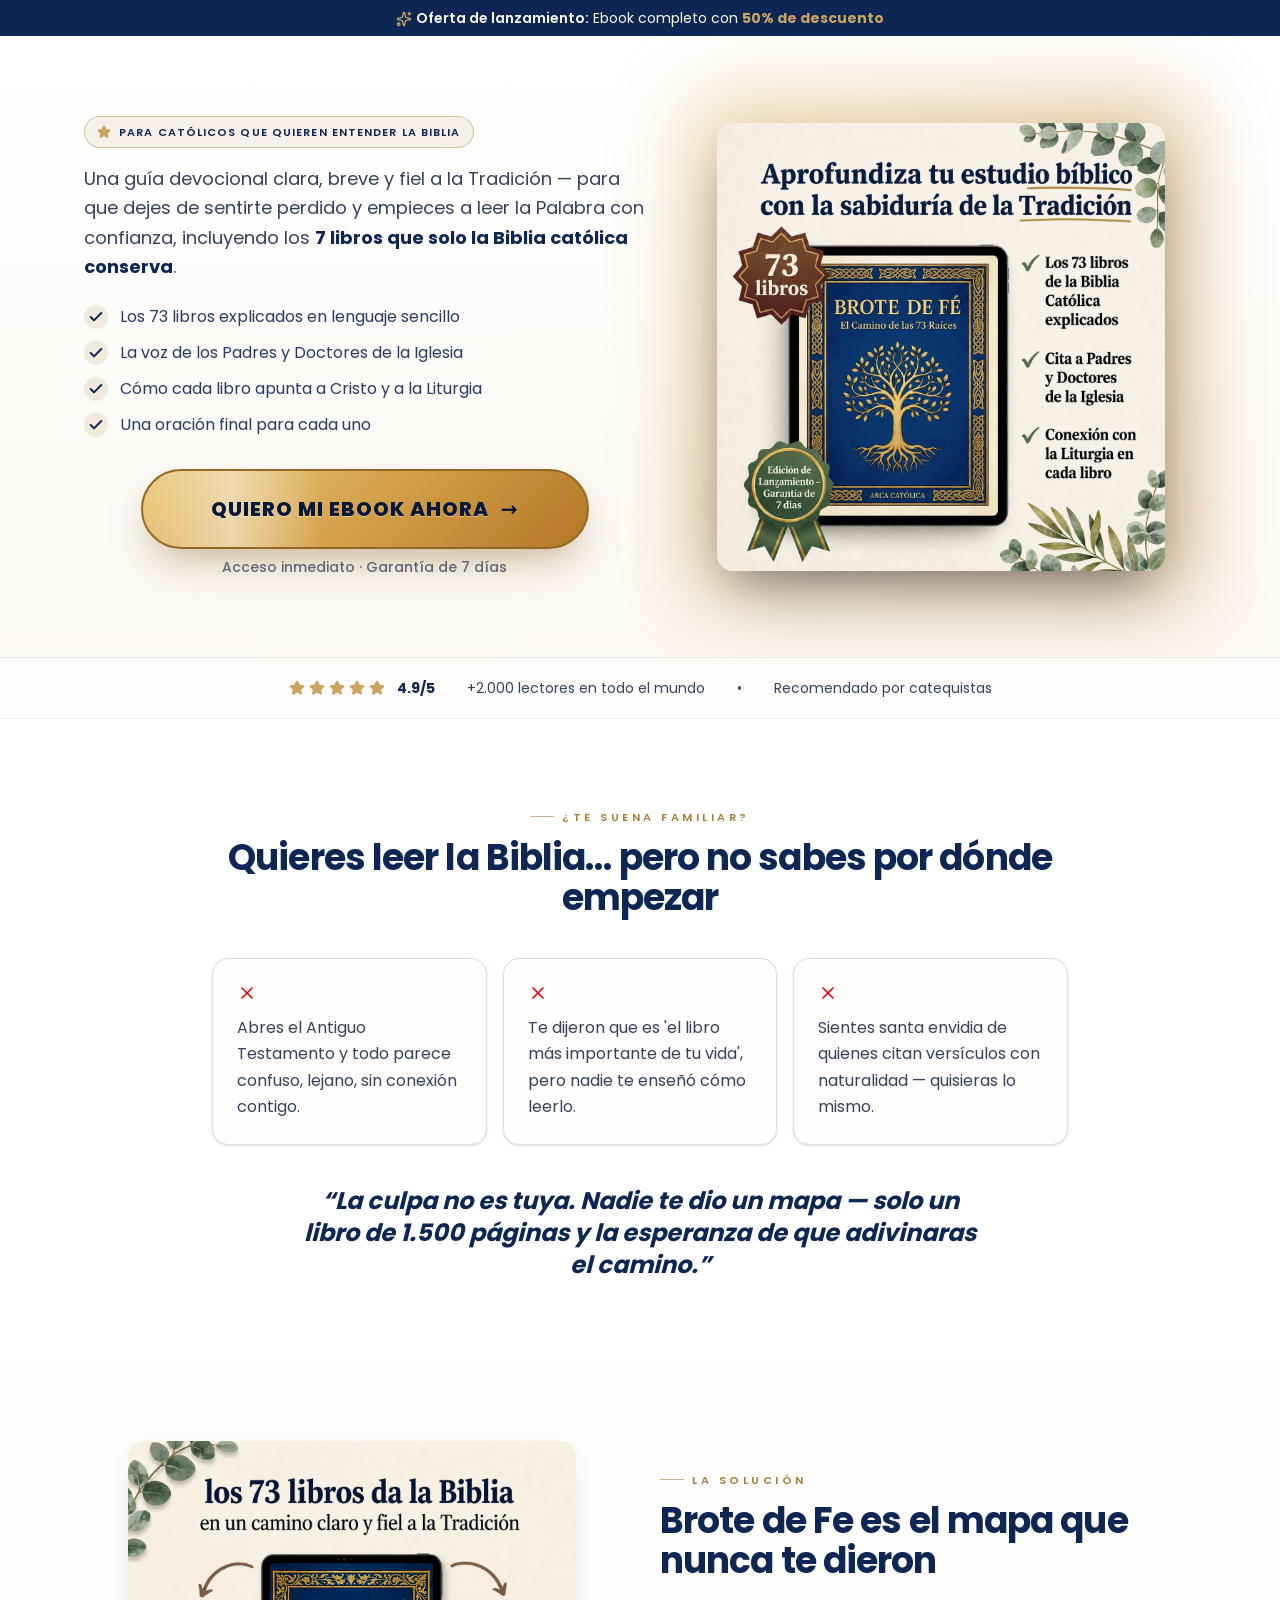
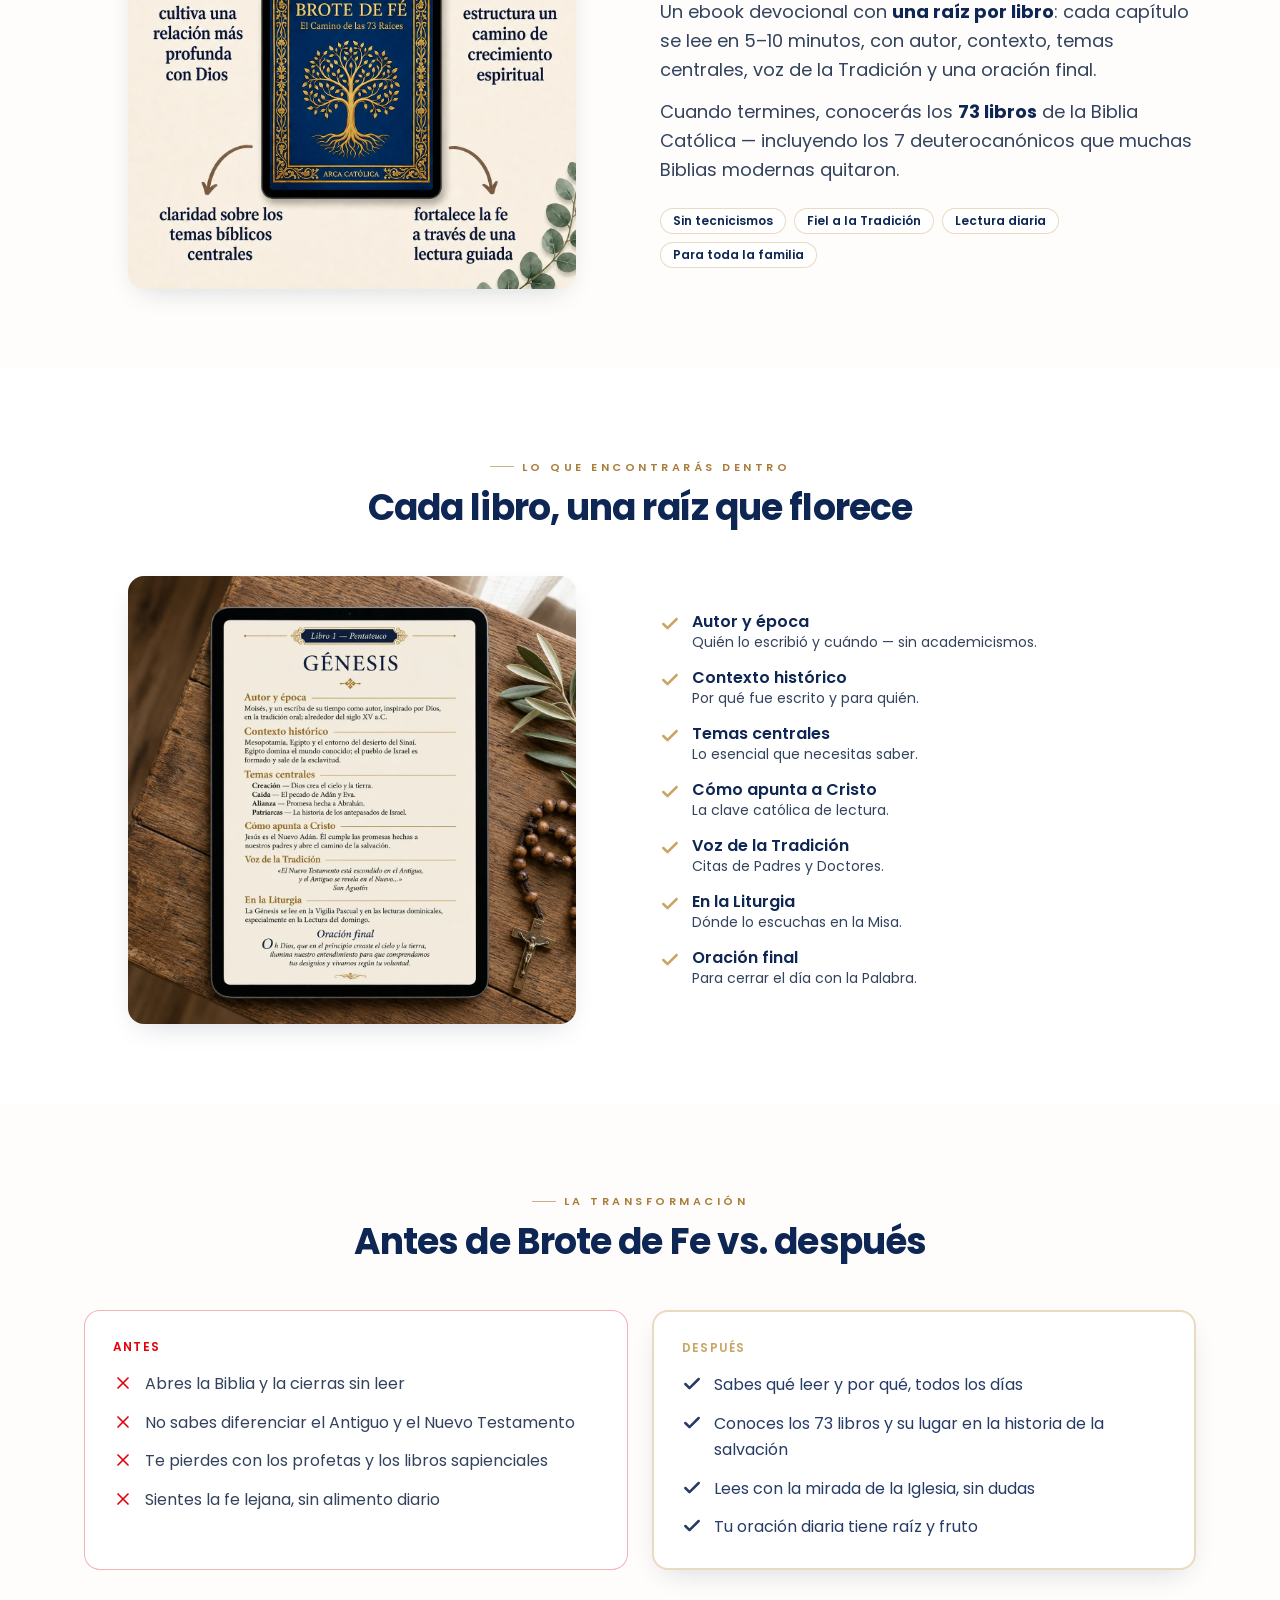
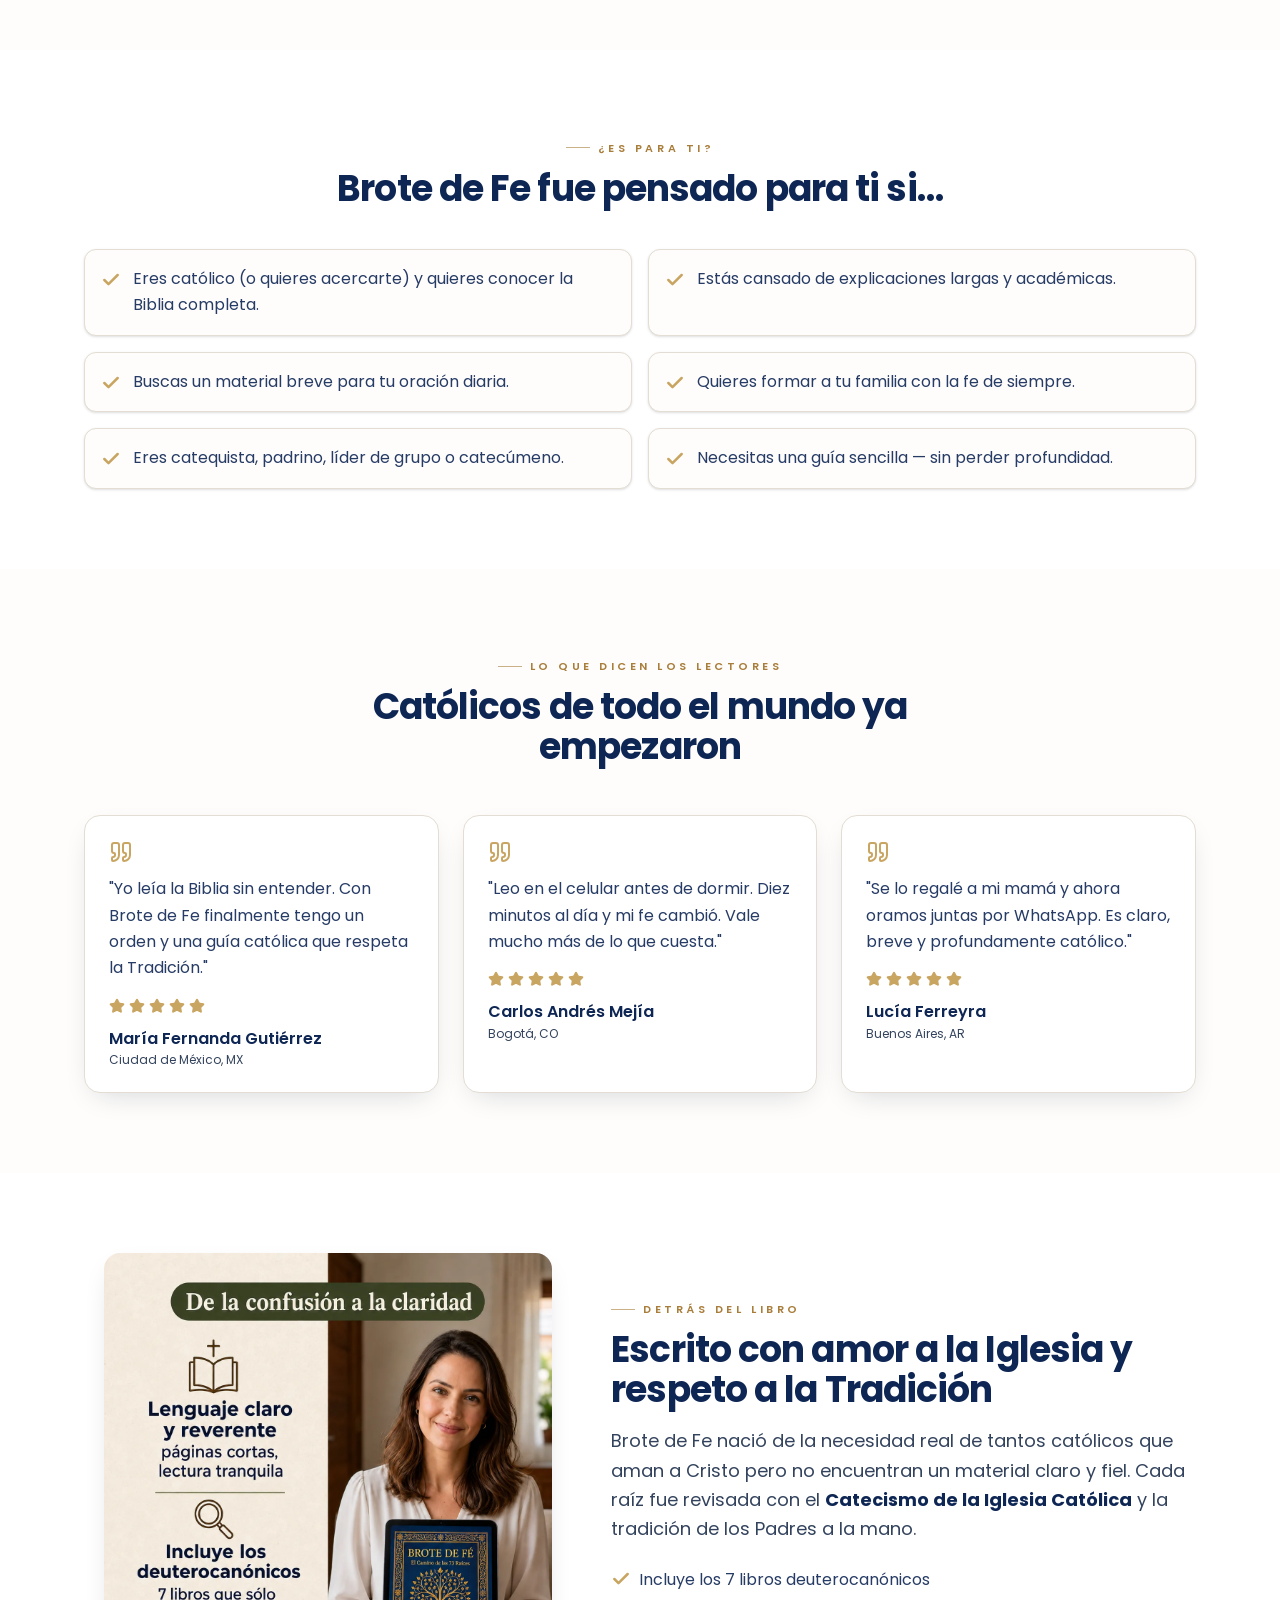
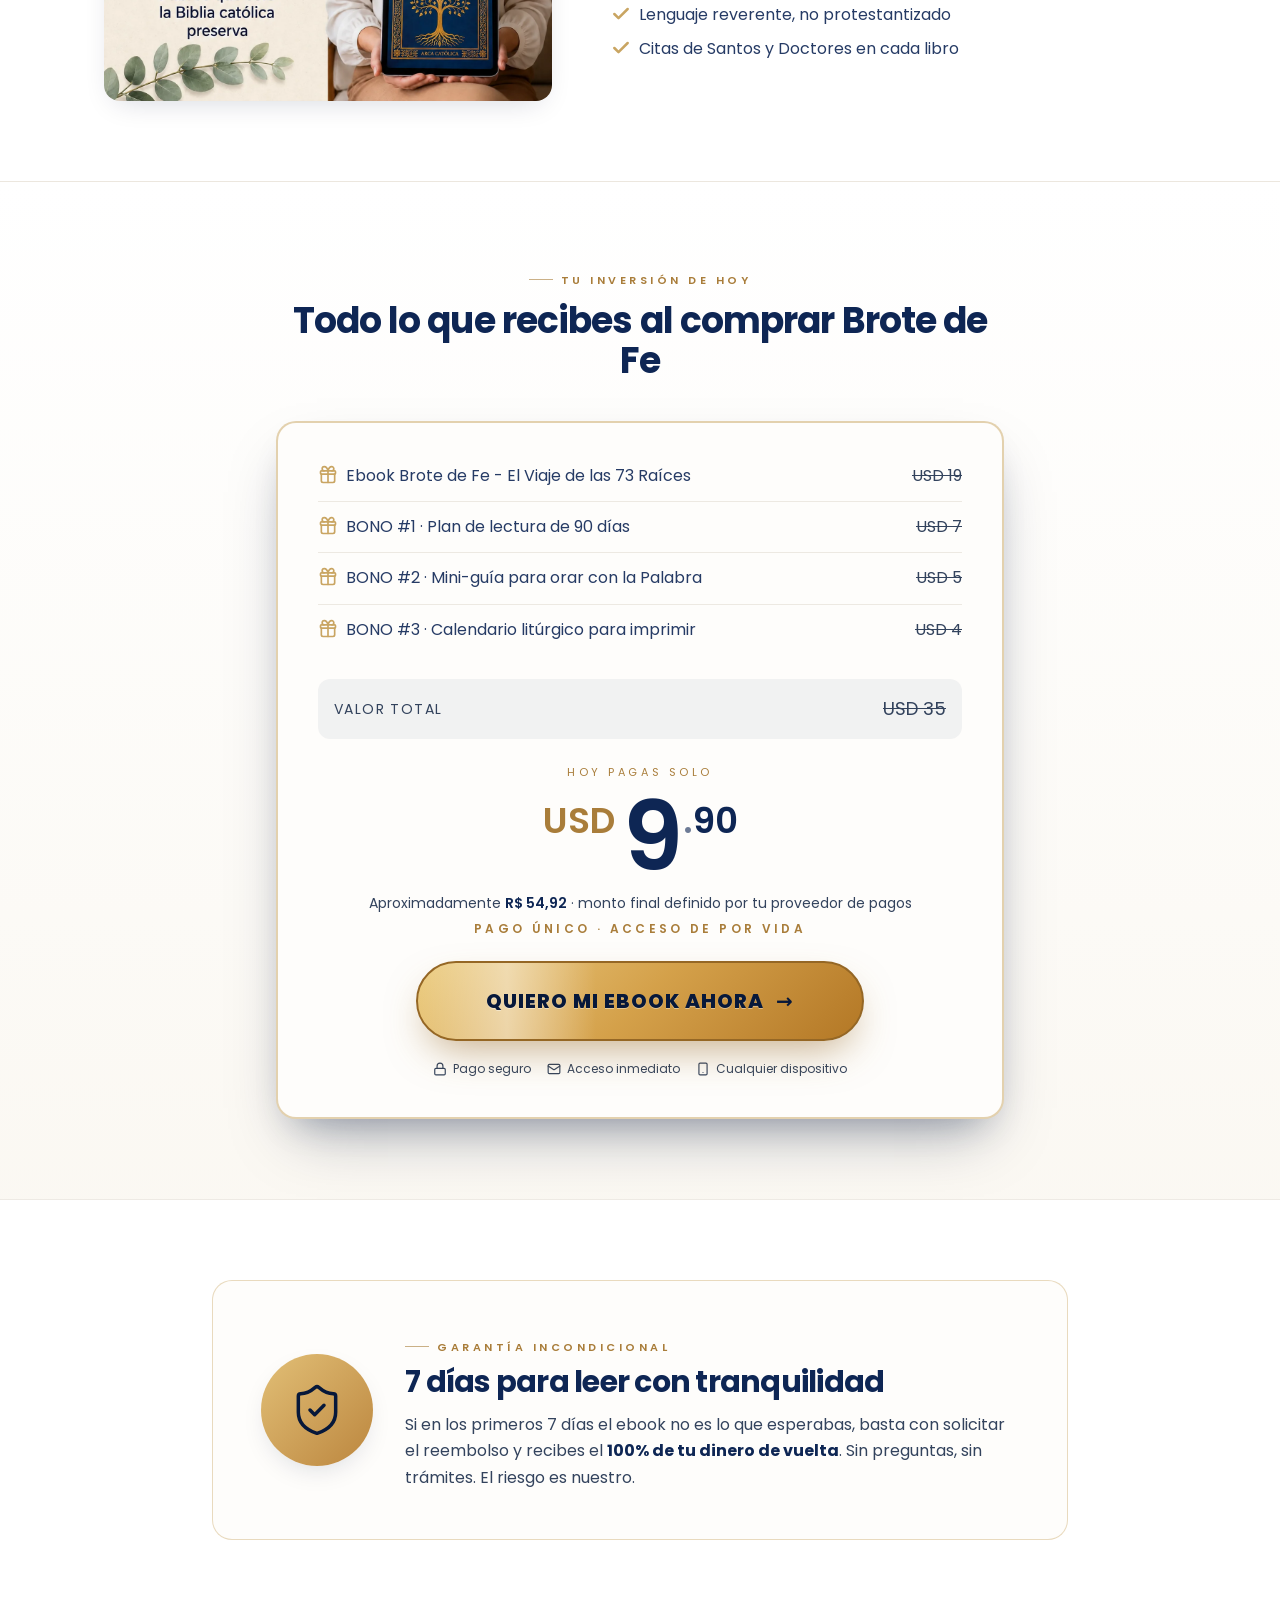
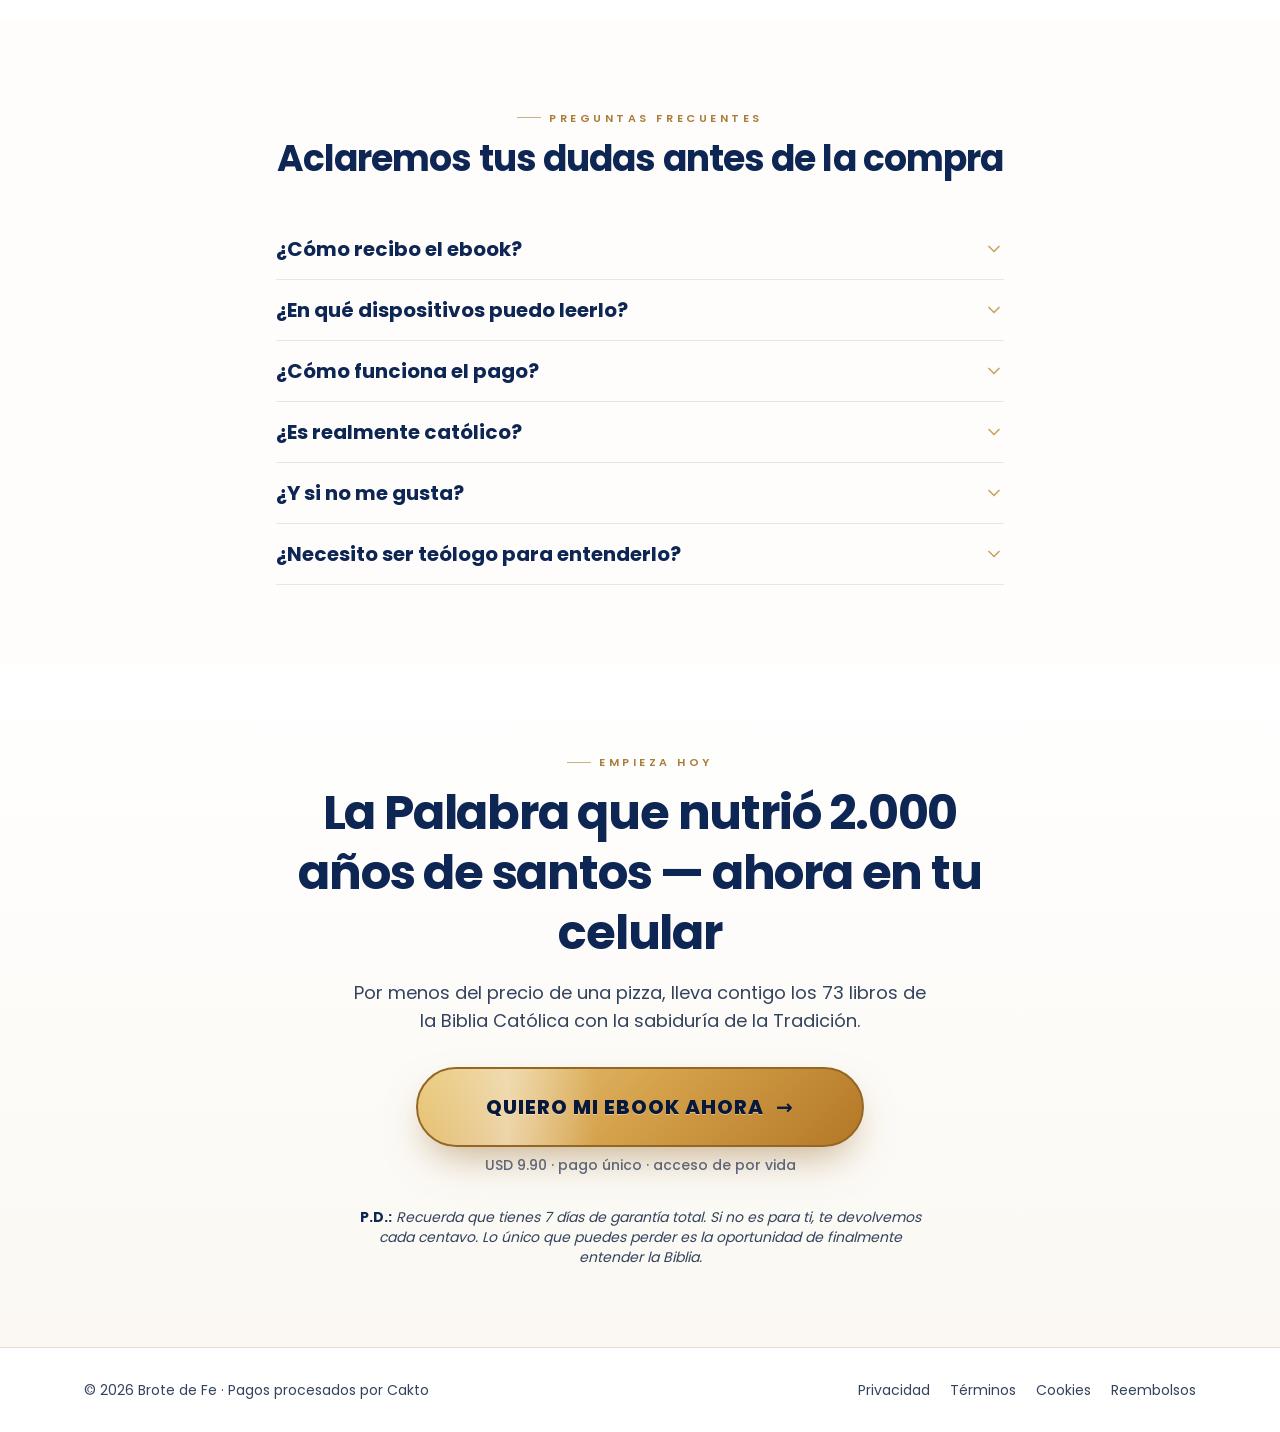
==== commit d5110122: "Atualiza checkout do Brote de Fe para Cakto" ====
--- a/index.html
+++ b/index.html
@@ -41,11 +41,11 @@
   font-display: swap;
   src: url("https://fonts.gstatic.com/s/poppins/v24/pxiByp8kv8JHgFVrLBT5V1s.ttf") format('truetype');
 }
-</style><title>Brote de Fe — El Viaje de las 73 Raíces</title><meta name="author" content="Brote de Fe"><meta property="og:site_name" content="Brote de Fe"><meta name="twitter:card" content="summary_large_image"><meta name="twitter:site" content="@brotedefe"><meta name="description" content="El ebook que está ayudando a miles de católicos a entender la Biblia completa — los 73 libros — sin sentirse perdidos. Acceso inmediato."><meta property="og:title" content="Brote de Fe — El Viaje de las 73 Raíces"><meta property="og:description" content="El ebook que está ayudando a miles de católicos a entender la Biblia completa — los 73 libros — sin sentirse perdidos. Acceso inmediato."><meta property="og:type" content="product"><meta property="og:url" content="https://brotedefe.com/"><meta property="og:image" content="https://brotedefe.com/og-cover.webp"><meta property="og:image:alt" content="Portada del ebook Brote de Fe — El Viaje de las 73 Raíces"><meta name="twitter:title" content="Brote de Fe — El Viaje de las 73 Raíces"><meta name="twitter:description" content="El ebook que está ayudando a miles de católicos a entender la Biblia completa — los 73 libros — sin sentirse perdidos. Acceso inmediato."><meta name="twitter:image" content="https://brotedefe.com/og-cover.webp"><link rel="preconnect" href="https://fonts.googleapis.com"><link rel="preconnect" href="https://fonts.gstatic.com" crossorigin="anonymous"><link rel="canonical" href="https://brotedefe.com/"><script type="application/ld+json">{"@context":"https://schema.org","@graph":[{"@type":"WebSite","name":"Brote de Fe","url":"https://brotedefe.com/","description":"Ebook devocional católico para entender los 73 libros de la Biblia."},{"@type":"Organization","name":"Brote de Fe","url":"https://brotedefe.com/"}]}</script><script type="application/ld+json">{"@context":"https://schema.org","@graph":[{"@type":"Product","name":"Brote de Fe — El Viaje de las 73 Raíces","image":"https://brotedefe.com/og-cover.webp","description":"Ebook devocional católico con una raíz por cada uno de los 73 libros de la Biblia. Incluye contexto, temas centrales, voz de la Tradición, conexión litúrgica y oración final.","brand":{"@type":"Brand","name":"Brote de Fe"},"offers":{"@type":"Offer","url":"https://pay.kiwify.com/ClxegSj","price":"9.90","priceCurrency":"USD","availability":"https://schema.org/InStock"}},{"@type":"FAQPage","mainEntity":[{"@type":"Question","name":"¿Cómo recibo el ebook?","acceptedAnswer":{"@type":"Answer","text":"Justo después del pago recibes un correo de Hotmart con el enlace de descarga del PDF. El acceso es inmediato y de por vida."}},{"@type":"Question","name":"¿En qué dispositivos puedo leerlo?","acceptedAnswer":{"@type":"Answer","text":"En cualquier celular, tablet, computadora o e-reader. También puedes imprimirlo en formato A5."}},{"@type":"Question","name":"¿Cómo funciona el pago?","acceptedAnswer":{"@type":"Answer","text":"El pago lo procesa Hotmart. Puedes pagar con tarjeta de crédito (en cuotas según tu país) u otros métodos locales disponibles. El acceso se libera automáticamente tras la confirmación."}},{"@type":"Question","name":"¿Es realmente católico?","acceptedAnswer":{"@type":"Answer","text":"Sí. Incluye los 73 libros (con los 7 deuterocanónicos), respeta el Magisterio, cita a los Padres y Doctores y conecta cada libro con la Liturgia."}},{"@type":"Question","name":"¿Y si no me gusta?","acceptedAnswer":{"@type":"Answer","text":"Tienes 7 días de garantía total. Solicitas el reembolso a Hotmart y recibes el 100% de tu dinero de vuelta, sin preguntas."}},{"@type":"Question","name":"¿Necesito ser teólogo para entenderlo?","acceptedAnswer":{"@type":"Answer","text":"No. Está escrito en lenguaje claro y reverente, pensado para que cualquier persona lo comprenda en pocos minutos al día."}}]}]}</script><style>
+</style><title>Brote de Fe — El Viaje de las 73 Raíces</title><meta name="author" content="Brote de Fe"><meta property="og:site_name" content="Brote de Fe"><meta name="twitter:card" content="summary_large_image"><meta name="twitter:site" content="@brotedefe"><meta name="description" content="El ebook que está ayudando a miles de católicos a entender la Biblia completa — los 73 libros — sin sentirse perdidos. Acceso inmediato."><meta property="og:title" content="Brote de Fe — El Viaje de las 73 Raíces"><meta property="og:description" content="El ebook que está ayudando a miles de católicos a entender la Biblia completa — los 73 libros — sin sentirse perdidos. Acceso inmediato."><meta property="og:type" content="product"><meta property="og:url" content="https://brotedefe.com/"><meta property="og:image" content="https://brotedefe.com/og-cover.webp"><meta property="og:image:alt" content="Portada del ebook Brote de Fe — El Viaje de las 73 Raíces"><meta name="twitter:title" content="Brote de Fe — El Viaje de las 73 Raíces"><meta name="twitter:description" content="El ebook que está ayudando a miles de católicos a entender la Biblia completa — los 73 libros — sin sentirse perdidos. Acceso inmediato."><meta name="twitter:image" content="https://brotedefe.com/og-cover.webp"><link rel="preconnect" href="https://fonts.googleapis.com"><link rel="preconnect" href="https://fonts.gstatic.com" crossorigin="anonymous"><link rel="canonical" href="https://brotedefe.com/"><script type="application/ld+json">{"@context":"https://schema.org","@graph":[{"@type":"WebSite","name":"Brote de Fe","url":"https://brotedefe.com/","description":"Ebook devocional católico para entender los 73 libros de la Biblia."},{"@type":"Organization","name":"Brote de Fe","url":"https://brotedefe.com/"}]}</script><script type="application/ld+json">{"@context":"https://schema.org","@graph":[{"@type":"Product","name":"Brote de Fe — El Viaje de las 73 Raíces","image":"https://brotedefe.com/og-cover.webp","description":"Ebook devocional católico con una raíz por cada uno de los 73 libros de la Biblia. Incluye contexto, temas centrales, voz de la Tradición, conexión litúrgica y oración final.","brand":{"@type":"Brand","name":"Brote de Fe"},"offers":{"@type":"Offer","url":"https://pay.cakto.com.br/smyiq5a_1254877","price":"9.90","priceCurrency":"USD","availability":"https://schema.org/InStock"}},{"@type":"FAQPage","mainEntity":[{"@type":"Question","name":"¿Cómo recibo el ebook?","acceptedAnswer":{"@type":"Answer","text":"Justo después del pago recibes un correo con el enlace de descarga del PDF. El acceso es inmediato y de por vida."}},{"@type":"Question","name":"¿En qué dispositivos puedo leerlo?","acceptedAnswer":{"@type":"Answer","text":"En cualquier celular, tablet, computadora o e-reader. También puedes imprimirlo en formato A5."}},{"@type":"Question","name":"¿Cómo funciona el pago?","acceptedAnswer":{"@type":"Answer","text":"El pago se procesa de forma segura. Puedes pagar con tarjeta de crédito (en cuotas según tu país) u otros métodos locales disponibles. El acceso se libera automáticamente tras la confirmación."}},{"@type":"Question","name":"¿Es realmente católico?","acceptedAnswer":{"@type":"Answer","text":"Sí. Incluye los 73 libros (con los 7 deuterocanónicos), respeta el Magisterio, cita a los Padres y Doctores y conecta cada libro con la Liturgia."}},{"@type":"Question","name":"¿Y si no me gusta?","acceptedAnswer":{"@type":"Answer","text":"Tienes 7 días de garantía total. Solicitas el reembolso y recibes el 100% de tu dinero de vuelta, sin preguntas."}},{"@type":"Question","name":"¿Necesito ser teólogo para entenderlo?","acceptedAnswer":{"@type":"Answer","text":"No. Está escrito en lenguaje claro y reverente, pensado para que cualquier persona lo comprenda en pocos minutos al día."}}]}]}</script><style>
       html, body { -webkit-user-select: none; -moz-user-select: none; -ms-user-select: none; user-select: none; }
       img, a { -webkit-user-drag: none; -webkit-touch-callout: none; }
       input, textarea { -webkit-user-select: text; user-select: text; }
-    </style></head><body><!--$--><main class="min-h-screen bg-background pb-24 text-foreground md:pb-0"><div class="bg-primary text-primary-foreground"><div class="mx-auto max-w-6xl px-4 py-2 text-center text-xs sm:text-sm"><svg xmlns="http://www.w3.org/2000/svg" width="24" height="24" viewBox="0 0 24 24" fill="none" stroke="currentColor" stroke-width="2" stroke-linecap="round" stroke-linejoin="round" class="lucide lucide-sparkles mr-1 inline h-4 w-4 text-gold" aria-hidden="true"><path d="M11.017 2.814a1 1 0 0 1 1.966 0l1.051 5.558a2 2 0 0 0 1.594 1.594l5.558 1.051a1 1 0 0 1 0 1.966l-5.558 1.051a2 2 0 0 0-1.594 1.594l-1.051 5.558a1 1 0 0 1-1.966 0l-1.051-5.558a2 2 0 0 0-1.594-1.594l-5.558-1.051a1 1 0 0 1 0-1.966l5.558-1.051a2 2 0 0 0 1.594-1.594z"></path><path d="M20 2v4"></path><path d="M22 4h-4"></path><circle cx="4" cy="20" r="2"></circle></svg><strong class="font-semibold">Oferta de lanzamiento:</strong> Ebook completo con<!-- --> <strong class="text-gold">50% de descuento</strong></div></div><section data-section="hero" class="relative overflow-hidden" style="background:var(--gradient-hero)"><div class="mx-auto grid max-w-6xl items-center gap-10 px-5 py-12 md:grid-cols-[1.1fr_1fr] md:py-20"><div class="order-2 md:order-1"><span class="inline-flex items-center gap-2 rounded-full border border-gold/60 bg-secondary px-3 py-1.5 text-[11px] font-semibold uppercase tracking-widest text-primary"><svg xmlns="http://www.w3.org/2000/svg" width="24" height="24" viewBox="0 0 24 24" fill="none" stroke="currentColor" stroke-width="2" stroke-linecap="round" stroke-linejoin="round" class="lucide lucide-star h-3.5 w-3.5 fill-gold text-gold" aria-hidden="true"><path d="M11.525 2.295a.53.53 0 0 1 .95 0l2.31 4.679a2.123 2.123 0 0 0 1.595 1.16l5.166.756a.53.53 0 0 1 .294.904l-3.736 3.638a2.123 2.123 0 0 0-.611 1.878l.882 5.14a.53.53 0 0 1-.771.56l-4.618-2.428a2.122 2.122 0 0 0-1.973 0L6.396 21.01a.53.53 0 0 1-.77-.56l.881-5.139a2.122 2.122 0 0 0-.611-1.879L2.16 9.795a.53.53 0 0 1 .294-.906l5.165-.755a2.122 2.122 0 0 0 1.597-1.16z"></path></svg>Para católicos que quieren entender la Biblia</span><p class="mt-4 max-w-xl text-lg leading-relaxed text-muted-foreground">Una guía devocional clara, breve y fiel a la Tradición — para que dejes de sentirte perdido y empieces a leer la Palabra con confianza, incluyendo los<!-- --> <strong class="text-primary">7 libros que solo la Biblia católica conserva</strong>.</p><ul class="mt-6 space-y-3"><li class="flex items-center gap-3"><span class="grid h-6 w-6 flex-shrink-0 place-items-center rounded-full bg-gold/20"><svg xmlns="http://www.w3.org/2000/svg" width="24" height="24" viewBox="0 0 24 24" fill="none" stroke="currentColor" stroke-width="3" stroke-linecap="round" stroke-linejoin="round" class="lucide lucide-check h-4 w-4 text-primary" aria-hidden="true"><path d="M20 6 9 17l-5-5"></path></svg></span><span class="text-base text-primary/90">Los 73 libros explicados en lenguaje sencillo</span></li><li class="flex items-center gap-3"><span class="grid h-6 w-6 flex-shrink-0 place-items-center rounded-full bg-gold/20"><svg xmlns="http://www.w3.org/2000/svg" width="24" height="24" viewBox="0 0 24 24" fill="none" stroke="currentColor" stroke-width="3" stroke-linecap="round" stroke-linejoin="round" class="lucide lucide-check h-4 w-4 text-primary" aria-hidden="true"><path d="M20 6 9 17l-5-5"></path></svg></span><span class="text-base text-primary/90">La voz de los Padres y Doctores de la Iglesia</span></li><li class="flex items-center gap-3"><span class="grid h-6 w-6 flex-shrink-0 place-items-center rounded-full bg-gold/20"><svg xmlns="http://www.w3.org/2000/svg" width="24" height="24" viewBox="0 0 24 24" fill="none" stroke="currentColor" stroke-width="3" stroke-linecap="round" stroke-linejoin="round" class="lucide lucide-check h-4 w-4 text-primary" aria-hidden="true"><path d="M20 6 9 17l-5-5"></path></svg></span><span class="text-base text-primary/90">Cómo cada libro apunta a Cristo y a la Liturgia</span></li><li class="flex items-center gap-3"><span class="grid h-6 w-6 flex-shrink-0 place-items-center rounded-full bg-gold/20"><svg xmlns="http://www.w3.org/2000/svg" width="24" height="24" viewBox="0 0 24 24" fill="none" stroke="currentColor" stroke-width="3" stroke-linecap="round" stroke-linejoin="round" class="lucide lucide-check h-4 w-4 text-primary" aria-hidden="true"><path d="M20 6 9 17l-5-5"></path></svg></span><span class="text-base text-primary/90">Una oración final para cada uno</span></li></ul><div class="mt-8 flex flex-col items-start gap-3"><div class="flex w-full flex-col items-center gap-2"><button type="button" class="cta-pulse group relative inline-flex w-full max-w-md items-center justify-center gap-3 overflow-hidden rounded-full border-2 border-[oklch(0.55_0.10_72)] px-8 py-6 text-lg font-extrabold uppercase tracking-wider text-navy-deep shadow-[0_18px_40px_-12px_oklch(0.55_0.10_72_/_0.55)] transition-all duration-300 hover:-translate-y-1 hover:shadow-[0_24px_50px_-12px_oklch(0.55_0.10_72_/_0.75)] active:translate-y-0 sm:text-xl" style="background:linear-gradient(135deg, oklch(0.86 0.10 88) 0%, oklch(0.74 0.12 78) 50%, oklch(0.62 0.12 70) 100%)"><span class="relative z-10 drop-shadow-[0_1px_0_oklch(1_0_0_/_0.4)]">QUIERO MI EBOOK AHORA</span><span aria-hidden="true" class="relative z-10 text-xl transition-transform group-hover:translate-x-1">→</span><span aria-hidden="true" class="cta-shine pointer-events-none absolute inset-0"></span></button><p class="text-center text-sm font-medium text-primary/70">Acceso inmediato · Garantía de 7 días</p></div></div></div><div class="order-1 md:order-2"><div class="relative mx-auto max-w-md"><div class="absolute -inset-6 rounded-3xl opacity-60 blur-2xl" style="background:var(--gradient-gold)" aria-hidden="true"></div><img src="[data-uri]" alt="Ebook Brote de Fe — portada digital" class="relative rounded-2xl" style="box-shadow:var(--shadow-book)" width="1254" height="1254" fetchpriority="high" decoding="async"></div></div></div></section><section class="border-y border-border/60 bg-card"><div class="mx-auto flex max-w-6xl flex-wrap items-center justify-center gap-x-8 gap-y-3 px-5 py-5 text-center text-sm text-muted-foreground"><span class="flex items-center gap-1"><svg xmlns="http://www.w3.org/2000/svg" width="24" height="24" viewBox="0 0 24 24" fill="none" stroke="currentColor" stroke-width="2" stroke-linecap="round" stroke-linejoin="round" class="lucide lucide-star h-4 w-4 fill-gold text-gold" aria-hidden="true"><path d="M11.525 2.295a.53.53 0 0 1 .95 0l2.31 4.679a2.123 2.123 0 0 0 1.595 1.16l5.166.756a.53.53 0 0 1 .294.904l-3.736 3.638a2.123 2.123 0 0 0-.611 1.878l.882 5.14a.53.53 0 0 1-.771.56l-4.618-2.428a2.122 2.122 0 0 0-1.973 0L6.396 21.01a.53.53 0 0 1-.77-.56l.881-5.139a2.122 2.122 0 0 0-.611-1.879L2.16 9.795a.53.53 0 0 1 .294-.906l5.165-.755a2.122 2.122 0 0 0 1.597-1.16z"></path></svg><svg xmlns="http://www.w3.org/2000/svg" width="24" height="24" viewBox="0 0 24 24" fill="none" stroke="currentColor" stroke-width="2" stroke-linecap="round" stroke-linejoin="round" class="lucide lucide-star h-4 w-4 fill-gold text-gold" aria-hidden="true"><path d="M11.525 2.295a.53.53 0 0 1 .95 0l2.31 4.679a2.123 2.123 0 0 0 1.595 1.16l5.166.756a.53.53 0 0 1 .294.904l-3.736 3.638a2.123 2.123 0 0 0-.611 1.878l.882 5.14a.53.53 0 0 1-.771.56l-4.618-2.428a2.122 2.122 0 0 0-1.973 0L6.396 21.01a.53.53 0 0 1-.77-.56l.881-5.139a2.122 2.122 0 0 0-.611-1.879L2.16 9.795a.53.53 0 0 1 .294-.906l5.165-.755a2.122 2.122 0 0 0 1.597-1.16z"></path></svg><svg xmlns="http://www.w3.org/2000/svg" width="24" height="24" viewBox="0 0 24 24" fill="none" stroke="currentColor" stroke-width="2" stroke-linecap="round" stroke-linejoin="round" class="lucide lucide-star h-4 w-4 fill-gold text-gold" aria-hidden="true"><path d="M11.525 2.295a.53.53 0 0 1 .95 0l2.31 4.679a2.123 2.123 0 0 0 1.595 1.16l5.166.756a.53.53 0 0 1 .294.904l-3.736 3.638a2.123 2.123 0 0 0-.611 1.878l.882 5.14a.53.53 0 0 1-.771.56l-4.618-2.428a2.122 2.122 0 0 0-1.973 0L6.396 21.01a.53.53 0 0 1-.77-.56l.881-5.139a2.122 2.122 0 0 0-.611-1.879L2.16 9.795a.53.53 0 0 1 .294-.906l5.165-.755a2.122 2.122 0 0 0 1.597-1.16z"></path></svg><svg xmlns="http://www.w3.org/2000/svg" width="24" height="24" viewBox="0 0 24 24" fill="none" stroke="currentColor" stroke-width="2" stroke-linecap="round" stroke-linejoin="round" class="lucide lucide-star h-4 w-4 fill-gold text-gold" aria-hidden="true"><path d="M11.525 2.295a.53.53 0 0 1 .95 0l2.31 4.679a2.123 2.123 0 0 0 1.595 1.16l5.166.756a.53.53 0 0 1 .294.904l-3.736 3.638a2.123 2.123 0 0 0-.611 1.878l.882 5.14a.53.53 0 0 1-.771.56l-4.618-2.428a2.122 2.122 0 0 0-1.973 0L6.396 21.01a.53.53 0 0 1-.77-.56l.881-5.139a2.122 2.122 0 0 0-.611-1.879L2.16 9.795a.53.53 0 0 1 .294-.906l5.165-.755a2.122 2.122 0 0 0 1.597-1.16z"></path></svg><svg xmlns="http://www.w3.org/2000/svg" width="24" height="24" viewBox="0 0 24 24" fill="none" stroke="currentColor" stroke-width="2" stroke-linecap="round" stroke-linejoin="round" class="lucide lucide-star h-4 w-4 fill-gold text-gold" aria-hidden="true"><path d="M11.525 2.295a.53.53 0 0 1 .95 0l2.31 4.679a2.123 2.123 0 0 0 1.595 1.16l5.166.756a.53.53 0 0 1 .294.904l-3.736 3.638a2.123 2.123 0 0 0-.611 1.878l.882 5.14a.53.53 0 0 1-.771.56l-4.618-2.428a2.122 2.122 0 0 0-1.973 0L6.396 21.01a.53.53 0 0 1-.77-.56l.881-5.139a2.122 2.122 0 0 0-.611-1.879L2.16 9.795a.53.53 0 0 1 .294-.906l5.165-.755a2.122 2.122 0 0 0 1.597-1.16z"></path></svg><strong class="ml-2 text-primary">4.9/5</strong></span><span>+2.000 lectores en todo el mundo</span><span class="hidden sm:inline">•</span><span>Recomendado por catequistas</span></div></section><section data-section="problem" class="mx-auto max-w-4xl px-5 py-16 md:py-20"><div class="text-center"><p class="inline-flex items-center gap-2 text-[11px] font-semibold uppercase tracking-[0.32em] text-[var(--gold-deep)]"><span aria-hidden="true" class="h-px w-6 bg-[var(--gold-deep)]/60"></span>¿Te suena familiar?</p><h2 class="mt-3 font-bold text-3xl text-primary md:text-4xl">Quieres leer la Biblia… pero no sabes por dónde empezar</h2></div><div class="mt-10 grid gap-4 md:grid-cols-3"><div class="rounded-2xl border border-border bg-card p-6 shadow-sm"><svg xmlns="http://www.w3.org/2000/svg" width="24" height="24" viewBox="0 0 24 24" fill="none" stroke="currentColor" stroke-width="2" stroke-linecap="round" stroke-linejoin="round" class="lucide lucide-x h-5 w-5 text-destructive" aria-hidden="true"><path d="M18 6 6 18"></path><path d="m6 6 12 12"></path></svg><p class="mt-3 text-muted-foreground">Abres el Antiguo Testamento y todo parece confuso, lejano, sin conexión contigo.</p></div><div class="rounded-2xl border border-border bg-card p-6 shadow-sm"><svg xmlns="http://www.w3.org/2000/svg" width="24" height="24" viewBox="0 0 24 24" fill="none" stroke="currentColor" stroke-width="2" stroke-linecap="round" stroke-linejoin="round" class="lucide lucide-x h-5 w-5 text-destructive" aria-hidden="true"><path d="M18 6 6 18"></path><path d="m6 6 12 12"></path></svg><p class="mt-3 text-muted-foreground">Te dijeron que es 'el libro más importante de tu vida', pero nadie te enseñó cómo leerlo.</p></div><div class="rounded-2xl border border-border bg-card p-6 shadow-sm"><svg xmlns="http://www.w3.org/2000/svg" width="24" height="24" viewBox="0 0 24 24" fill="none" stroke="currentColor" stroke-width="2" stroke-linecap="round" stroke-linejoin="round" class="lucide lucide-x h-5 w-5 text-destructive" aria-hidden="true"><path d="M18 6 6 18"></path><path d="m6 6 12 12"></path></svg><p class="mt-3 text-muted-foreground">Sientes santa envidia de quienes citan versículos con naturalidad — quisieras lo mismo.</p></div></div><p class="mx-auto mt-10 max-w-2xl text-center font-bold text-xl italic text-primary md:text-2xl">“La culpa no es tuya. Nadie te dio un mapa — solo un libro de 1.500 páginas y la esperanza de que adivinaras el camino.”</p></section><section class="bg-card"><div class="mx-auto grid max-w-6xl items-center gap-10 px-5 py-16 md:grid-cols-2 md:py-20"><img src="[data-uri]